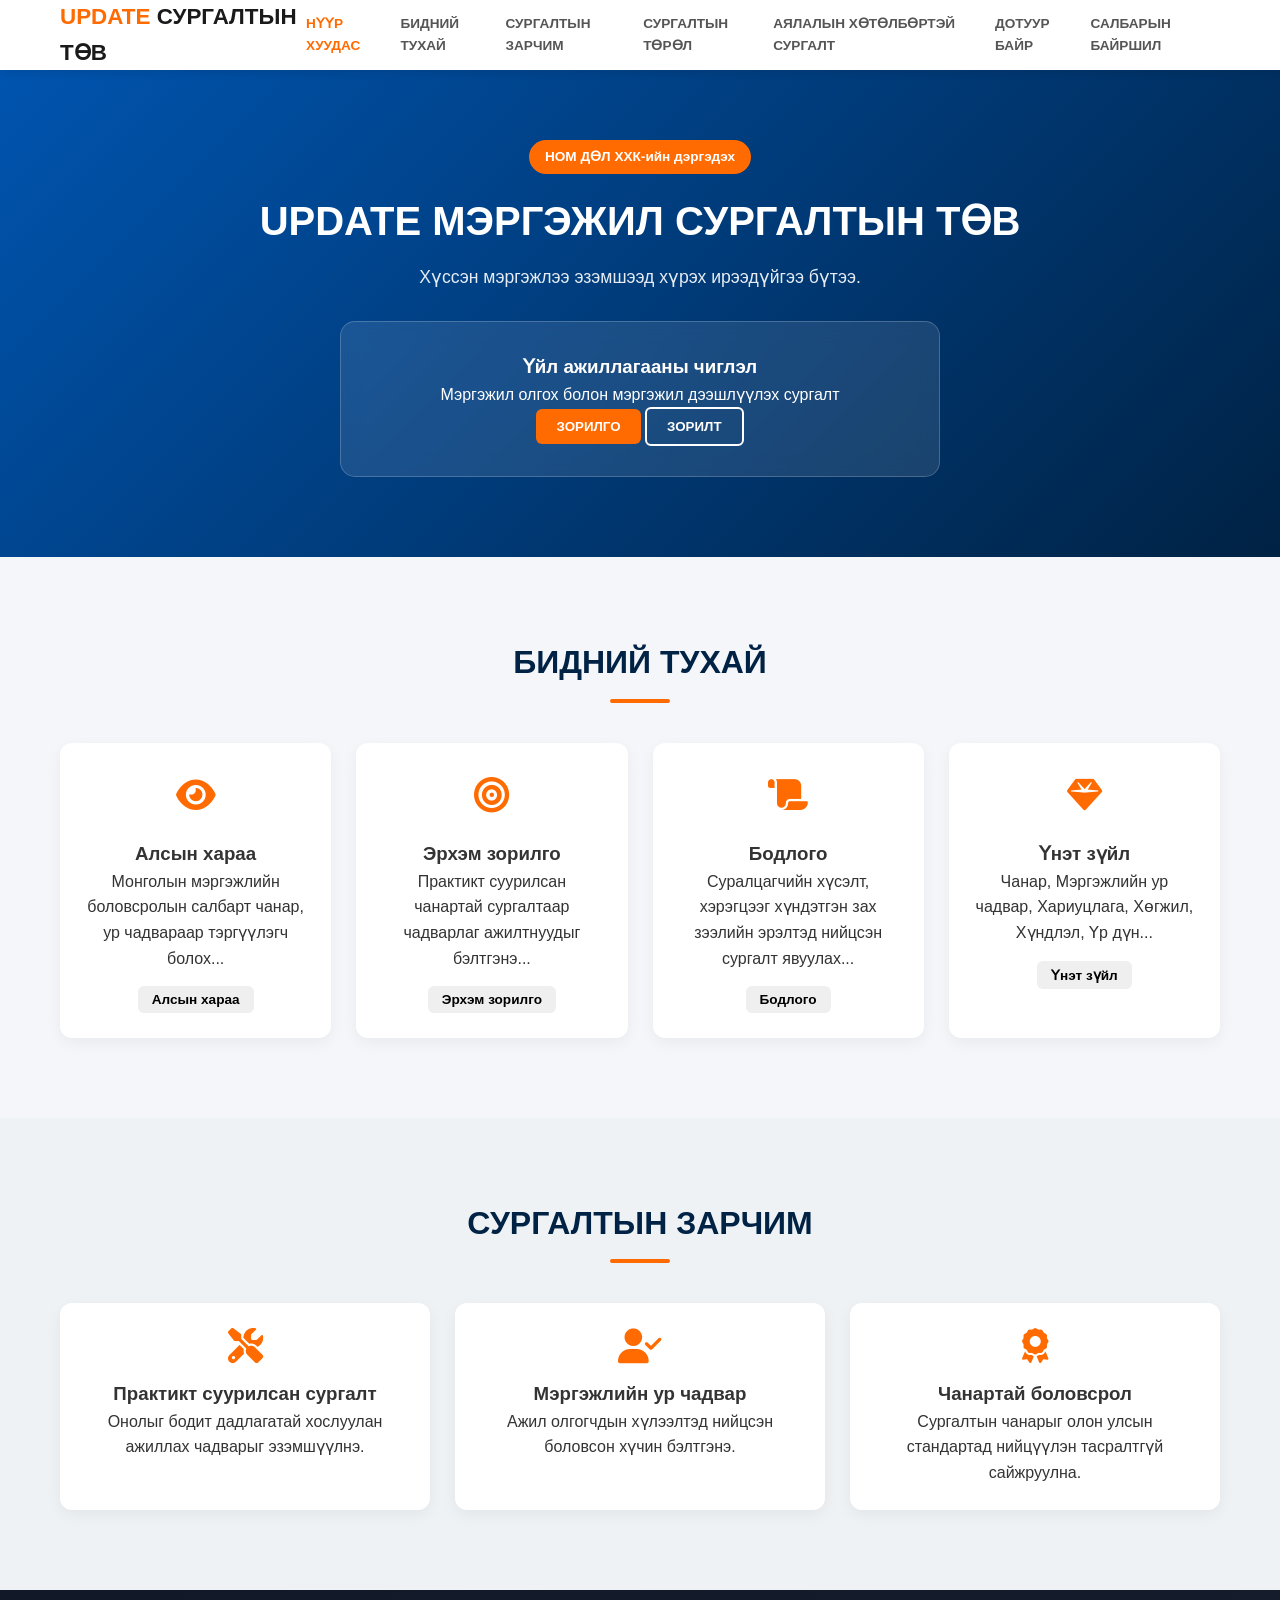
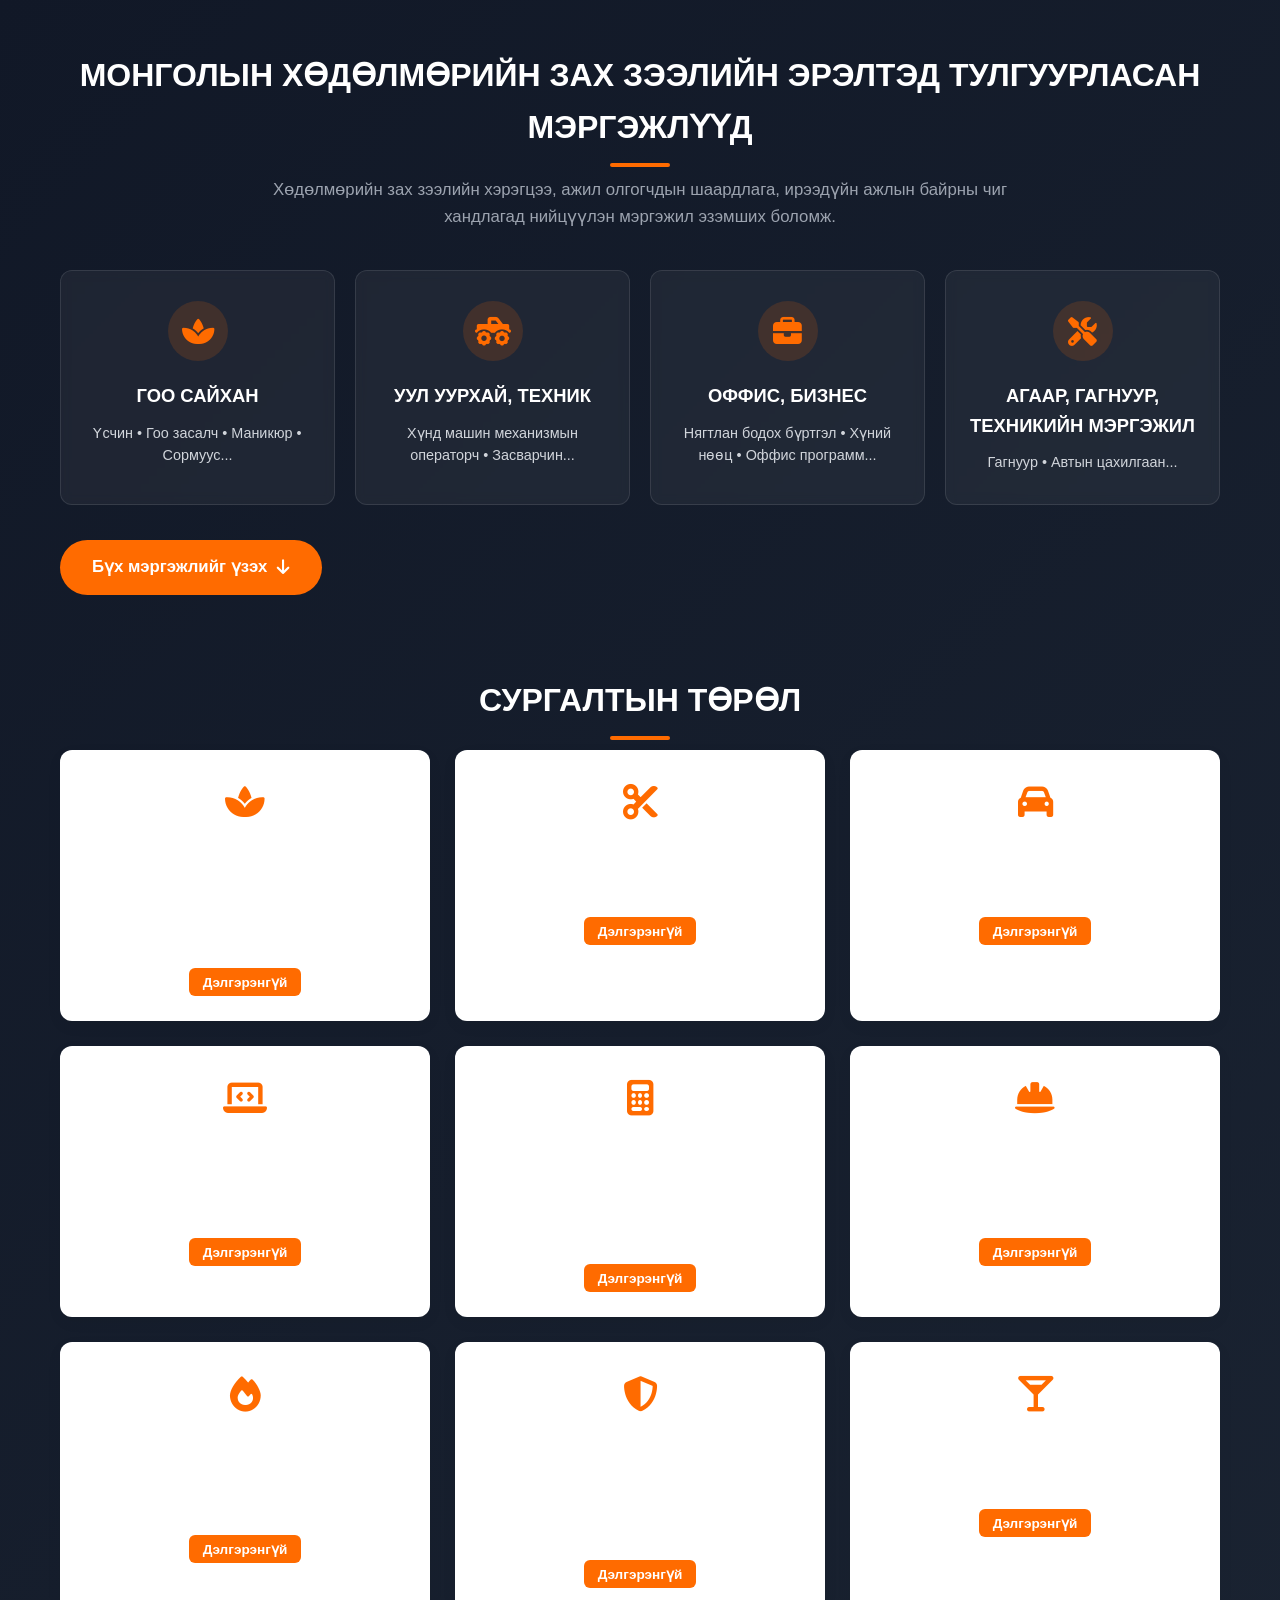
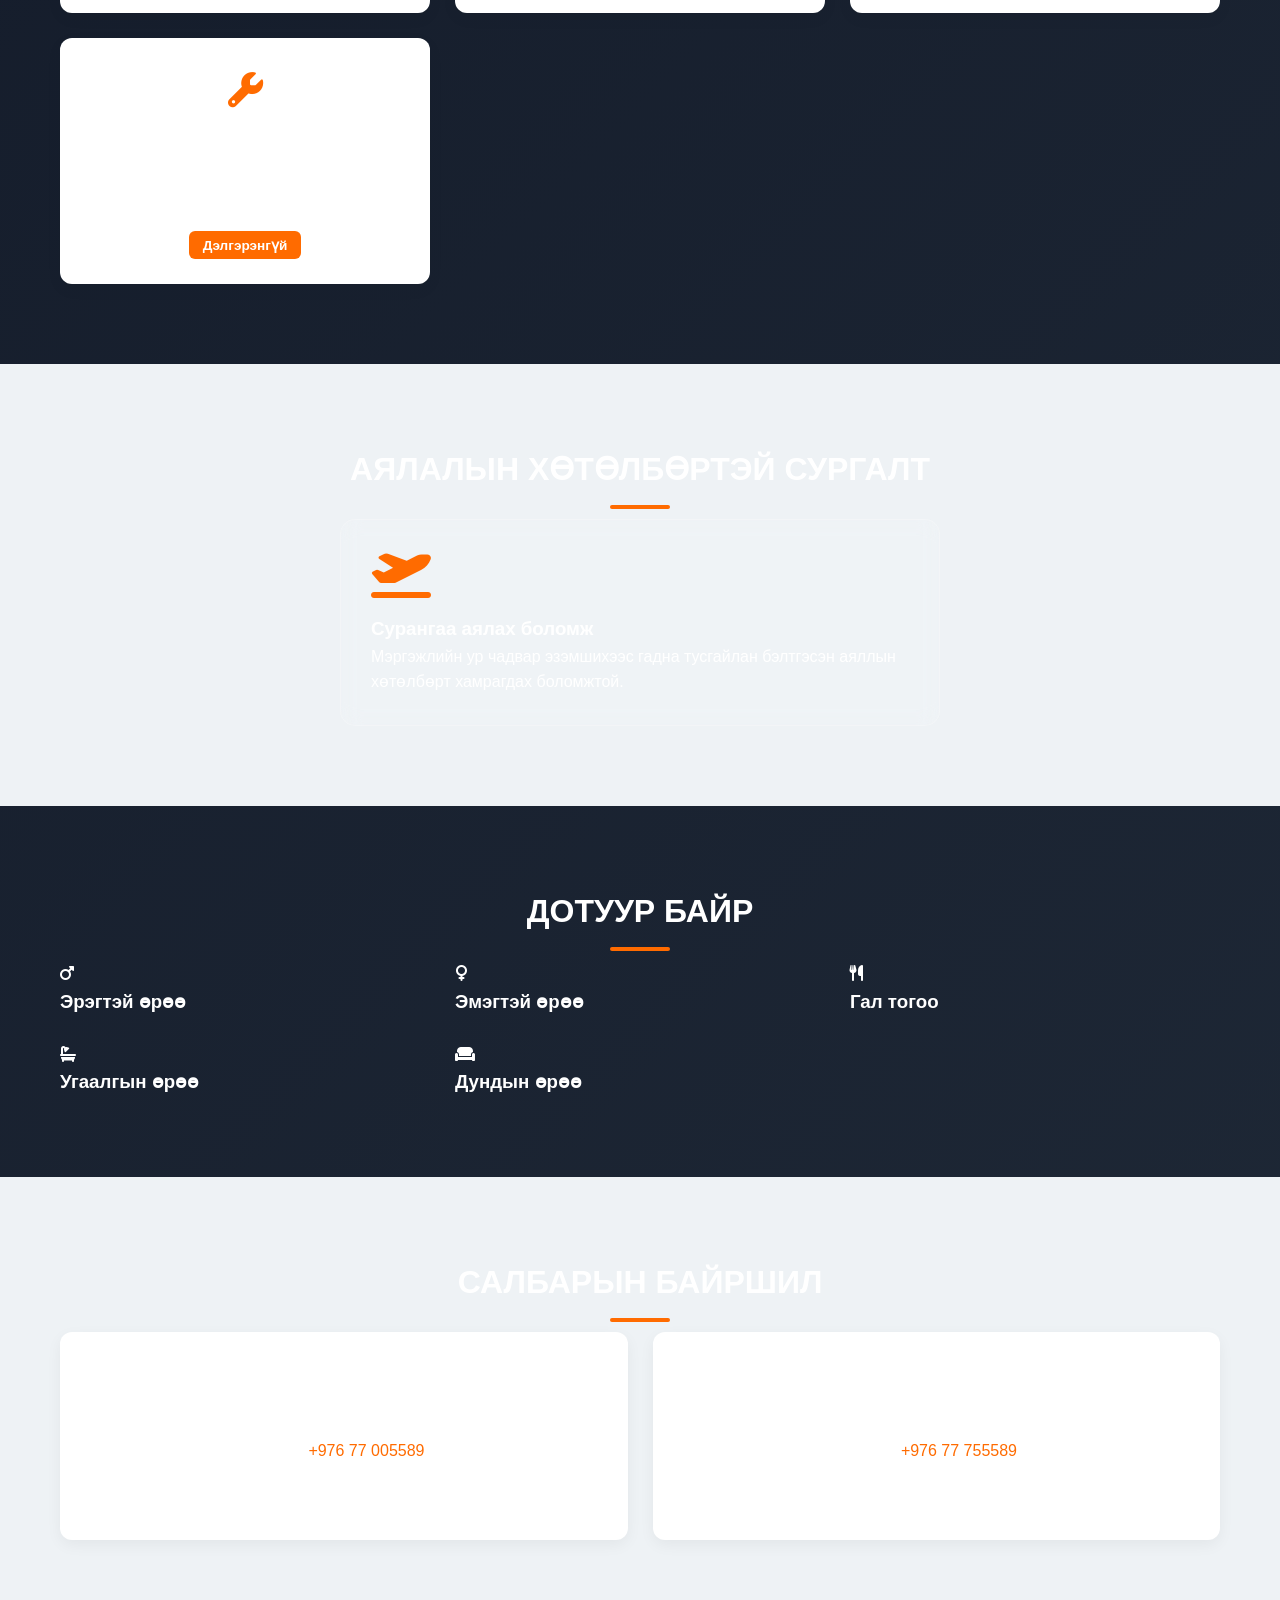
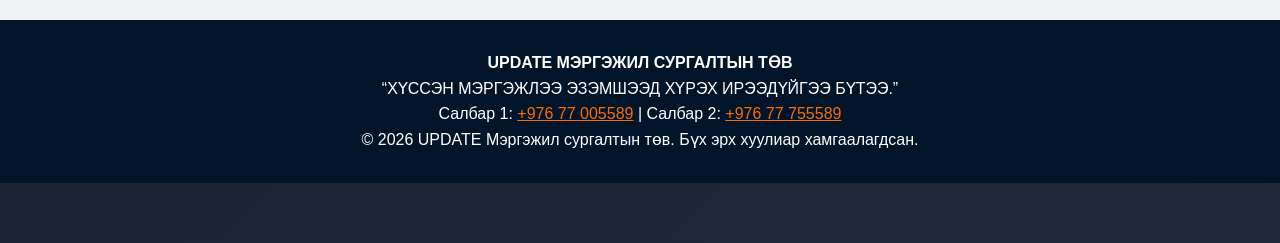
==== index.html @ 2d563879 "Add demand jobs section with navigation button" ====
<!DOCTYPE html>
<html lang="mn">
<head>
    <meta charset="UTF-8">
    <meta name="viewport" content="width=device-width, initial-scale=1.0">
    <title>UPDATE Мэргэжил сургалтын төв</title>
    <link rel="stylesheet" href="style.css">
    <link rel="stylesheet" href="https://cdnjs.cloudflare.com/ajax/libs/font-awesome/6.4.0/css/all.min.css">
</head>
<body>

    <header class="navbar">
        <div class="container nav-container">
            <a href="#" class="logo"><span class="logo-accent">UPDATE</span> СУРГАЛТЫН ТӨВ</a>
            <nav class="nav-menu">
                <a href="#home" class="nav-link active">НҮҮР ХУУДАС</a>
                <a href="#about" class="nav-link">БИДНИЙ ТУХАЙ</a>
                <a href="#principles" class="nav-link">СУРГАЛТЫН ЗАРЧИМ</a>
                <a href="#courses" class="nav-link">СУРГАЛТЫН ТӨРӨЛ</a>
                <a href="#travel" class="nav-link">АЯЛАЛЫН ХӨТӨЛБӨРТЭЙ СУРГАЛТ</a>
                <a href="#dormitory" class="nav-link">ДОТУУР БАЙР</a>
                <a href="#locations" class="nav-link">САЛБАРЫН БАЙРШИЛ</a>
            </nav>
        </div>
    </header>

    <section id="home" class="hero">
        <div class="container hero-content">
            <span class="badge">НОМ ДӨЛ ХХК-ийн дэргэдэх</span>
            <h1>UPDATE МЭРГЭЖИЛ СУРГАЛТЫН ТӨВ</h1>
            <p class="subtitle">Хүссэн мэргэжлээ эзэмшээд хүрэх ирээдүйгээ бүтээ.</p>
            <div class="glass-card">
                <h3>Үйл ажиллагааны чиглэл</h3>
                <p>Мэргэжил олгох болон мэргэжил дээшлүүлэх сургалт</p>
                <div class="hero-btns">
                    <button class="btn btn-primary" onclick="document.getElementById('modal-goal').showModal()">ЗОРИЛГО</button>
                    <button class="btn btn-outline" onclick="document.getElementById('modal-target').showModal()">ЗОРИЛТ</button>
                </div>
            </div>
        </div>
    </section>

    <section id="about" class="section">
        <div class="container">
            <h2 class="section-title">БИДНИЙ ТУХАЙ</h2>
            <div class="grid grid-4">
                <div class="card">
                    <div class="card-icon"><i class="fas fa-eye"></i></div>
                    <h3>Алсын хараа</h3>
                    <p>Монголын мэргэжлийн боловсролын салбарт чанар, ур чадвараар тэргүүлэгч болох...</p>
                    <button class="btn btn-sm" onclick="document.getElementById('modal-vision').showModal()">Алсын хараа</button>
                </div>
                <div class="card">
                    <div class="card-icon"><i class="fas fa-bullseye"></i></div>
                    <h3>Эрхэм зорилго</h3>
                    <p>Практикт суурилсан чанартай сургалтаар чадварлаг ажилтнуудыг бэлтгэнэ...</p>
                    <button class="btn btn-sm" onclick="document.getElementById('modal-mission').showModal()">Эрхэм зорилго</button>
                </div>
                <div class="card">
                    <div class="card-icon"><i class="fas fa-scroll"></i></div>
                    <h3>Бодлого</h3>
                    <p>Суралцагчийн хүсэлт, хэрэгцээг хүндэтгэн зах зээлийн эрэлтэд нийцсэн сургалт явуулах...</p>
                    <button class="btn btn-sm" onclick="document.getElementById('modal-policy').showModal()">Бодлого</button>
                </div>
                <div class="card">
                    <div class="card-icon"><i class="fas fa-gem"></i></div>
                    <h3>Үнэт зүйл</h3>
                    <p>Чанар, Мэргэжлийн ур чадвар, Хариуцлага, Хөгжил, Хүндлэл, Үр дүн...</p>
                    <button class="btn btn-sm" onclick="document.getElementById('modal-values').showModal()">Үнэт зүйл</button>
                </div>
            </div>
        </div>
    </section>

    <section id="principles" class="section bg-alt">
        <div class="container">
            <h2 class="section-title">СУРГАЛТЫН ЗАРЧИМ</h2>
            <div class="grid grid-3">
                <div class="feature-card"><i class="fas fa-tools feature-icon"></i><h3>Практикт суурилсан сургалт</h3><p>Онолыг бодит дадлагатай хослуулан ажиллах чадварыг эзэмшүүлнэ.</p></div>
                <div class="feature-card"><i class="fas fa-user-check feature-icon"></i><h3>Мэргэжлийн ур чадвар</h3><p>Ажил олгогчдын хүлээлтэд нийцсэн боловсон хүчин бэлтгэнэ.</p></div>
                <div class="feature-card"><i class="fas fa-award feature-icon"></i><h3>Чанартай боловсрол</h3><p>Сургалтын чанарыг олон улсын стандартад нийцүүлэн тасралтгүй сайжруулна.</p></div>
            </div>
        </div>
    </section>
<!-- ХӨДӨЛМӨРИЙН ЗАХ ЗЭЭЛИЙН ЭРЭЛТЭД ТУЛГУУРЛАСАН МЭРГЭЖЛҮҮД -->
    <section class="section demand-section">
        <div class="container">
            <h2 class="section-title">МОНГОЛЫН ХӨДӨЛМӨРИЙН ЗАХ ЗЭЭЛИЙН ЭРЭЛТЭД ТУЛГУУРЛАСАН МЭРГЭЖЛҮҮД</h2>
            <p class="section-subtitle">Хөдөлмөрийн зах зээлийн хэрэгцээ, ажил олгогчдын шаардлага, ирээдүйн ажлын байрны чиг хандлагад нийцүүлэн мэргэжил эзэмших боломж.</p>
            
            <div class="grid grid-4 demand-grid">
                <!-- Card 1 -->
                <div class="demand-card">
                    <div class="demand-icon"><i class="fas fa-spa"></i></div>
                    <h3>ГОО САЙХАН</h3>
                    <p>Үсчин • Гоо засалч • Маникюр • Сормуус...</p>
                </div>
                <!-- Card 2 -->
                <div class="demand-card">
                    <div class="demand-icon"><i class="fas fa-truck-monster"></i></div>
                    <h3>УУЛ УУРХАЙ, ТЕХНИК</h3>
                    <p>Хүнд машин механизмын операторч • Засварчин...</p>
                </div>
                <!-- Card 3 -->
                <div class="demand-card">
                    <div class="demand-icon"><i class="fas fa-briefcase"></i></div>
                    <h3>ОФФИС, БИЗНЕС</h3>
                    <p>Нягтлан бодох бүртгэл • Хүний нөөц • Оффис программ...</p>
                </div>
                <!-- Card 4 -->
                <div class="demand-card">
                    <div class="demand-icon"><i class="fas fa-tools"></i></div>
                    <h3>АГААР, ГАГНУУР, ТЕХНИКИЙН МЭРГЭЖИЛ</h3>
                    <p>Гагнуур • Автын цахилгаан...</p>
                </div>
            </div>

            <div class="text-center" style="margin-top: 35px;">
                <a href="#courses" class="btn btn-primary btn-large">Бүх мэргэжлийг үзэх <i class="fas fa-arrow-down"></i></a>
            </div>
        </div>
    <section id="courses" class="section">
        <div class="container">
            <h2 class="section-title">СУРГАЛТЫН ТӨРӨЛ</h2>
            <div class="grid grid-3">
                <div class="course-card">
                    <div class="card-icon"><i class="fas fa-spa"></i></div>
                    <h3>1. Гоо сайхан</h3>
                    <p>Үсчин, Гоо засалч, Бариа засалч, Шивээс, Вакс, Нүүр будалт, Маникюр, Педикюр, Гуаша, Сормуус.</p>
                    <button class="btn btn-sm btn-primary" onclick="document.getElementById('course-1').showModal()">Дэлгэрэнгүй</button>
                </div>
                <div class="course-card">
                    <div class="card-icon"><i class="fas fa-cut"></i></div>
                    <h3>2. Оёдол эсгүүр</h3>
                    <p>Монгол оёдол/эсгүүр, Европ оёдол/эсгүүр.</p>
                    <button class="btn btn-sm btn-primary" onclick="document.getElementById('course-2').showModal()">Дэлгэрэнгүй</button>
                </div>
                <div class="course-card">
                    <div class="card-icon"><i class="fas fa-car"></i></div>
                    <h3>3. Авто жолоо</h3>
                    <p>A ангилал, B ангилал, М ангилал.</p>
                    <button class="btn btn-sm btn-primary" onclick="document.getElementById('course-3').showModal()">Дэлгэрэнгүй</button>
                </div>
                <div class="course-card">
                    <div class="card-icon"><i class="fas fa-laptop-code"></i></div>
                    <h3>4. Компьютерийн сургалт</h3>
                    <p>Оффис хэрэглээ, Автокад, Фотошоп, Сошиал маркетинг сургалтууд.</p>
                    <button class="btn btn-sm btn-primary" onclick="document.getElementById('course-4').showModal()">Дэлгэрэнгүй</button>
                </div>
                <div class="course-card">
                    <div class="card-icon"><i class="fas fa-calculator"></i></div>
                    <h3>5. Нярав / НББ</h3>
                    <p>Хангамжийн нярав, Нягтлан бодох бүртгэл, Худалдагч касс, Хүний нөөц, Архив албан хэрэг хөтлөлт.</p>
                    <button class="btn btn-sm btn-primary" onclick="document.getElementById('course-5').showModal()">Дэлгэрэнгүй</button>
                </div>
                <div class="course-card">
                    <div class="card-icon"><i class="fas fa-hard-hat"></i></div>
                    <h3>6. Уул уурхайн эрчим хүч</h3>
                    <p>Хүнд машин механизмын операторч, засварчин, автын цахилгаан.</p>
                    <button class="btn btn-sm btn-primary" onclick="document.getElementById('course-6').showModal()">Дэлгэрэнгүй</button>
                </div>
                <div class="course-card">
                    <div class="card-icon"><i class="fas fa-fire"></i></div>
                    <h3>7. Гагнуурчин</h3>
                    <p>Цахилгаан гагнуур, Хийн гагнуур, Хагас автомат гагнуур, Аргон гагнуур.</p>
                    <button class="btn btn-sm btn-primary" onclick="document.getElementById('course-7').showModal()">Дэлгэрэнгүй</button>
                </div>
                <div class="course-card">
                    <div class="card-icon"><i class="fas fa-shield-alt"></i></div>
                    <h3>8. ХАБЭА</h3>
                    <p>Асуудал хариуцсан ажилтан, Нийт ажилчдын сургалт, Ажил олгогч эздийн сургалт.</p>
                    <button class="btn btn-sm btn-primary" onclick="document.getElementById('course-8').showModal()">Дэлгэрэнгүй</button>
                </div>
                <div class="course-card">
                    <div class="card-icon"><i class="fas fa-glass-martini-alt"></i></div>
                    <h3>9. Бармен</h3>
                    <p>Бартендер, Бариста сургалт.</p>
                    <button class="btn btn-sm btn-primary" onclick="document.getElementById('course-9').showModal()">Дэлгэрэнгүй</button>
                </div>
                <div class="course-card">
                    <div class="card-icon"><i class="fas fa-wrench"></i></div>
                    <h3>10. Засвар үйлчилгээ</h3>
                    <p>Компьютер засвар, Гар утас засвар, Авто засвар.</p>
                    <button class="btn btn-sm btn-primary" onclick="document.getElementById('course-10').showModal()">Дэлгэрэнгүй</button>
                </div>
            </div>
        </div>
    </section>

    <section id="travel" class="section bg-alt">
        <div class="container text-center">
            <h2 class="section-title">АЯЛАЛЫН ХӨТӨЛБӨРТЭЙ СУРГАЛТ</h2>
            <div class="glass-card">
                <i class="fas fa-plane-departure" style="font-size: 3rem; color: #ff6b00; margin-bottom: 1rem;"></i>
                <h3>Сурангаа аялах боломж</h3>
                <p>Мэргэжлийн ур чадвар эзэмшихээс гадна тусгайлан бэлтгэсэн аяллын хөтөлбөрт хамрагдах боломжтой.</p>
            </div>
        </div>
    </section>

    <section id="dormitory" class="section">
        <div class="container">
            <h2 class="section-title">ДОТУУР БАЙР</h2>
            <div class="grid grid-3">
                <div class="dorm-card"><div class="dorm-img-placeholder"><i class="fas fa-mars"></i></div><h3>Эрэгтэй өрөө</h3></div>
                <div class="dorm-card"><div class="dorm-img-placeholder"><i class="fas fa-venus"></i></div><h3>Эмэгтэй өрөө</h3></div>
                <div class="dorm-card"><div class="dorm-img-placeholder"><i class="fas fa-utensils"></i></div><h3>Гал тогоо</h3></div>
                <div class="dorm-card"><div class="dorm-img-placeholder"><i class="fas fa-bath"></i></div><h3>Угаалгын өрөө</h3></div>
                <div class="dorm-card"><div class="dorm-img-placeholder"><i class="fas fa-couch"></i></div><h3>Дундын өрөө</h3></div>
            </div>
        </div>
    </section>

    <section id="locations" class="section bg-alt">
        <div class="container">
            <h2 class="section-title">САЛБАРЫН БАЙРШИЛ</h2>
            <div class="grid grid-2">
                <div class="card">
                    <h3>САЛБАР 1</h3>
                    <p><strong>Байршил:</strong> Баянгол дүүрэг, 18 хороо, 3, 4-р хороолол, Элбэг их дэлгүүрийн зүүн талд, Хаан банкны байрны 4–6 давхар.</p>
                    <p><strong>Утас:</strong> <a href="tel:+97677005589" class="phone-link">+976 77 005589</a></p>
                    <p><strong>Ажлын цаг:</strong> Даваа – Баасан: 09:00 – 18:00 | Бямба: 10:00 – 16:00 | Ням: Амарна.</p>
                </div>
                <div class="card">
                    <h3>САЛБАР 2</h3>
                    <p><strong>Байршил:</strong> Сүхбаатар дүүрэг, 8 хороо, Сонор плаза оффис үйлчилгээний төв, 5 давхар, 503 тоот.</p>
                    <p><strong>Утас:</strong> <a href="tel:+97677755589" class="phone-link">+976 77 755589</a></p>
                    <p><strong>Ажлын цаг:</strong> Даваа – Баасан: 09:00 – 18:00 | Бямба: 10:00 – 16:00 | Ням: Амарна.</p>
                </div>
            </div>
        </div>
    </section>

    <footer>
        <div class="container" style="text-align: center;">
            <p><strong>UPDATE МЭРГЭЖИЛ СУРГАЛТЫН ТӨВ</strong></p>
            <p>“ХҮССЭН МЭРГЭЖЛЭЭ ЭЗЭМШЭЭД ХҮРЭХ ИРЭЭДҮЙГЭЭ БҮТЭЭ.”</p>
            <p>Салбар 1: <a href="tel:+97677005589" style="color:#ff6b00;">+976 77 005589</a> | Салбар 2: <a href="tel:+97677755589" style="color:#ff6b00;">+976 77 755589</a></p>
            <p>&copy; 2026 UPDATE Мэргэжил сургалтын төв. Бүх эрх хуулиар хамгаалагдсан.</p>
        </div>
    </footer>

    <!-- POPUP MODALS FOR GENERAL INFO -->
    <dialog id="modal-goal" class="custom-dialog">
        <h2>ЗОРИЛГО</h2>
        <p>Мэргэжил эзэмшихийг хүсэгч хэн бүхэнд практикт суурилсан чанартай сургалтаар чадамж эзэмшүүлж, ажил олгогчдын хүлээлтэд нийцсэн чадварлаг ажилтныг бэлтгэн гаргах.</p>
        <button class="btn btn-primary" onclick="this.closest('dialog').close()">Хаах</button>
    </dialog>

    <dialog id="modal-target" class="custom-dialog">
        <h2>ЗОРИЛТ</h2>
        <ul class="modal-list">
            <li>Сургалтын чанарыг тасралтгүй сайжруулах</li>
            <li>Онол, практикийг хослуулсан сургалтыг хөгжүүлэх</li>
            <li>Цаг үе, өөрчлөлтийг мэдэрч онол, практикийн шинэчлэлийг сургалтын агуулгад нэвтрүүлэх</li>
            <li>Мэргэжлийн ур чадвартай багш, хамт олныг бий болгох, тогтвортой ажиллуулах</li>
            <li>Байгууллагаараа хамтдаа хөгжих, багаар ажиллах, бүтээмжээ нэмэгдүүлэх</li>
            <li>Сургах арга зүйг сайжруулах, суралцагч бүрийн онцлогийг мэдэрч ажиллах</li>
            <li>Хөдөлмөрийн зах зээлийн эрэлтэд нийцсэн мэргэжлээр чадварлаг ажилтан бэлтгэх</li>
            <li>Төгсөгчдийг хувиараа хөдөлмөр эрхлэх, ажил олоход нь зөвлөгөө, чиглүүлэг өгөх</li>
            <li>Олон улсын стандарт, шаардлагад нийцсэн онол, ур чадварыг сургалтын хөтөлбөрт нэвтрүүлэх</li>
        </ul>
        <button class="btn btn-primary" onclick="this.closest('dialog').close()">Хаах</button>
    </dialog>

    <dialog id="modal-vision" class="custom-dialog">
        <h2>Алсын хараа</h2>
        <p>Монголын мэргэжлийн боловсролын салбарт чанар, ур чадвар, шинэчлэлээр тэргүүлж, олон улсад хүлээн зөвшөөрөгдөх сургалтын орчныг бүрдүүлэгч жишиг төв болох.</p>
        <button class="btn btn-primary" onclick="this.closest('dialog').close()">Хаах</button>
    </dialog>

    <dialog id="modal-mission" class="custom-dialog">
        <h2>Эрхэм зорилго</h2>
        <p>Практикт суурилсан чанартай сургалтаар мэргэжлийн өндөр ур чадварыг эзэмшүүлж, өрсөлдөх чадамжтай чадварлаг ажилтныг бэлтгэнэ.</p>
        <button class="btn btn-primary" onclick="this.closest('dialog').close()">Хаах</button>
    </dialog>

    <dialog id="modal-policy" class="custom-dialog">
        <h2>Бодлого</h2>
        <p>Суралцагчийн хүсэлт, хэрэгцээг хүндэтгэн үзэж, чанартай сургалтыг мэргэжлийн түвшинд явуулж, төгсөгчдийг ажиллах, бизнес эрхлэх бодит чадвартай болгох.</p>
        <button class="btn btn-primary" onclick="this.closest('dialog').close()">Хаах</button>
    </dialog>

    <dialog id="modal-values" class="custom-dialog">
        <h2>Үнэт зүйл</h2>
        <p>Чанар, Мэргэжлийн ур чадвар, Хариуцлага, Хөгжил, Хүндлэл, Үр дүн.</p>
        <button class="btn btn-primary" onclick="this.closest('dialog').close()">Хаах</button>
    </dialog>

    <!--  ГОО САЙХАН -->
    <dialog id="course-1" class="custom-dialog sub-dialog">
        <h2> Гоо сайхны цогц сургалт</h2>
        <div class="sub-course-grid">
            <div class="sub-card">
                <h3>Үсчин</h3>
                <details class="duration-dropdown">
                    <summary class="btn-time">Хугацаа</summary>
                    <div class="duration-badges">
                        <span class="duration-box">14 хоног</span>
                        <span class="duration-box">1 сар</span>
                        <span class="duration-box">3 сар</span>
                    </div>
                </details>
            </div>
            <div class="sub-card">
                <h3>Гоо засалч</h3>
                <details class="duration-dropdown">
                    <summary class="btn-time">Хугацаа</summary>
                    <div class="duration-badges">
                        <span class="duration-box">14 хоног</span>
                        <span class="duration-box">1 сар</span>
                        <span class="duration-box">3 сар</span>
                    </div>
                </details>
            </div>
            <div class="sub-card">
                <h3>Бариа засалч</h3>
                <details class="duration-dropdown">
                    <summary class="btn-time">Хугацаа</summary>
                    <div class="duration-badges">
                        <span class="duration-box">14 хоног</span>
                        <span class="duration-box">1 сар</span>
                        <span class="duration-box">3 сар</span>
                    </div>
                </details>
            </div>
            <div class="sub-card">
                <h3>Шивээс</h3>
                <details class="duration-dropdown">
                    <summary class="btn-time">Хугацаа</summary>
                    <div class="duration-badges">
                        <span class="duration-box">7 хоног</span>
                        <span class="duration-box">14 хоног</span>
                    </div>
                </details>
            </div>
            <div class="sub-card">
                <h3>Вакс</h3>
                <details class="duration-dropdown">
                    <summary class="btn-time">Хугацаа</summary>
                    <div class="duration-badges">
                        <span class="duration-box">7 хоног</span>
                        <span class="duration-box">14 хоног</span>
                    </div>
                </details>
            </div>
            <div class="sub-card">
                <h3>Нүүр будалт</h3>
                <details class="duration-dropdown">
                    <summary class="btn-time">Хугацаа</summary>
                    <div class="duration-badges">
                        <span class="duration-box">7 хоног</span>
                        <span class="duration-box">14 хоног</span>
                        <span class="duration-box">1 сар</span>
                    </div>
                </details>
            </div>
            <div class="sub-card">
                <h3>Маникюр</h3>
                <details class="duration-dropdown">
                    <summary class="btn-time">Хугацаа</summary>
                    <div class="duration-badges">
                        <span class="duration-box">7 хоног</span>
                        <span class="duration-box">14 хоног</span>
                        <span class="duration-box">1 сар</span>
                        <span class="duration-box">3 сар</span>
                    </div>
                </details>
            </div>
            <div class="sub-card">
                <h3>Педикюр</h3>
                <details class="duration-dropdown">
                    <summary class="btn-time">Хугацаа</summary>
                    <div class="duration-badges">
                        <span class="duration-box">7 хоног</span>
                        <span class="duration-box">14 хоног</span>
                        <span class="duration-box">1 сар</span>
                    </div>
                </details>
            </div>
            <div class="sub-card">
                <h3>Гуаша</h3>
                <details class="duration-dropdown">
                    <summary class="btn-time">Хугацаа</summary>
                    <div class="duration-badges">
                        <span class="duration-box">7 хоног</span>
                        <span class="duration-box">14 хоног</span>
                    </div>
                </details>
            </div>
            <div class="sub-card">
                <h3>Сормуус</h3>
                <details class="duration-dropdown">
                    <summary class="btn-time">Хугацаа</summary>
                    <div class="duration-badges">
                        <span class="duration-box">7 хоног</span>
                        <span class="duration-box">14 хоног</span>
                        <span class="duration-box">1 сар</span>
                        <span class="duration-box">3 сар</span>
                    </div>
                </details>
            </div>
        </div>
        <button class="btn btn-primary" style="margin-top: 15px;" onclick="this.closest('dialog').close()">Хаах</button>
    </dialog>

    <!--  ОЁДОЛ ЭСГҮҮР -->
    <dialog id="course-2" class="custom-dialog sub-dialog">
        <h2> Оёдол эсгүүрийн сургалт</h2>
        <div class="sub-course-grid">
            <div class="sub-card">
                <h3>Монгол оёдол/эсгүүр</h3>
                <details class="duration-dropdown">
                    <summary class="btn-time">Хугацаа</summary>
                    <div class="duration-badges">
                        <span class="duration-box">14 хоног</span>
                        <span class="duration-box">1 сар</span>
                        <span class="duration-box">3 сар</span>
                    </div>
                </details>
            </div>
            <div class="sub-card">
                <h3>Европ оёдол/эсгүүр</h3>
                <details class="duration-dropdown">
                    <summary class="btn-time">Хугацаа</summary>
                    <div class="duration-badges">
                        <span class="duration-box">14 хоног</span>
                        <span class="duration-box">1 сар</span>
                        <span class="duration-box">3 сар</span>
                    </div>
                </details>
            </div>
        </div>
        <button class="btn btn-primary" style="margin-top: 15px;" onclick="this.closest('dialog').close()">Хаах</button>
    </dialog>

    <!--  АВТО ЖОЛОО -->
    <dialog id="course-3" class="custom-dialog sub-dialog">
        <h2> Авто жолооны сургалт</h2>
        <div class="sub-course-grid">
            <div class="sub-card">
                <h3>A ангилал</h3>
                <details class="duration-dropdown">
                    <summary class="btn-time">Хугацаа</summary>
                    <div class="duration-badges">
                        <span class="duration-box">14 хоног</span>
                        <span class="duration-box">21 хоног</span>
                        <span class="duration-box">45 хоног</span>
                    </div>
                </details>
            </div>
            <div class="sub-card">
                <h3>B ангилал</h3>
                <details class="duration-dropdown">
                    <summary class="btn-time">Хугацаа</summary>
                    <div class="duration-badges">
                        <span class="duration-box">14 хоног</span>
                        <span class="duration-box">21 хоног</span>
                        <span class="duration-box">45 хоног</span>
                    </div>
                </details>
            </div>
            <div class="sub-card">
                <h3>М ангилал</h3>
                <p style="font-size: 0.85rem; color: #666; margin-top: 10px;">Стандарт хөтөлбөрөөр хичээллэнэ</p>
            </div>
        </div>
        <button class="btn btn-primary" style="margin-top: 15px;" onclick="this.closest('dialog').close()">Хаах</button>
    </dialog>

    <!--  КОМПЬЮТЕР -->
    <dialog id="course-4" class="custom-dialog sub-dialog">
        <h2> Компьютерийн сургалт</h2>
        <div class="sub-course-grid">
            <div class="sub-card">
                <h3>Оффис хэрэглээний программ</h3>
                <details class="duration-dropdown">
                    <summary class="btn-time">Хугацаа</summary>
                    <div class="duration-badges">
                        <span class="duration-box">7 хоног</span>
                        <span class="duration-box">14 хоног</span>
                        <span class="duration-box">21 хоног</span>
                    </div>
                </details>
            </div>
            <div class="sub-card">
                <h3>Автокад</h3>
                <details class="duration-dropdown">
                    <summary class="btn-time">Хугацаа</summary>
                    <div class="duration-badges">
                        <span class="duration-box">7 хоног</span>
                    </div>
                </details>
            </div>
            <div class="sub-card">
                <h3>Фотошоп</h3>
                <details class="duration-dropdown">
                    <summary class="btn-time">Хугацаа</summary>
                    <div class="duration-badges">
                        <span class="duration-box">7 хоног</span>
                        <span class="duration-box">14 хоног</span>
                    </div>
                </details>
            </div>
            <div class="sub-card">
                <h3>Сошиал маркетинг</h3>
                <details class="duration-dropdown">
                    <summary class="btn-time">Хугацаа</summary>
                    <div class="duration-badges">
                        <span class="duration-box">7 хоног</span>
                    </div>
                </details>
            </div>
        </div>
        <button class="btn btn-primary" style="margin-top: 15px;" onclick="this.closest('dialog').close()">Хаах</button>
    </dialog>

    <!--  НЯРАВ / НББ -->
    <dialog id="course-5" class="custom-dialog sub-dialog">
        <h2> Нярав/НББ сургалт</h2>
        <div class="sub-course-grid">
            <div class="sub-card">
                <h3>Хангамжийн нярав</h3>
                <details class="duration-dropdown">
                    <summary class="btn-time">Хугацаа</summary>
                    <div class="duration-badges">
                        <span class="duration-box">14 хоног</span>
                        <span class="duration-box">1 сар</span>
                        <span class="duration-box">3 сар</span>
                    </div>
                </details>
            </div>
            <div class="sub-card">
                <h3>Нягтлан бодох бүртгэл</h3>
                <details class="duration-dropdown">
                    <summary class="btn-time">Хугацаа</summary>
                    <div class="duration-badges">
                        <span class="duration-box">14 хоног</span>
                        <span class="duration-box">1 сар</span>
                        <span class="duration-box">3 сар</span>
                    </div>
                </details>
            </div>
            <div class="sub-card">
                <h3>Худалдагч касс</h3>
                <p style="font-size: 0.85rem; color: #666; margin-top: 10px;">Стандарт хөтөлбөрөөр хичээллэнэ</p>
            </div>
            <div class="sub-card">
                <h3>Хүний нөөц</h3>
                <details class="duration-dropdown">
                    <summary class="btn-time">Хугацаа</summary>
                    <div class="duration-badges">
                        <span class="duration-box">14 хоног</span>
                        <span class="duration-box">1 сар</span>
                        <span class="duration-box">3 сар</span>
                    </div>
                </details>
            </div>
            <div class="sub-card">
                <h3>Архив албан хэрэг хөтлөлт</h3>
                <details class="duration-dropdown">
                    <summary class="btn-time">Хугацаа</summary>
                    <div class="duration-badges">
                        <span class="duration-box">14 хоног</span>
                        <span class="duration-box">1 сар</span>
                        <span class="duration-box">3 сар</span>
                    </div>
                </details>
            </div>
        </div>
        <button class="btn btn-primary" style="margin-top: 15px;" onclick="this.closest('dialog').close()">Хаах</button>
    </dialog>

    <!--  УУЛ УУРХАЙ & ЭРЧИМ ХҮЧ -->
    <dialog id="course-6" class="custom-dialog sub-dialog">
        <h2> Уул уурхайн эрчим хүч</h2>
        <div class="sub-course-grid">
            <div class="sub-card">
                <h3>Хүнд машин механизмын операторч</h3>
                <details class="duration-dropdown">
                    <summary class="btn-time">Хугацаа</summary>
                    <div class="duration-badges">
                        <span class="duration-box">7 хоног</span>
                        <span class="duration-box">14 хоног</span>
                        <span class="duration-box">1 сар</span>
                        <span class="duration-box">3 сар</span>
                    </div>
                </details>
            </div>
            <div class="sub-card">
                <h3>Хүнд машин механизмын засварчин</h3>
                <details class="duration-dropdown">
                    <summary class="btn-time">Хугацаа</summary>
                    <div class="duration-badges">
                        <span class="duration-box">7 хоног</span>
                        <span class="duration-box">14 хоног</span>
                        <span class="duration-box">1 сар</span>
                        <span class="duration-box">3 сар</span>
                    </div>
                </details>
            </div>
            <div class="sub-card">
                <h3>Автын цахилгаан</h3>
                <details class="duration-dropdown">
                    <summary class="btn-time">Хугацаа</summary>
                    <div class="duration-badges">
                        <span class="duration-box">7 хоног</span>
                        <span class="duration-box">14 хоног</span>
                        <span class="duration-box">1 сар</span>
                        <span class="duration-box">3 сар</span>
                    </div>
                </details>
            </div>
        </div>
        <button class="btn btn-primary" style="margin-top: 15px;" onclick="this.closest('dialog').close()">Хаах</button>
    </dialog>

    <!--  ГАГНУУРЧИН -->
    <dialog id="course-7" class="custom-dialog sub-dialog">
        <h2> Гагнуурчин</h2>
        <div class="sub-course-grid">
            <div class="sub-card">
                <h3>Цахилгаан гагнуур</h3>
                <details class="duration-dropdown">
                    <summary class="btn-time">Хугацаа</summary>
                    <div class="duration-badges">
                        <span class="duration-box">7 хоног</span>
                        <span class="duration-box">14 хоног</span>
                        <span class="duration-box">1 сар</span>
                        <span class="duration-box">3 сар</span>
                    </div>
                </details>
            </div>
            <div class="sub-card">
                <h3>Хийн гагнуур</h3>
                <details class="duration-dropdown">
                    <summary class="btn-time">Хугацаа</summary>
                    <div class="duration-badges">
                        <span class="duration-box">7 хоног</span>
                        <span class="duration-box">14 хоног</span>
                        <span class="duration-box">1 сар</span>
                        <span class="duration-box">3 сар</span>
                    </div>
                </details>
            </div>
            <div class="sub-card">
                <h3>Хагас автомат гагнуур</h3>
                <details class="duration-dropdown">
                    <summary class="btn-time">Хугацаа</summary>
                    <div class="duration-badges">
                        <span class="duration-box">7 хоног</span>
                        <span class="duration-box">14 хоног</span>
                        <span class="duration-box">1 сар</span>
                        <span class="duration-box">3 сар</span>
                    </div>
                </details>
            </div>
            <div class="sub-card">
                <h3>Аргон гагнуур</h3>
                <details class="duration-dropdown">
                    <summary class="btn-time">Хугацаа</summary>
                    <div class="duration-badges">
                        <span class="duration-box">7 хоног</span>
                        <span class="duration-box">14 хоног</span>
                        <span class="duration-box">1 сар</span>
                        <span class="duration-box">3 сар</span>
                    </div>
                </details>
            </div>
        </div>
        <button class="btn btn-primary" style="margin-top: 15px;" onclick="this.closest('dialog').close()">Хаах</button>
    </dialog>

    <!--  ХАБЭА -->
    <dialog id="course-8" class="custom-dialog sub-dialog">
        <h2> ХАБЭА</h2>
        <div class="sub-course-grid">
            <div class="sub-card">
                <h3>Асуудал хариуцсан ажилтан</h3>
                <details class="duration-dropdown">
                    <summary class="btn-time">Хугацаа</summary>
                    <div class="duration-badges">
                        <span class="duration-box">14 хоног</span>
                        <span class="duration-box">1 сар</span>
                        <span class="duration-box">3 сар</span>
                    </div>
                </details>
            </div>
            <div class="sub-card">
                <h3>Нийт ажилчдын сургалт</h3>
                <p style="font-size: 0.85rem; color: #666; margin-top: 10px;">Захиалгат болон стандарт хөтөлбөр</p>
            </div>
            <div class="sub-card">
                <h3>Ажил олгогч эздийн сургалт</h3>
                <p style="font-size: 0.85rem; color: #666; margin-top: 10px;">Захиалгат болон стандарт хөтөлбөр</p>
            </div>
        </div>
        <button class="btn btn-primary" style="margin-top: 15px;" onclick="this.closest('dialog').close()">Хаах</button>
    </dialog>

    <!-- БАРМЕН -->
    <dialog id="course-9" class="custom-dialog sub-dialog">
        <h2> Бармен</h2>
        <div class="sub-course-grid">
            <div class="sub-card">
                <h3>Бартендер</h3>
                <details class="duration-dropdown">
                    <summary class="btn-time">Хугацаа</summary>
                    <div class="duration-badges">
                        <span class="duration-box">7 хоног</span>
                        <span class="duration-box">14 хоног</span>
                    </div>
                </details>
            </div>
            <div class="sub-card">
                <h3>Бариста</h3>
                <details class="duration-dropdown">
                    <summary class="btn-time">Хугацаа</summary>
                    <div class="duration-badges">
                        <span class="duration-box">7 хоног</span>
                        <span class="duration-box">14 хоног</span>
                    </div>
                </details>
            </div>
        </div>
        <button class="btn btn-primary" style="margin-top: 15px;" onclick="this.closest('dialog').close()">Хаах</button>
    </dialog>

    <!--  ЗАСВАР ҮЙЛЧИЛГЭЭ -->
    <dialog id="course-10" class="custom-dialog sub-dialog">
        <h2> Засвар үйлчилгээ</h2>
        <div class="sub-course-grid">
            <div class="sub-card">
                <h3>Компьютер засвар</h3>
                <details class="duration-dropdown">
                    <summary class="btn-time">Хугацаа</summary>
                    <div class="duration-badges">
                        <span class="duration-box">7 хоног</span>
                        <span class="duration-box">14 хоног</span>
                        <span class="duration-box">1 сар</span>
                        <span class="duration-box">3 сар</span>
                    </div>
                </details>
            </div>
            <div class="sub-card">
                <h3>Гар утас засвар</h3>
                <details class="duration-dropdown">
                    <summary class="btn-time">Хугацаа</summary>
                    <div class="duration-badges">
                        <span class="duration-box">7 хоног</span>
                        <span class="duration-box">14 хоног</span>
                        <span class="duration-box">1 сар</span>
                        <span class="duration-box">3 сар</span>
                    </div>
                </details>
            </div>
            <div class="sub-card">
                <h3>Авто засвар</h3>
                <details class="duration-dropdown">
                    <summary class="btn-time">Хугацаа</summary>
                    <div class="duration-badges">
                        <span class="duration-box">7 хоног</span>
                        <span class="duration-box">14 хоног</span>
                        <span class="duration-box">1 сар</span>
                        <span class="duration-box">3 сар</span>
                    </div>
                </details>
            </div>
        </div>
        <button class="btn btn-primary" style="margin-top: 15px;" onclick="this.closest('dialog').close()">Хаах</button>
    </dialog>

</body>
</html>
---- style.css ----
* {
    margin: 0;
    padding: 0;
    box-sizing: border-box;
    font-family: 'Segoe UI', Tahoma, Geneva, Verdana, sans-serif;
}

body {
    background-color: #f4f6f9;
    color: #333;
    line-height: 1.6;
}

.container {
    max-width: 1200px;
    margin: 0 auto;
    padding: 0 20px;
}

/* NAVBAR */
.navbar {
    background-color: #ffffff;
    box-shadow: 0 2px 10px rgba(0, 0, 0, 0.1);
    position: fixed;
    top: 0;
    left: 0;
    width: 100%;
    z-index: 1000;
}

.nav-container {
    display: flex;
    justify-content: space-between;
    align-items: center;
    height: 70px;
}

.logo {
    font-size: 1.4rem;
    font-weight: bold;
    color: #1a1a1a;
    text-decoration: none;
}

.logo-accent {
    color: #ff6b00;
}

.nav-menu {
    display: flex;
    gap: 15px;
}

.nav-link {
    text-decoration: none;
    color: #555;
    font-size: 0.85rem;
    font-weight: 600;
    transition: color 0.3s;
}

.nav-link:hover, .nav-link.active {
    color: #ff6b00;
}

/* HERO SECTION */
.hero {
    padding: 140px 0 80px;
    background: linear-gradient(135deg, #0056b3 0%, #002244 100%);
    color: #ffffff;
    text-align: center;
}

.badge {
    background-color: #ff6b00;
    padding: 6px 16px;
    border-radius: 20px;
    font-size: 0.85rem;
    font-weight: bold;
    display: inline-block;
    margin-bottom: 15px;
}

.hero h1 {
    font-size: 2.5rem;
    margin-bottom: 10px;
}

.subtitle {
    font-size: 1.1rem;
    opacity: 0.9;
    margin-bottom: 30px;
}

.glass-card {
    background: rgba(255, 255, 255, 0.1);
    backdrop-filter: blur(10px);
    border: 1px solid rgba(255, 255, 255, 0.2);
    padding: 30px;
    border-radius: 15px;
    max-width: 600px;
    margin: 0 auto;
}

/* SECTIONS & GRID */
.section {
    padding: 80px 0;
}

.bg-alt {
    background-color: #eef2f5;
}

.section-title {
    text-align: center;
    font-size: 2rem;
    margin-bottom: 40px;
    color: #002244;
    position: relative;
}

.section-title::after {
    content: '';
    display: block;
    width: 60px;
    height: 4px;
    background-color: #ff6b00;
    margin: 10px auto 0;
    border-radius: 2px;
}

.grid {
    display: grid;
    gap: 25px;
}

.grid-2 { grid-template-columns: repeat(auto-fit, minmax(300px, 1fr)); }
.grid-3 { grid-template-columns: repeat(auto-fit, minmax(280px, 1fr)); }
.grid-4 { grid-template-columns: repeat(auto-fit, minmax(220px, 1fr)); }

/* CARDS */
.card, .course-card, .feature-card {
    background: #ffffff;
    padding: 25px;
    border-radius: 12px;
    box-shadow: 0 5px 15px rgba(0, 0, 0, 0.05);
    transition: transform 0.3s, box-shadow 0.3s;
    text-align: center;
}

.card:hover, .course-card:hover {
    transform: translateY(-5px);
    box-shadow: 0 10px 20px rgba(0, 0, 0, 0.1);
}

.card-icon, .feature-icon {
    font-size: 2.2rem;
    color: #ff6b00;
    margin-bottom: 15px;
}

/* BUTTONS */
.btn {
    padding: 10px 20px;
    border: none;
    border-radius: 6px;
    font-weight: 600;
    cursor: pointer;
    transition: all 0.3s;
    text-decoration: none;
    display: inline-block;
}

.btn-primary {
    background-color: #ff6b00;
    color: #fff;
}

.btn-primary:hover {
    background-color: #e05e00;
}

.btn-outline {
    border: 2px solid #fff;
    color: #fff;
    background: transparent;
}

.btn-outline:hover {
    background: #fff;
    color: #002244;
}

.btn-sm {
    padding: 6px 14px;
    font-size: 0.85rem;
    margin-top: 15px;
}

/* SUB-COURSE MODAL CARDS */
.sub-dialog {
    max-width: 650px;
    width: 90%;
}

.sub-course-grid {
    display: grid;
    grid-template-columns: repeat(auto-fit, minmax(240px, 1fr));
    gap: 15px;
    margin: 20px 0;
}

.sub-card {
    border: 2px solid #0056b3;
    border-radius: 12px;
    padding: 15px;
    background-color: #f8f9fa;
    text-align: center;
}

.sub-card h3 {
    font-size: 1rem;
    color: #1a1a1a;
    margin-bottom: 10px;
}

.duration-dropdown {
    margin-top: 10px;
}

.btn-time {
    display: inline-block;
    padding: 6px 16px;
    background-color: #ff6b00;
    color: #ffffff;
    border-radius: 20px;
    font-size: 0.85rem;
    font-weight: bold;
    cursor: pointer;
    user-select: none;
    transition: background 0.2s;
    list-style: none;
}

.btn-time::-webkit-details-marker {
    display: none;
}

.btn-time:hover {
    background-color: #e05e00;
}

.duration-badges {
    display: flex;
    justify-content: center;
    gap: 8px;
    flex-wrap: wrap;
    margin-top: 12px;
    padding-top: 10px;
    border-top: 1px dashed #ccc;
}

.duration-box {
    border: 2px solid #ff6b00;
    color: #ff6b00;
    background-color: #ffffff;
    padding: 6px 12px;
    border-radius: 18px;
    font-weight: bold;
    font-size: 0.85rem;
    box-shadow: 0 2px 4px rgba(0,0,0,0.05);
}

/* DIALOGS / POPUPS */
.custom-dialog {
    border: none;
    border-radius: 12px;
    padding: 30px;
    margin: auto;
    box-shadow: 0 10px 30px rgba(0, 0, 0, 0.3);
}

.custom-dialog::backdrop {
    background: rgba(0, 0, 0, 0.5);
}

.modal-list {
    text-align: left;
    margin: 15px 0 20px 20px;
}

.modal-list li {
    margin-bottom: 8px;
}

/* FOOTER & PHONE LINKS */
footer {
    background-color: #001529;
    color: #fff;
    padding: 30px 0;
}

.phone-link {
    color: #ff6b00;
    text-decoration: none;
}

/* Demand Section Styles */
.demand-section {
    background: linear-gradient(135deg, #111827 0%, #1f2937 100%);
    color: #ffffff;
    padding: 60px 0;
}

.demand-section .section-title {
    color: #ffffff;
    margin-bottom: 10px;
}

.section-subtitle {
    text-align: center;
    max-width: 800px;
    margin: 0 auto 40px auto;
    font-size: 1.05rem;
    color: #9ca3af;
    line-height: 1.6;
}

.demand-grid {
    gap: 20px;
}

.demand-card {
    background: rgba(255, 255, 255, 0.05);
    border: 1px solid rgba(255, 255, 255, 0.1);
    border-radius: 12px;
    padding: 30px 20px;
    text-align: center;
    transition: all 0.3s ease;
    backdrop-filter: blur(5px);
}

.demand-card:hover {
    transform: translateY(-8px);
    background: rgba(255, 255, 255, 0.1);
    border-color: #ff6b00;
    box-shadow: 0 10px 25px rgba(255, 107, 0, 0.2);
}

.demand-icon {
    width: 60px;
    height: 60px;
    background: rgba(255, 107, 0, 0.15);
    color: #ff6b00;
    border-radius: 50%;
    display: flex;
    align-items: center;
    justify-content: center;
    font-size: 1.8rem;
    margin: 0 auto 20px auto;
}

.demand-card h3 {
    font-size: 1.15rem;
    margin-bottom: 12px;
    color: #ffffff;
    font-weight: 700;
}

.demand-card p {
    font-size: 0.9rem;
    color: #d1d5db;
    line-height: 1.5;
}

.btn-large {
    padding: 14px 32px;
    font-size: 1.05rem;
    font-weight: 600;
    border-radius: 30px;
    display: inline-flex;
    align-items: center;
    gap: 10px;
}
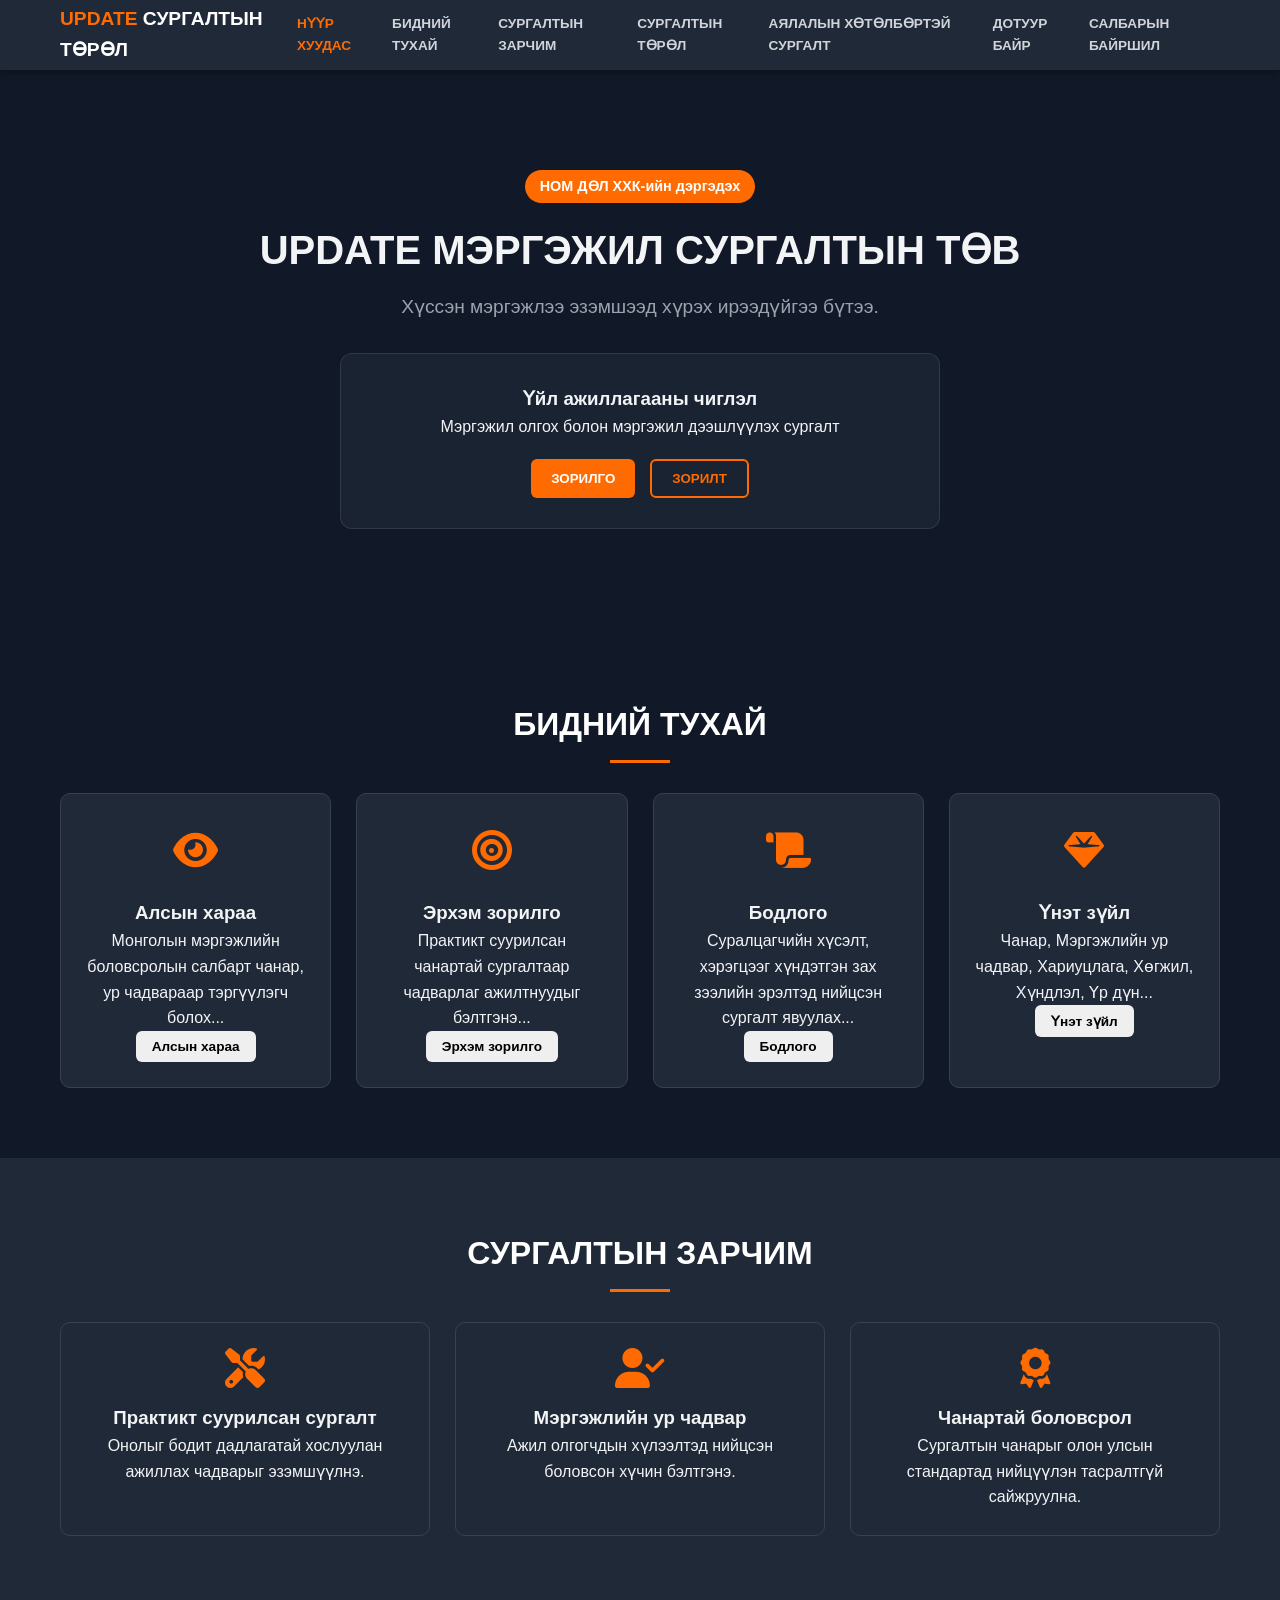
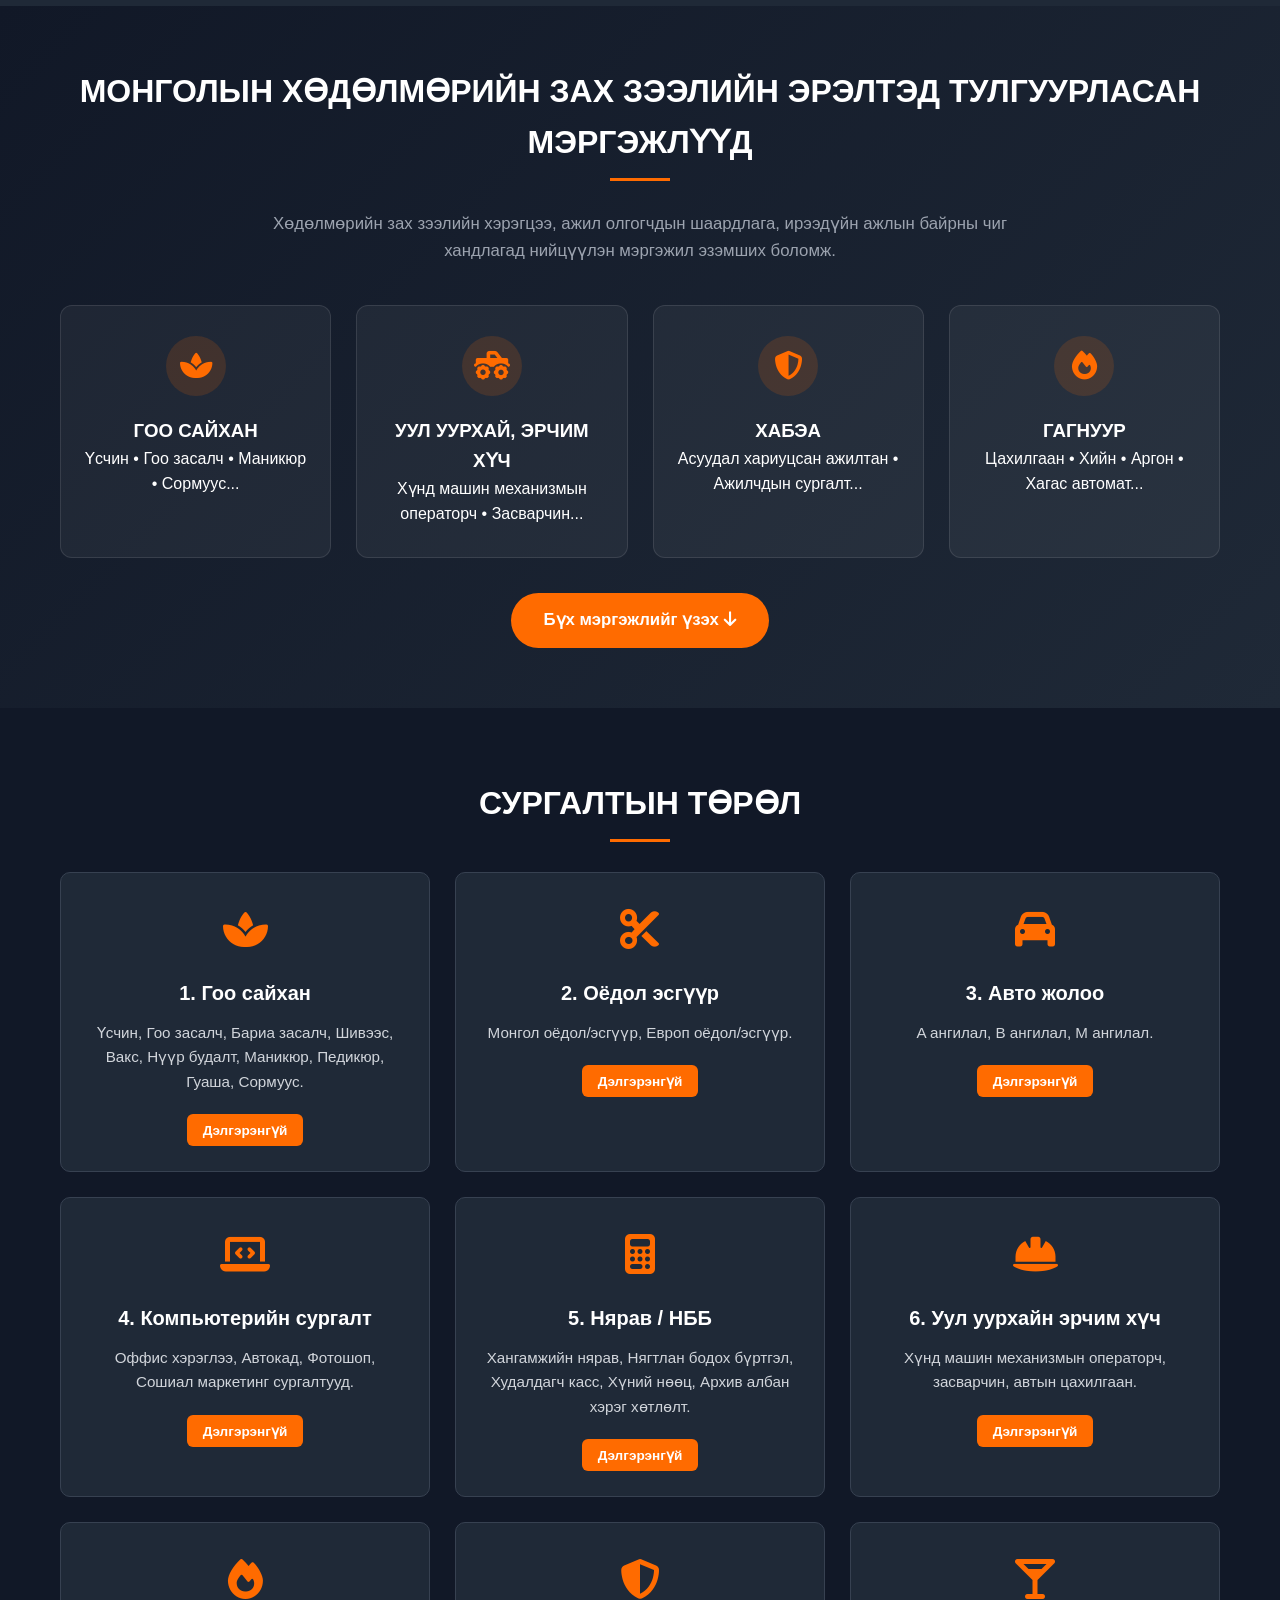
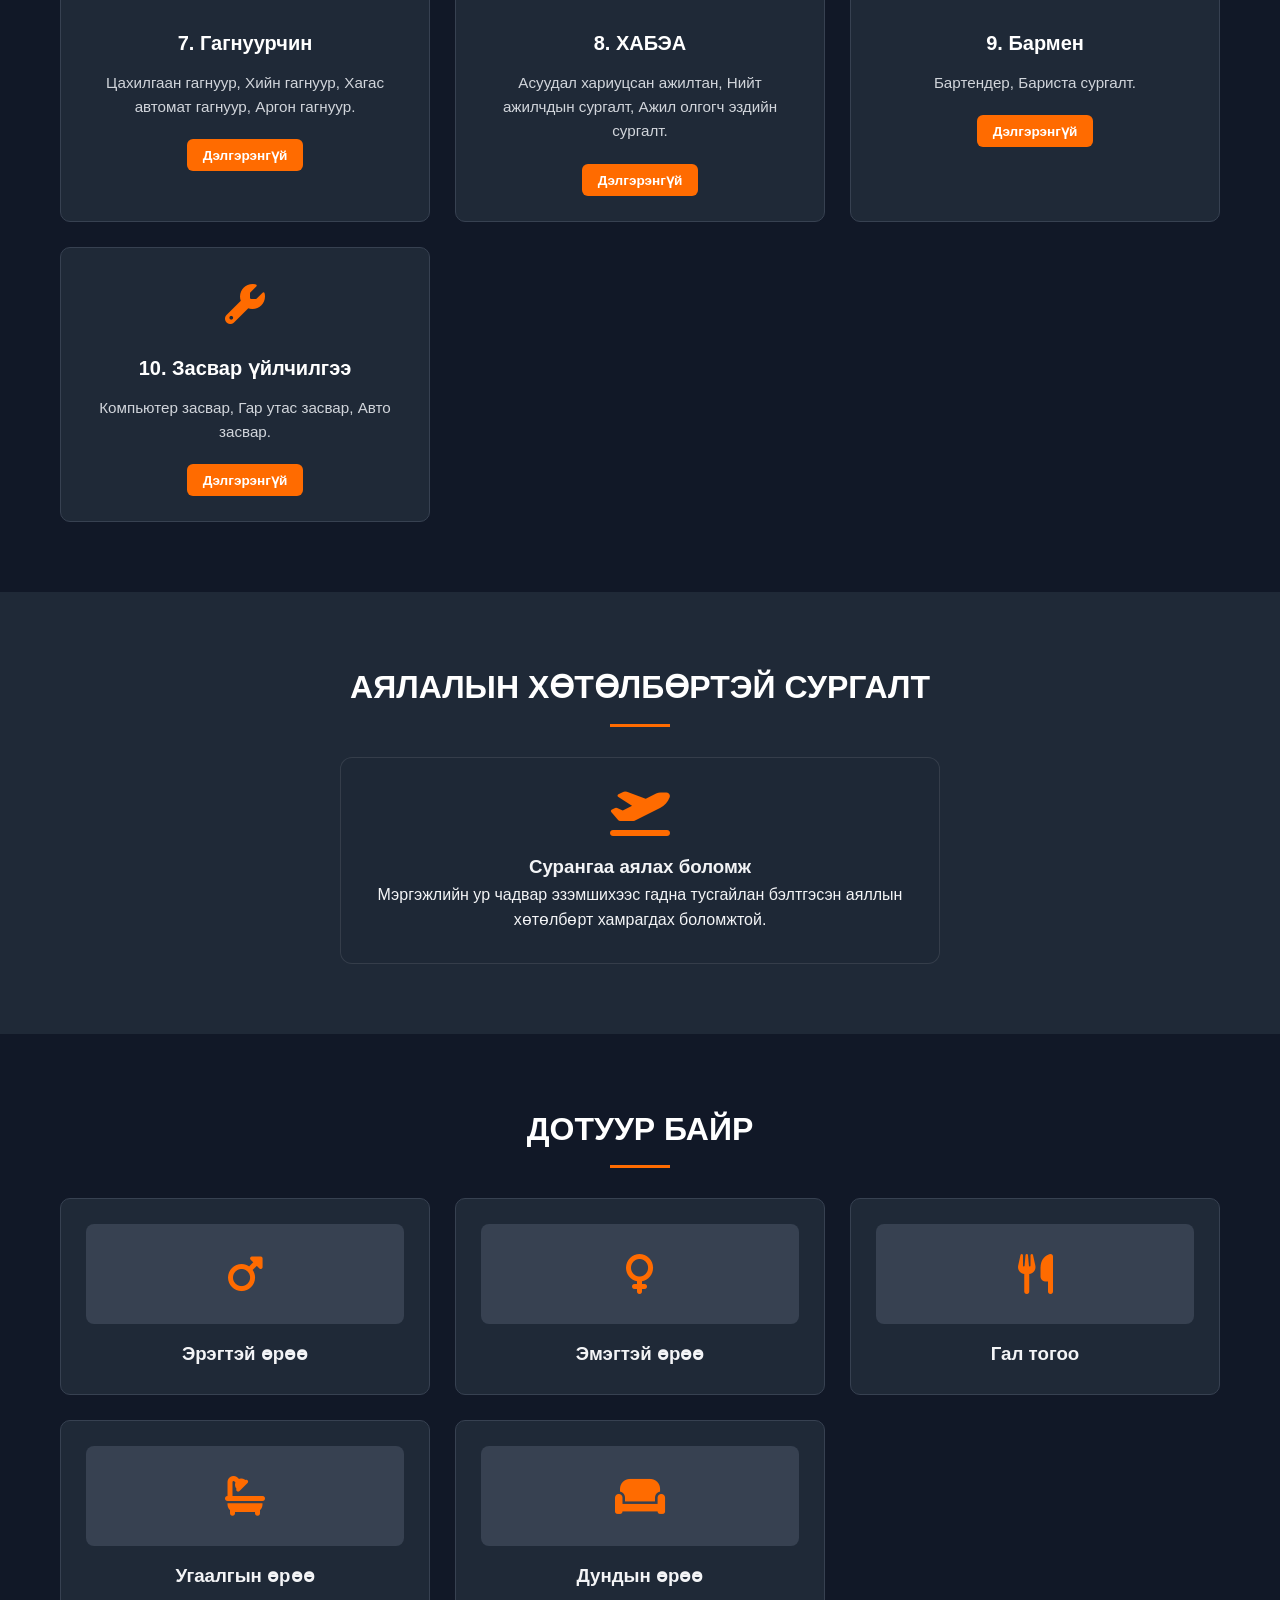
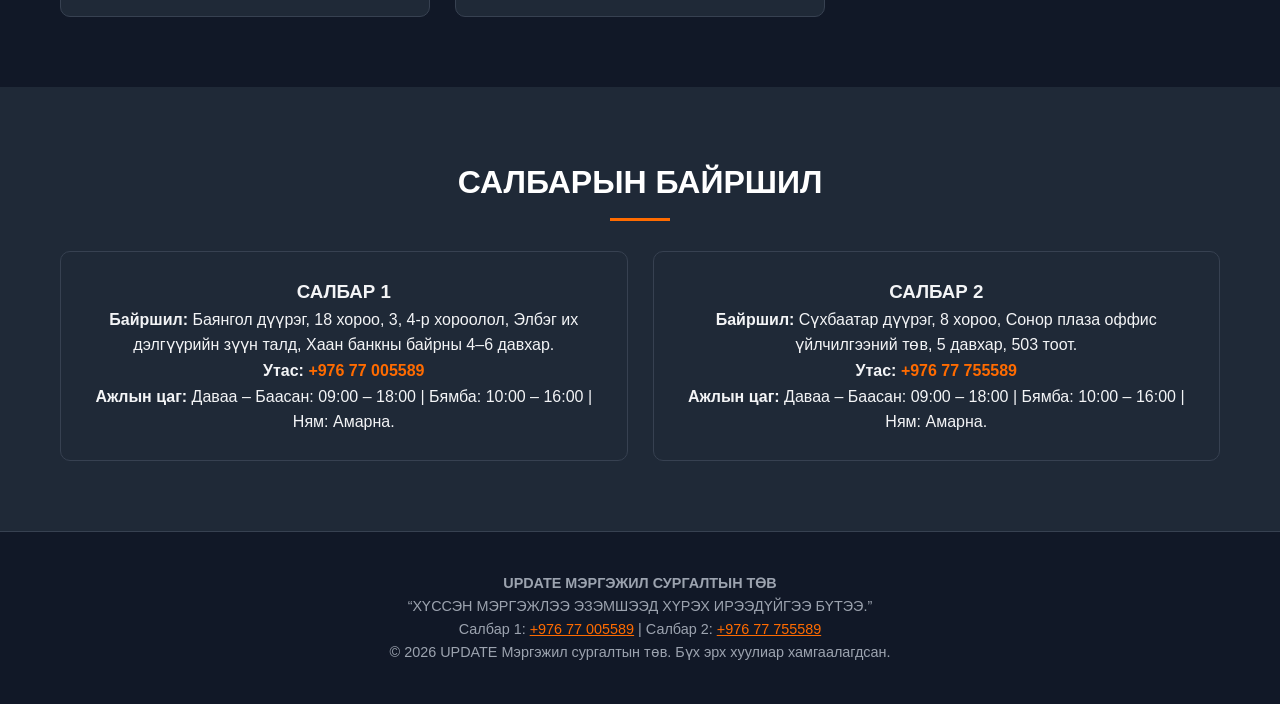
==== commit 578ccc08: "Fix courses card styles and update demand card titles" ====
--- a/index.html
+++ b/index.html
@@ -11,7 +11,7 @@
 
     <header class="navbar">
         <div class="container nav-container">
-            <a href="#" class="logo"><span class="logo-accent">UPDATE</span> СУРГАЛТЫН ТӨВ</a>
+            <a href="#" class="logo"><span class="logo-accent">UPDATE</span> СУРГАЛТЫН ТӨРӨЛ</a>
             <nav class="nav-menu">
                 <a href="#home" class="nav-link active">НҮҮР ХУУДАС</a>
                 <a href="#about" class="nav-link">БИДНИЙ ТУХАЙ</a>
@@ -82,7 +82,8 @@
             </div>
         </div>
     </section>
-<!-- ХӨДӨЛМӨРИЙН ЗАХ ЗЭЭЛИЙН ЭРЭЛТЭД ТУЛГУУРЛАСАН МЭРГЭЖЛҮҮД -->
+
+    <!-- ХӨДӨЛМӨРИЙН ЗАХ ЗЭЭЛИЙН ЭРЭЛТЭД ТУЛГУУРЛАСАН МЭРГЭЖЛҮҮД -->
     <section class="section demand-section">
         <div class="container">
             <h2 class="section-title">МОНГОЛЫН ХӨДӨЛМӨРИЙН ЗАХ ЗЭЭЛИЙН ЭРЭЛТЭД ТУЛГУУРЛАСАН МЭРГЭЖЛҮҮД</h2>
@@ -98,20 +99,20 @@
                 <!-- Card 2 -->
                 <div class="demand-card">
                     <div class="demand-icon"><i class="fas fa-truck-monster"></i></div>
-                    <h3>УУЛ УУРХАЙ, ТЕХНИК</h3>
+                    <h3>УУЛ УУРХАЙ, ЭРЧИМ ХҮЧ</h3>
                     <p>Хүнд машин механизмын операторч • Засварчин...</p>
                 </div>
                 <!-- Card 3 -->
                 <div class="demand-card">
-                    <div class="demand-icon"><i class="fas fa-briefcase"></i></div>
-                    <h3>ОФФИС, БИЗНЕС</h3>
-                    <p>Нягтлан бодох бүртгэл • Хүний нөөц • Оффис программ...</p>
+                    <div class="demand-icon"><i class="fas fa-shield-alt"></i></div>
+                    <h3>ХАБЭА</h3>
+                    <p>Асуудал хариуцсан ажилтан • Ажилчдын сургалт...</p>
                 </div>
                 <!-- Card 4 -->
                 <div class="demand-card">
-                    <div class="demand-icon"><i class="fas fa-tools"></i></div>
-                    <h3>АГААР, ГАГНУУР, ТЕХНИКИЙН МЭРГЭЖИЛ</h3>
-                    <p>Гагнуур • Автын цахилгаан...</p>
+                    <div class="demand-icon"><i class="fas fa-fire"></i></div>
+                    <h3>ГАГНУУР</h3>
+                    <p>Цахилгаан • Хийн • Аргон • Хагас автомат...</p>
                 </div>
             </div>
 
@@ -119,7 +120,9 @@
                 <a href="#courses" class="btn btn-primary btn-large">Бүх мэргэжлийг үзэх <i class="fas fa-arrow-down"></i></a>
             </div>
         </div>
-    <section id="courses" class="section">
+    </section>
+
+    <section id="courses" class="section bg-courses">
         <div class="container">
             <h2 class="section-title">СУРГАЛТЫН ТӨРӨЛ</h2>
             <div class="grid grid-3">
@@ -287,9 +290,9 @@
         <button class="btn btn-primary" onclick="this.closest('dialog').close()">Хаах</button>
     </dialog>
 
-    <!--  ГОО САЙХАН -->
+    <!-- 1. ГОО САЙХАН -->
     <dialog id="course-1" class="custom-dialog sub-dialog">
-        <h2> Гоо сайхны цогц сургалт</h2>
+        <h2>1. Гоо сайхны цогц сургалт</h2>
         <div class="sub-course-grid">
             <div class="sub-card">
                 <h3>Үсчин</h3>
@@ -404,9 +407,9 @@
         <button class="btn btn-primary" style="margin-top: 15px;" onclick="this.closest('dialog').close()">Хаах</button>
     </dialog>
 
-    <!--  ОЁДОЛ ЭСГҮҮР -->
+    <!-- 2. ОЁДОЛ ЭСГҮҮР -->
     <dialog id="course-2" class="custom-dialog sub-dialog">
-        <h2> Оёдол эсгүүрийн сургалт</h2>
+        <h2>2. Оёдол эсгүүрийн сургалт</h2>
         <div class="sub-course-grid">
             <div class="sub-card">
                 <h3>Монгол оёдол/эсгүүр</h3>
@@ -434,9 +437,9 @@
         <button class="btn btn-primary" style="margin-top: 15px;" onclick="this.closest('dialog').close()">Хаах</button>
     </dialog>
 
-    <!--  АВТО ЖОЛОО -->
+    <!-- 3. АВТО ЖОЛОО -->
     <dialog id="course-3" class="custom-dialog sub-dialog">
-        <h2> Авто жолооны сургалт</h2>
+        <h2>3. Авто жолооны сургалт</h2>
         <div class="sub-course-grid">
             <div class="sub-card">
                 <h3>A ангилал</h3>
@@ -468,9 +471,9 @@
         <button class="btn btn-primary" style="margin-top: 15px;" onclick="this.closest('dialog').close()">Хаах</button>
     </dialog>
 
-    <!--  КОМПЬЮТЕР -->
+    <!-- 4. КОМПЬЮТЕР -->
     <dialog id="course-4" class="custom-dialog sub-dialog">
-        <h2> Компьютерийн сургалт</h2>
+        <h2>4. Компьютерийн сургалт</h2>
         <div class="sub-course-grid">
             <div class="sub-card">
                 <h3>Оффис хэрэглээний программ</h3>
@@ -515,9 +518,9 @@
         <button class="btn btn-primary" style="margin-top: 15px;" onclick="this.closest('dialog').close()">Хаах</button>
     </dialog>
 
-    <!--  НЯРАВ / НББ -->
+    <!-- 5. НЯРАВ / НББ -->
     <dialog id="course-5" class="custom-dialog sub-dialog">
-        <h2> Нярав/НББ сургалт</h2>
+        <h2>5. Нярав/НББ сургалт</h2>
         <div class="sub-course-grid">
             <div class="sub-card">
                 <h3>Хангамжийн нярав</h3>
@@ -571,9 +574,9 @@
         <button class="btn btn-primary" style="margin-top: 15px;" onclick="this.closest('dialog').close()">Хаах</button>
     </dialog>
 
-    <!--  УУЛ УУРХАЙ & ЭРЧИМ ХҮЧ -->
+    <!-- 6. УУЛ УУРХАЙ & ЭРЧИМ ХҮЧ -->
     <dialog id="course-6" class="custom-dialog sub-dialog">
-        <h2> Уул уурхайн эрчим хүч</h2>
+        <h2>6. Уул уурхайн эрчим хүч</h2>
         <div class="sub-course-grid">
             <div class="sub-card">
                 <h3>Хүнд машин механизмын операторч</h3>
@@ -615,9 +618,9 @@
         <button class="btn btn-primary" style="margin-top: 15px;" onclick="this.closest('dialog').close()">Хаах</button>
     </dialog>
 
-    <!--  ГАГНУУРЧИН -->
+    <!-- 7. ГАГНУУРЧИН -->
     <dialog id="course-7" class="custom-dialog sub-dialog">
-        <h2> Гагнуурчин</h2>
+        <h2>7. Гагнуурчин</h2>
         <div class="sub-course-grid">
             <div class="sub-card">
                 <h3>Цахилгаан гагнуур</h3>
@@ -671,9 +674,9 @@
         <button class="btn btn-primary" style="margin-top: 15px;" onclick="this.closest('dialog').close()">Хаах</button>
     </dialog>
 
-    <!--  ХАБЭА -->
+    <!-- 8. ХАБЭА -->
     <dialog id="course-8" class="custom-dialog sub-dialog">
-        <h2> ХАБЭА</h2>
+        <h2>8. ХАБЭА</h2>
         <div class="sub-course-grid">
             <div class="sub-card">
                 <h3>Асуудал хариуцсан ажилтан</h3>
@@ -698,9 +701,9 @@
         <button class="btn btn-primary" style="margin-top: 15px;" onclick="this.closest('dialog').close()">Хаах</button>
     </dialog>
 
-    <!-- БАРМЕН -->
+    <!-- 9. БАРМЕН -->
     <dialog id="course-9" class="custom-dialog sub-dialog">
-        <h2> Бармен</h2>
+        <h2>9. Бармен</h2>
         <div class="sub-course-grid">
             <div class="sub-card">
                 <h3>Бартендер</h3>
@@ -726,9 +729,9 @@
         <button class="btn btn-primary" style="margin-top: 15px;" onclick="this.closest('dialog').close()">Хаах</button>
     </dialog>
 
-    <!--  ЗАСВАР ҮЙЛЧИЛГЭЭ -->
+    <!-- 10. ЗАСВАР ҮЙЛЧИЛГЭЭ -->
     <dialog id="course-10" class="custom-dialog sub-dialog">
-        <h2> Засвар үйлчилгээ</h2>
+        <h2>10. Засвар үйлчилгээ</h2>
         <div class="sub-course-grid">
             <div class="sub-card">
                 <h3>Компьютер засвар</h3>
--- a/style.css
+++ b/style.css
@@ -1,3 +1,4 @@
+/* Base Styles */
 * {
     margin: 0;
     padding: 0;
@@ -6,8 +7,8 @@
 }
 
 body {
-    background-color: #f4f6f9;
-    color: #333;
+    background-color: #111827;
+    color: #f3f4f6;
     line-height: 1.6;
 }
 
@@ -17,15 +18,17 @@
     padding: 0 20px;
 }
 
-/* NAVBAR */
+.text-center {
+    text-align: center;
+}
+
+/* Navbar */
 .navbar {
-    background-color: #ffffff;
-    box-shadow: 0 2px 10px rgba(0, 0, 0, 0.1);
-    position: fixed;
+    background-color: #1f2937;
+    position: sticky;
     top: 0;
-    left: 0;
-    width: 100%;
     z-index: 1000;
+    box-shadow: 0 4px 6px -1px rgba(0, 0, 0, 0.3);
 }
 
 .nav-container {
@@ -36,9 +39,9 @@
 }
 
 .logo {
-    font-size: 1.4rem;
-    font-weight: bold;
-    color: #1a1a1a;
+    color: #ffffff;
+    font-weight: 800;
+    font-size: 1.2rem;
     text-decoration: none;
 }
 
@@ -52,8 +55,8 @@
 }
 
 .nav-link {
+    color: #d1d5db;
     text-decoration: none;
-    color: #555;
     font-size: 0.85rem;
     font-weight: 600;
     transition: color 0.3s;
@@ -63,59 +66,20 @@
     color: #ff6b00;
 }
 
-/* HERO SECTION */
-.hero {
-    padding: 140px 0 80px;
-    background: linear-gradient(135deg, #0056b3 0%, #002244 100%);
-    color: #ffffff;
-    text-align: center;
-}
-
-.badge {
-    background-color: #ff6b00;
-    padding: 6px 16px;
-    border-radius: 20px;
-    font-size: 0.85rem;
-    font-weight: bold;
-    display: inline-block;
-    margin-bottom: 15px;
-}
-
-.hero h1 {
-    font-size: 2.5rem;
-    margin-bottom: 10px;
-}
-
-.subtitle {
-    font-size: 1.1rem;
-    opacity: 0.9;
+/* Sections */
+.section {
+    padding: 70px 0;
+}
+
+.bg-alt {
+    background-color: #1f2937;
+}
+
+.section-title {
+    text-align: center;
+    font-size: 2rem;
+    color: #ffffff;
     margin-bottom: 30px;
-}
-
-.glass-card {
-    background: rgba(255, 255, 255, 0.1);
-    backdrop-filter: blur(10px);
-    border: 1px solid rgba(255, 255, 255, 0.2);
-    padding: 30px;
-    border-radius: 15px;
-    max-width: 600px;
-    margin: 0 auto;
-}
-
-/* SECTIONS & GRID */
-.section {
-    padding: 80px 0;
-}
-
-.bg-alt {
-    background-color: #eef2f5;
-}
-
-.section-title {
-    text-align: center;
-    font-size: 2rem;
-    margin-bottom: 40px;
-    color: #002244;
     position: relative;
 }
 
@@ -123,12 +87,60 @@
     content: '';
     display: block;
     width: 60px;
-    height: 4px;
-    background-color: #ff6b00;
+    height: 3px;
+    background: #ff6b00;
     margin: 10px auto 0;
-    border-radius: 2px;
-}
-
+}
+
+/* Hero Section */
+.hero {
+    background: linear-gradient(rgba(17, 24, 39, 0.8), rgba(17, 24, 39, 0.8)), url('https://images.unsplash.com/photo-1521737711867-e3b97375f902?auto=format&fit=crop&w=1600&q=80');
+    background-size: cover;
+    background-position: center;
+    padding: 100px 0;
+    text-align: center;
+}
+
+.badge {
+    background: #ff6b00;
+    color: white;
+    padding: 5px 15px;
+    border-radius: 20px;
+    font-size: 0.9rem;
+    font-weight: bold;
+    display: inline-block;
+    margin-bottom: 15px;
+}
+
+.hero h1 {
+    font-size: 2.5rem;
+    margin-bottom: 10px;
+}
+
+.subtitle {
+    font-size: 1.2rem;
+    color: #9ca3af;
+    margin-bottom: 30px;
+}
+
+.glass-card {
+    background: rgba(31, 41, 55, 0.7);
+    backdrop-filter: blur(10px);
+    border: 1px solid rgba(255, 255, 255, 0.1);
+    padding: 30px;
+    border-radius: 12px;
+    max-width: 600px;
+    margin: 0 auto;
+}
+
+.hero-btns {
+    display: flex;
+    gap: 15px;
+    justify-content: center;
+    margin-top: 20px;
+}
+
+/* Grid System */
 .grid {
     display: grid;
     gap: 25px;
@@ -138,32 +150,97 @@
 .grid-3 { grid-template-columns: repeat(auto-fit, minmax(280px, 1fr)); }
 .grid-4 { grid-template-columns: repeat(auto-fit, minmax(220px, 1fr)); }
 
-/* CARDS */
-.card, .course-card, .feature-card {
-    background: #ffffff;
+/* Cards General */
+.card, .feature-card, .dorm-card {
+    background: #1f2937;
+    border: 1px solid #374151;
+    border-radius: 10px;
     padding: 25px;
+    text-align: center;
+}
+
+.card-icon, .feature-icon {
+    font-size: 2.5rem;
+    color: #ff6b00;
+    margin-bottom: 15px;
+}
+
+/* Demand Jobs Section */
+.demand-section {
+    background: linear-gradient(135deg, #111827 0%, #1f2937 100%);
+    color: #ffffff;
+    padding: 60px 0;
+}
+
+.section-subtitle {
+    text-align: center;
+    max-width: 800px;
+    margin: 0 auto 40px auto;
+    font-size: 1.05rem;
+    color: #9ca3af;
+    line-height: 1.6;
+}
+
+.demand-card {
+    background: rgba(255, 255, 255, 0.05);
+    border: 1px solid rgba(255, 255, 255, 0.1);
     border-radius: 12px;
-    box-shadow: 0 5px 15px rgba(0, 0, 0, 0.05);
-    transition: transform 0.3s, box-shadow 0.3s;
-    text-align: center;
-}
-
-.card:hover, .course-card:hover {
-    transform: translateY(-5px);
-    box-shadow: 0 10px 20px rgba(0, 0, 0, 0.1);
-}
-
-.card-icon, .feature-icon {
-    font-size: 2.2rem;
-    color: #ff6b00;
-    margin-bottom: 15px;
-}
-
-/* BUTTONS */
+    padding: 30px 20px;
+    text-align: center;
+    transition: all 0.3s ease;
+}
+
+.demand-card:hover {
+    transform: translateY(-8px);
+    background: rgba(255, 255, 255, 0.1);
+    border-color: #ff6b00;
+}
+
+.demand-icon {
+    width: 60px;
+    height: 60px;
+    background: rgba(255, 107, 0, 0.15);
+    color: #ff6b00;
+    border-radius: 50%;
+    display: flex;
+    align-items: center;
+    justify-content: center;
+    font-size: 1.8rem;
+    margin: 0 auto 20px auto;
+}
+
+/* Course Cards Fix - Dark Background with White Text */
+.course-card {
+    background: #1f2937;
+    border: 1px solid #374151;
+    border-radius: 10px;
+    padding: 25px;
+    text-align: center;
+    transition: transform 0.3s ease, border-color 0.3s ease;
+}
+
+.course-card:hover {
+    transform: translateY(-50px);
+    border-color: #ff6b00;
+}
+
+.course-card h3 {
+    color: #ffffff;
+    font-size: 1.25rem;
+    margin-bottom: 12px;
+}
+
+.course-card p {
+    color: #d1d5db;
+    font-size: 0.95rem;
+    margin-bottom: 20px;
+}
+
+/* Buttons */
 .btn {
     padding: 10px 20px;
+    border-radius: 6px;
     border: none;
-    border-radius: 6px;
     font-weight: 600;
     cursor: pointer;
     transition: all 0.3s;
@@ -172,205 +249,28 @@
 }
 
 .btn-primary {
-    background-color: #ff6b00;
-    color: #fff;
+    background: #ff6b00;
+    color: white;
 }
 
 .btn-primary:hover {
-    background-color: #e05e00;
+    background: #e05e00;
 }
 
 .btn-outline {
-    border: 2px solid #fff;
-    color: #fff;
     background: transparent;
+    border: 2px solid #ff6b00;
+    color: #ff6b00;
 }
 
 .btn-outline:hover {
-    background: #fff;
-    color: #002244;
+    background: #ff6b00;
+    color: white;
 }
 
 .btn-sm {
-    padding: 6px 14px;
+    padding: 8px 16px;
     font-size: 0.85rem;
-    margin-top: 15px;
-}
-
-/* SUB-COURSE MODAL CARDS */
-.sub-dialog {
-    max-width: 650px;
-    width: 90%;
-}
-
-.sub-course-grid {
-    display: grid;
-    grid-template-columns: repeat(auto-fit, minmax(240px, 1fr));
-    gap: 15px;
-    margin: 20px 0;
-}
-
-.sub-card {
-    border: 2px solid #0056b3;
-    border-radius: 12px;
-    padding: 15px;
-    background-color: #f8f9fa;
-    text-align: center;
-}
-
-.sub-card h3 {
-    font-size: 1rem;
-    color: #1a1a1a;
-    margin-bottom: 10px;
-}
-
-.duration-dropdown {
-    margin-top: 10px;
-}
-
-.btn-time {
-    display: inline-block;
-    padding: 6px 16px;
-    background-color: #ff6b00;
-    color: #ffffff;
-    border-radius: 20px;
-    font-size: 0.85rem;
-    font-weight: bold;
-    cursor: pointer;
-    user-select: none;
-    transition: background 0.2s;
-    list-style: none;
-}
-
-.btn-time::-webkit-details-marker {
-    display: none;
-}
-
-.btn-time:hover {
-    background-color: #e05e00;
-}
-
-.duration-badges {
-    display: flex;
-    justify-content: center;
-    gap: 8px;
-    flex-wrap: wrap;
-    margin-top: 12px;
-    padding-top: 10px;
-    border-top: 1px dashed #ccc;
-}
-
-.duration-box {
-    border: 2px solid #ff6b00;
-    color: #ff6b00;
-    background-color: #ffffff;
-    padding: 6px 12px;
-    border-radius: 18px;
-    font-weight: bold;
-    font-size: 0.85rem;
-    box-shadow: 0 2px 4px rgba(0,0,0,0.05);
-}
-
-/* DIALOGS / POPUPS */
-.custom-dialog {
-    border: none;
-    border-radius: 12px;
-    padding: 30px;
-    margin: auto;
-    box-shadow: 0 10px 30px rgba(0, 0, 0, 0.3);
-}
-
-.custom-dialog::backdrop {
-    background: rgba(0, 0, 0, 0.5);
-}
-
-.modal-list {
-    text-align: left;
-    margin: 15px 0 20px 20px;
-}
-
-.modal-list li {
-    margin-bottom: 8px;
-}
-
-/* FOOTER & PHONE LINKS */
-footer {
-    background-color: #001529;
-    color: #fff;
-    padding: 30px 0;
-}
-
-.phone-link {
-    color: #ff6b00;
-    text-decoration: none;
-}
-
-/* Demand Section Styles */
-.demand-section {
-    background: linear-gradient(135deg, #111827 0%, #1f2937 100%);
-    color: #ffffff;
-    padding: 60px 0;
-}
-
-.demand-section .section-title {
-    color: #ffffff;
-    margin-bottom: 10px;
-}
-
-.section-subtitle {
-    text-align: center;
-    max-width: 800px;
-    margin: 0 auto 40px auto;
-    font-size: 1.05rem;
-    color: #9ca3af;
-    line-height: 1.6;
-}
-
-.demand-grid {
-    gap: 20px;
-}
-
-.demand-card {
-    background: rgba(255, 255, 255, 0.05);
-    border: 1px solid rgba(255, 255, 255, 0.1);
-    border-radius: 12px;
-    padding: 30px 20px;
-    text-align: center;
-    transition: all 0.3s ease;
-    backdrop-filter: blur(5px);
-}
-
-.demand-card:hover {
-    transform: translateY(-8px);
-    background: rgba(255, 255, 255, 0.1);
-    border-color: #ff6b00;
-    box-shadow: 0 10px 25px rgba(255, 107, 0, 0.2);
-}
-
-.demand-icon {
-    width: 60px;
-    height: 60px;
-    background: rgba(255, 107, 0, 0.15);
-    color: #ff6b00;
-    border-radius: 50%;
-    display: flex;
-    align-items: center;
-    justify-content: center;
-    font-size: 1.8rem;
-    margin: 0 auto 20px auto;
-}
-
-.demand-card h3 {
-    font-size: 1.15rem;
-    margin-bottom: 12px;
-    color: #ffffff;
-    font-weight: 700;
-}
-
-.demand-card p {
-    font-size: 0.9rem;
-    color: #d1d5db;
-    line-height: 1.5;
 }
 
 .btn-large {
@@ -378,7 +278,102 @@
     font-size: 1.05rem;
     font-weight: 600;
     border-radius: 30px;
-    display: inline-flex;
+}
+
+/* Phone & Links */
+.phone-link {
+    color: #ff6b00;
+    text-decoration: none;
+    font-weight: bold;
+}
+
+/* Dormitory Icons */
+.dorm-img-placeholder {
+    height: 100px;
+    background: #374151;
+    border-radius: 8px;
+    display: flex;
     align-items: center;
-    gap: 10px;
+    justify-content: center;
+    font-size: 2.5rem;
+    color: #ff6b00;
+    margin-bottom: 15px;
+}
+
+/* Modals */
+.custom-dialog {
+    margin: auto;
+    padding: 30px;
+    border-radius: 12px;
+    border: 1px solid #374151;
+    background: #1f2937;
+    color: #ffffff;
+    max-width: 600px;
+    width: 90%;
+}
+
+.custom-dialog::backdrop {
+    background: rgba(0, 0, 0, 0.7);
+}
+
+.sub-dialog {
+    max-width: 800px;
+}
+
+.sub-course-grid {
+    display: grid;
+    grid-template-columns: repeat(auto-fit, minmax(220px, 1fr));
+    gap: 15px;
+    margin: 20px 0;
+}
+
+.sub-card {
+    background: #111827;
+    padding: 15px;
+    border-radius: 8px;
+    border: 1px solid #374151;
+}
+
+.sub-card h3 {
+    font-size: 1rem;
+    margin-bottom: 10px;
+    color: #ffffff;
+}
+
+.duration-dropdown summary {
+    list-style: none;
+}
+
+.btn-time {
+    background: #374151;
+    color: #ff6b00;
+    padding: 6px 12px;
+    border-radius: 4px;
+    font-size: 0.8rem;
+    cursor: pointer;
+    display: inline-block;
+    border: 1px solid #ff6b00;
+}
+
+.duration-badges {
+    display: flex;
+    flex-wrap: wrap;
+    gap: 5px;
+    margin-top: 10px;
+}
+
+.duration-box {
+    background: #ff6b00;
+    color: white;
+    padding: 3px 8px;
+    border-radius: 4px;
+    font-size: 0.75rem;
+}
+
+footer {
+    background: #111827;
+    padding: 40px 0;
+    border-top: 1px solid #374151;
+    color: #9ca3af;
+    font-size: 0.9rem;
 }
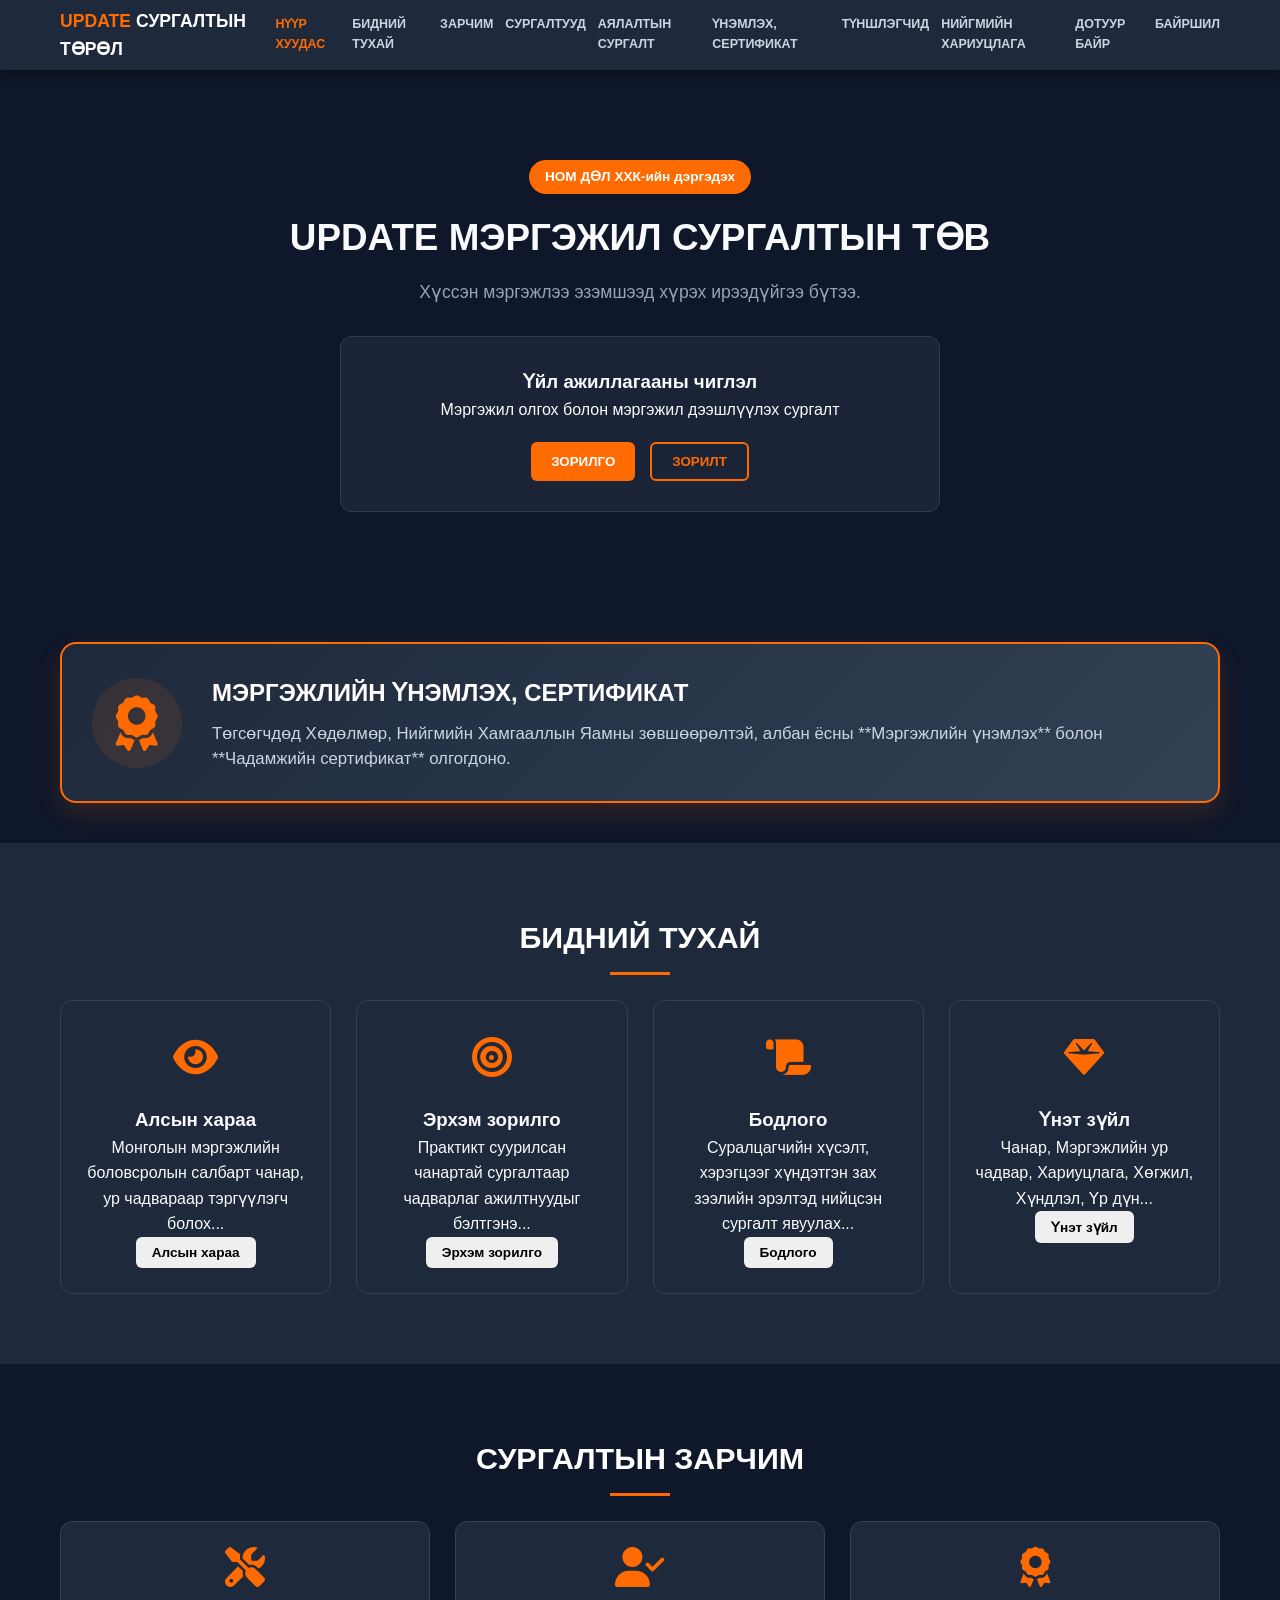
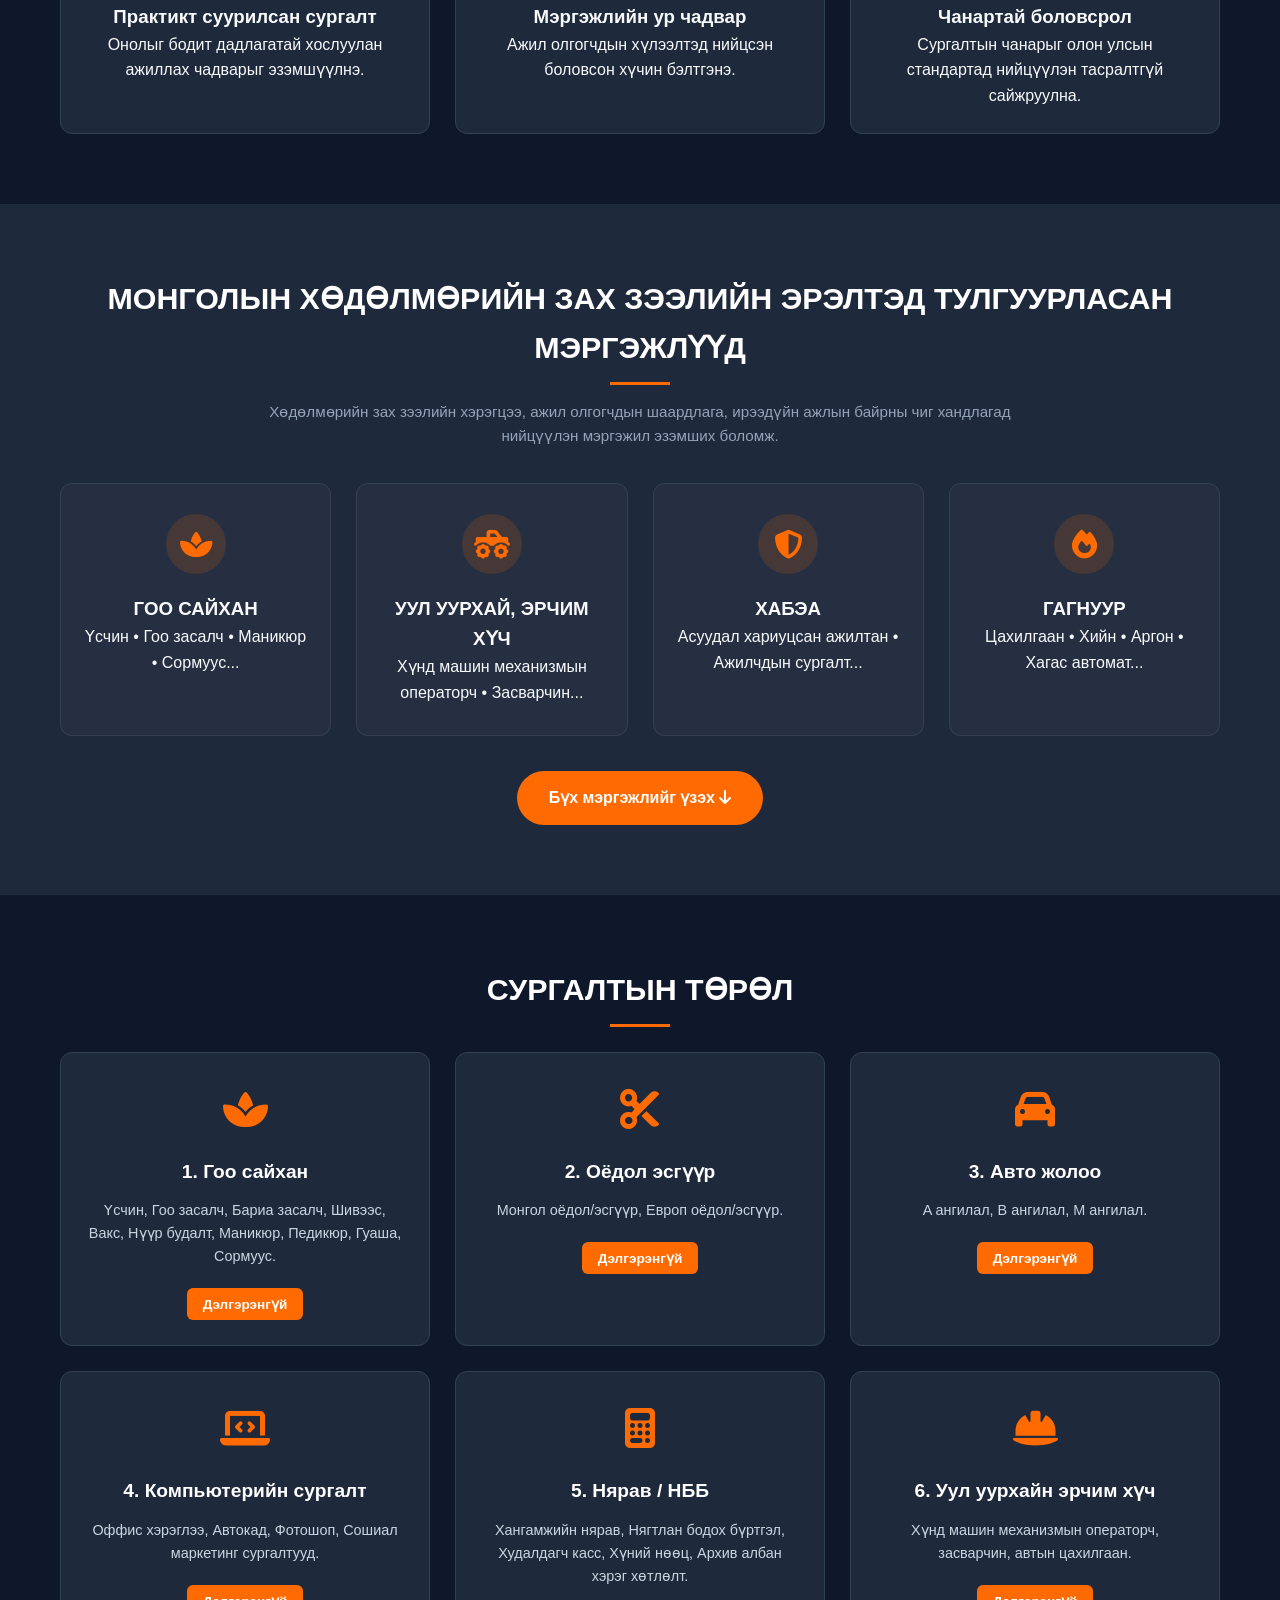
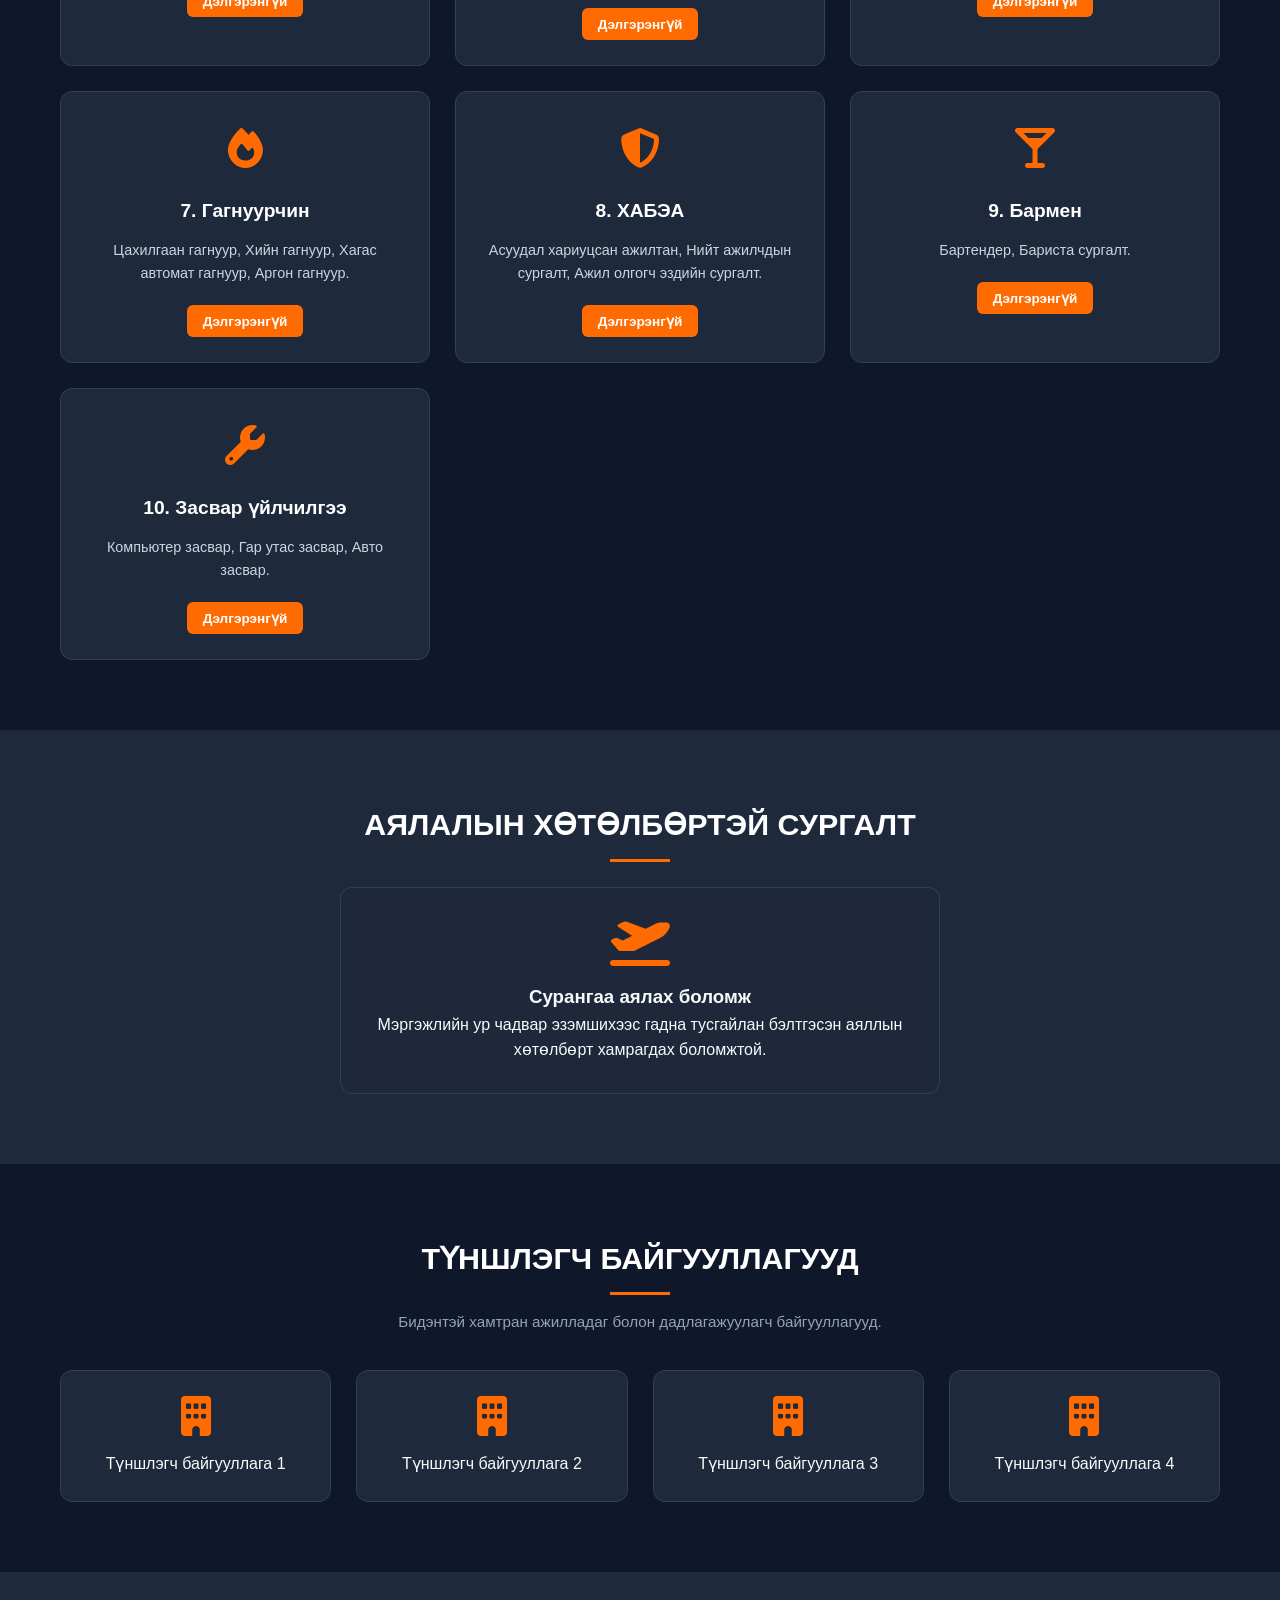
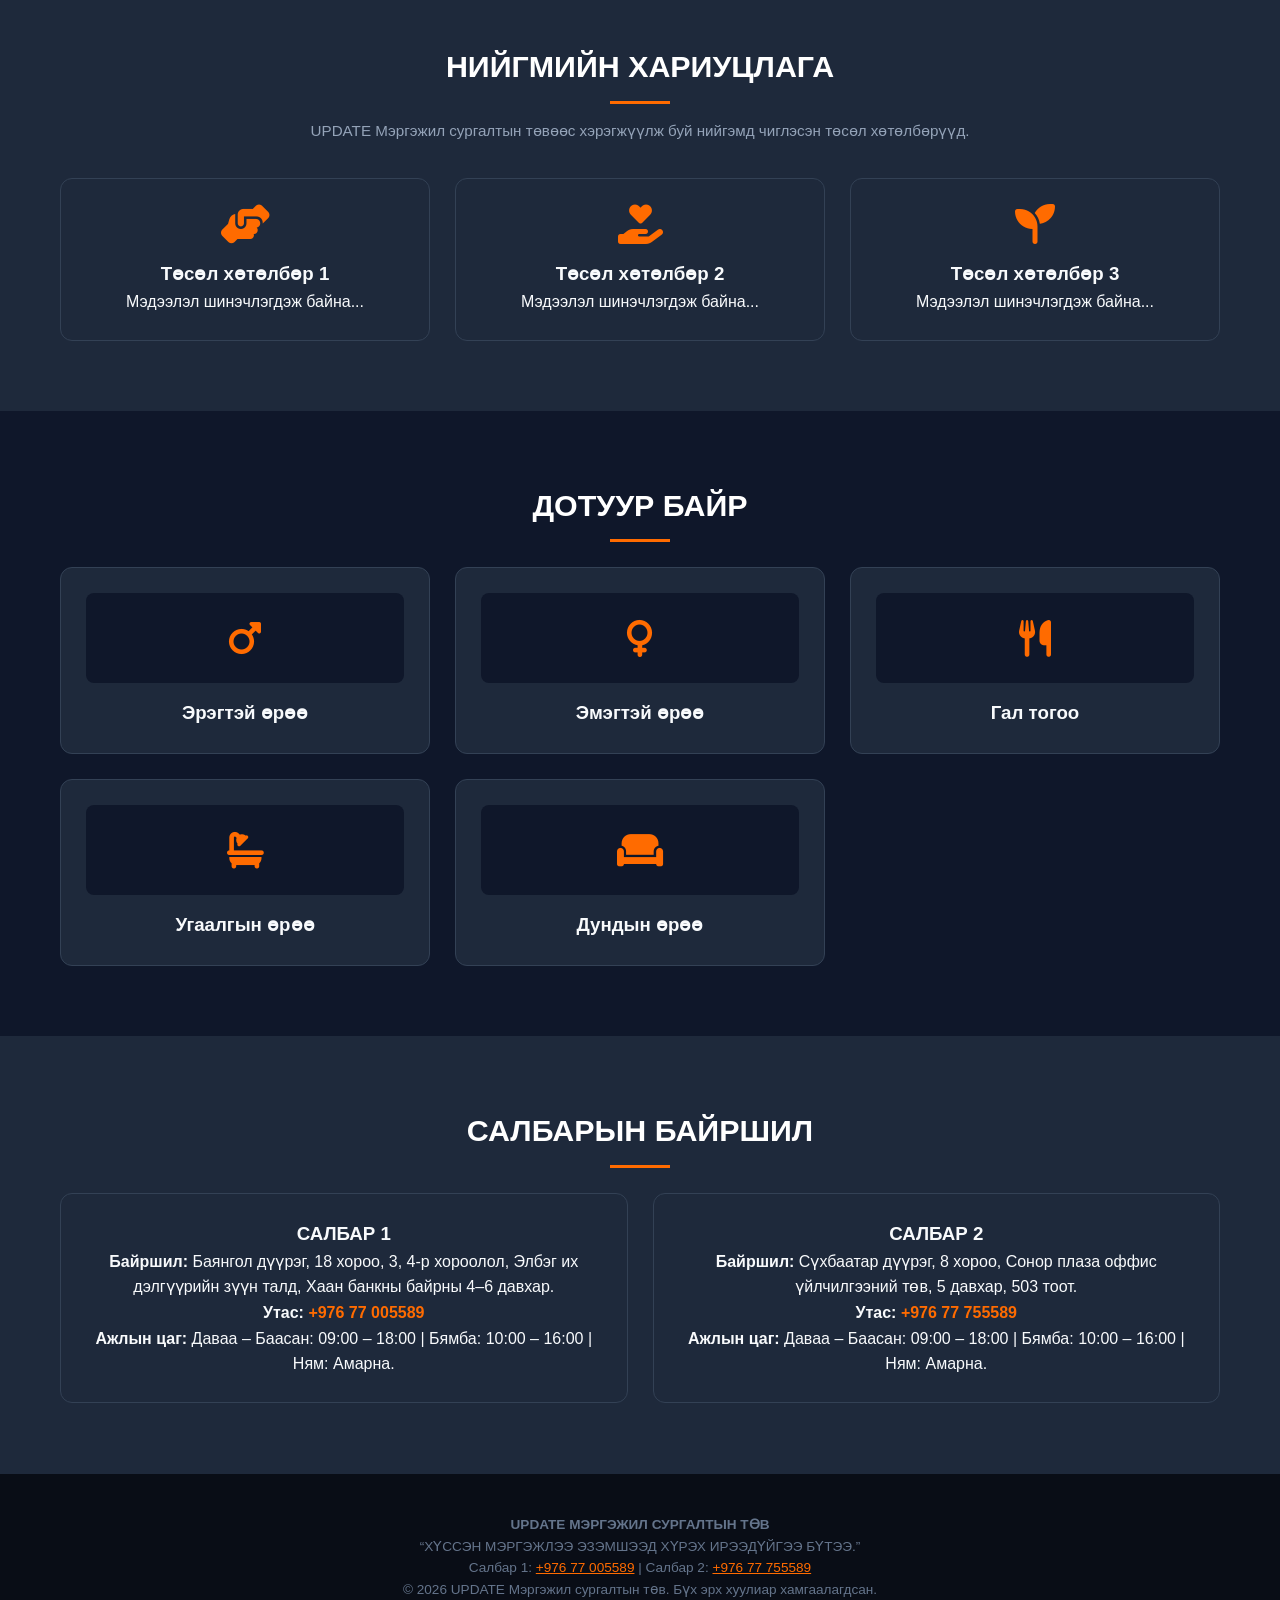
==== commit 01df552c: "Add Certificate banner, Partners and CSR sections, improve background color scheme" ====
--- a/index.html
+++ b/index.html
@@ -15,11 +15,14 @@
             <nav class="nav-menu">
                 <a href="#home" class="nav-link active">НҮҮР ХУУДАС</a>
                 <a href="#about" class="nav-link">БИДНИЙ ТУХАЙ</a>
-                <a href="#principles" class="nav-link">СУРГАЛТЫН ЗАРЧИМ</a>
-                <a href="#courses" class="nav-link">СУРГАЛТЫН ТӨРӨЛ</a>
-                <a href="#travel" class="nav-link">АЯЛАЛЫН ХӨТӨЛБӨРТЭЙ СУРГАЛТ</a>
+                <a href="#principles" class="nav-link">ЗАРЧИМ</a>
+                <a href="#courses" class="nav-link">СУРГАЛТУУД</a>
+                <a href="#travel" class="nav-link">АЯЛАЛТЫН СУРГАЛТ</a>
+                <a href="#certificate" class="nav-link">ҮНЭМЛЭХ, СЕРТИФИКАТ</a>
+                <a href="#partners" class="nav-link">ТҮНШЛЭГЧИД</a>
+                <a href="#csr" class="nav-link">НИЙГМИЙН ХАРИУЦЛАГА</a>
                 <a href="#dormitory" class="nav-link">ДОТУУР БАЙР</a>
-                <a href="#locations" class="nav-link">САЛБАРЫН БАЙРШИЛ</a>
+                <a href="#locations" class="nav-link">БАЙРШИЛ</a>
             </nav>
         </div>
     </header>
@@ -29,6 +32,7 @@
             <span class="badge">НОМ ДӨЛ ХХК-ийн дэргэдэх</span>
             <h1>UPDATE МЭРГЭЖИЛ СУРГАЛТЫН ТӨВ</h1>
             <p class="subtitle">Хүссэн мэргэжлээ эзэмшээд хүрэх ирээдүйгээ бүтээ.</p>
+            
             <div class="glass-card">
                 <h3>Үйл ажиллагааны чиглэл</h3>
                 <p>Мэргэжил олгох болон мэргэжил дээшлүүлэх сургалт</p>
@@ -40,7 +44,22 @@
         </div>
     </section>
 
-    <section id="about" class="section">
+    <!-- МЭРГЭЖЛИЙН ҮНЭМЛЭХ, СЕРТИФИКАТ ХЭСЭГ -->
+    <section id="certificate" class="section cert-banner-section">
+        <div class="container">
+            <div class="cert-card-banner">
+                <div class="cert-icon-wrapper">
+                    <i class="fas fa-award"></i>
+                </div>
+                <div class="cert-text-wrapper">
+                    <h2>МЭРГЭЖЛИЙН ҮНЭМЛЭХ, СЕРТИФИКАТ</h2>
+                    <p>Төгсөгчдөд Хөдөлмөр, Нийгмийн Хамгааллын Яамны зөвшөөрөлтэй, албан ёсны **Мэргэжлийн үнэмлэх** болон **Чадамжийн сертификат** олгогдоно.</p>
+                </div>
+            </div>
+        </div>
+    </section>
+
+    <section id="about" class="section bg-alt">
         <div class="container">
             <h2 class="section-title">БИДНИЙ ТУХАЙ</h2>
             <div class="grid grid-4">
@@ -72,7 +91,7 @@
         </div>
     </section>
 
-    <section id="principles" class="section bg-alt">
+    <section id="principles" class="section">
         <div class="container">
             <h2 class="section-title">СУРГАЛТЫН ЗАРЧИМ</h2>
             <div class="grid grid-3">
@@ -84,31 +103,27 @@
     </section>
 
     <!-- ХӨДӨЛМӨРИЙН ЗАХ ЗЭЭЛИЙН ЭРЭЛТЭД ТУЛГУУРЛАСАН МЭРГЭЖЛҮҮД -->
-    <section class="section demand-section">
+    <section class="section demand-section bg-alt">
         <div class="container">
             <h2 class="section-title">МОНГОЛЫН ХӨДӨЛМӨРИЙН ЗАХ ЗЭЭЛИЙН ЭРЭЛТЭД ТУЛГУУРЛАСАН МЭРГЭЖЛҮҮД</h2>
             <p class="section-subtitle">Хөдөлмөрийн зах зээлийн хэрэгцээ, ажил олгогчдын шаардлага, ирээдүйн ажлын байрны чиг хандлагад нийцүүлэн мэргэжил эзэмших боломж.</p>
             
             <div class="grid grid-4 demand-grid">
-                <!-- Card 1 -->
                 <div class="demand-card">
                     <div class="demand-icon"><i class="fas fa-spa"></i></div>
                     <h3>ГОО САЙХАН</h3>
                     <p>Үсчин • Гоо засалч • Маникюр • Сормуус...</p>
                 </div>
-                <!-- Card 2 -->
                 <div class="demand-card">
                     <div class="demand-icon"><i class="fas fa-truck-monster"></i></div>
                     <h3>УУЛ УУРХАЙ, ЭРЧИМ ХҮЧ</h3>
                     <p>Хүнд машин механизмын операторч • Засварчин...</p>
                 </div>
-                <!-- Card 3 -->
                 <div class="demand-card">
                     <div class="demand-icon"><i class="fas fa-shield-alt"></i></div>
                     <h3>ХАБЭА</h3>
                     <p>Асуудал хариуцсан ажилтан • Ажилчдын сургалт...</p>
                 </div>
-                <!-- Card 4 -->
                 <div class="demand-card">
                     <div class="demand-icon"><i class="fas fa-fire"></i></div>
                     <h3>ГАГНУУР</h3>
@@ -122,7 +137,7 @@
         </div>
     </section>
 
-    <section id="courses" class="section bg-courses">
+    <section id="courses" class="section">
         <div class="container">
             <h2 class="section-title">СУРГАЛТЫН ТӨРӨЛ</h2>
             <div class="grid grid-3">
@@ -201,6 +216,57 @@
         </div>
     </section>
 
+    <!-- ШИНЭ: ТҮНШЛЭГЧ БАЙГУУЛЛАГУУД -->
+    <section id="partners" class="section">
+        <div class="container">
+            <h2 class="section-title">ТҮНШЛЭГЧ БАЙГУУЛЛАГУУД</h2>
+            <p class="section-subtitle">Бидэнтэй хамтран ажилладаг болон дадлагажуулагч байгууллагууд.</p>
+            <div class="grid grid-4">
+                <div class="placeholder-card">
+                    <i class="fas fa-building placeholder-icon"></i>
+                    <p>Түншлэгч байгууллага 1</p>
+                </div>
+                <div class="placeholder-card">
+                    <i class="fas fa-building placeholder-icon"></i>
+                    <p>Түншлэгч байгууллага 2</p>
+                </div>
+                <div class="placeholder-card">
+                    <i class="fas fa-building placeholder-icon"></i>
+                    <p>Түншлэгч байгууллага 3</p>
+                </div>
+                <div class="placeholder-card">
+                    <i class="fas fa-building placeholder-icon"></i>
+                    <p>Түншлэгч байгууллага 4</p>
+                </div>
+            </div>
+        </div>
+    </section>
+
+    <!-- ШИНЭ: НИЙГМИЙН ХАРИУЦЛАГА -->
+    <section id="csr" class="section bg-alt">
+        <div class="container">
+            <h2 class="section-title">НИЙГМИЙН ХАРИУЦЛАГА</h2>
+            <p class="section-subtitle">UPDATE Мэргэжил сургалтын төвөөс хэрэгжүүлж буй нийгэмд чиглэсэн төсөл хөтөлбөрүүд.</p>
+            <div class="grid grid-3">
+                <div class="placeholder-card">
+                    <i class="fas fa-hands-helping placeholder-icon"></i>
+                    <h3>Төсөл хөтөлбөр 1</h3>
+                    <p>Мэдээлэл шинэчлэгдэж байна...</p>
+                </div>
+                <div class="placeholder-card">
+                    <i class="fas fa-hand-holding-heart placeholder-icon"></i>
+                    <h3>Төсөл хөтөлбөр 2</h3>
+                    <p>Мэдээлэл шинэчлэгдэж байна...</p>
+                </div>
+                <div class="placeholder-card">
+                    <i class="fas fa-seedling placeholder-icon"></i>
+                    <h3>Төсөл хөтөлбөр 3</h3>
+                    <p>Мэдээлэл шинэчлэгдэж байна...</p>
+                </div>
+            </div>
+        </div>
+    </section>
+
     <section id="dormitory" class="section">
         <div class="container">
             <h2 class="section-title">ДОТУУР БАЙР</h2>
@@ -243,7 +309,7 @@
         </div>
     </footer>
 
-    <!-- POPUP MODALS FOR GENERAL INFO -->
+    <!-- POPUP MODALS -->
     <dialog id="modal-goal" class="custom-dialog">
         <h2>ЗОРИЛГО</h2>
         <p>Мэргэжил эзэмшихийг хүсэгч хэн бүхэнд практикт суурилсан чанартай сургалтаар чадамж эзэмшүүлж, ажил олгогчдын хүлээлтэд нийцсэн чадварлаг ажилтныг бэлтгэн гаргах.</p>
@@ -290,485 +356,112 @@
         <button class="btn btn-primary" onclick="this.closest('dialog').close()">Хаах</button>
     </dialog>
 
-    <!-- 1. ГОО САЙХАН -->
+    <!-- COURSE MODALS -->
     <dialog id="course-1" class="custom-dialog sub-dialog">
         <h2>1. Гоо сайхны цогц сургалт</h2>
         <div class="sub-course-grid">
-            <div class="sub-card">
-                <h3>Үсчин</h3>
-                <details class="duration-dropdown">
-                    <summary class="btn-time">Хугацаа</summary>
-                    <div class="duration-badges">
-                        <span class="duration-box">14 хоног</span>
-                        <span class="duration-box">1 сар</span>
-                        <span class="duration-box">3 сар</span>
-                    </div>
-                </details>
-            </div>
-            <div class="sub-card">
-                <h3>Гоо засалч</h3>
-                <details class="duration-dropdown">
-                    <summary class="btn-time">Хугацаа</summary>
-                    <div class="duration-badges">
-                        <span class="duration-box">14 хоног</span>
-                        <span class="duration-box">1 сар</span>
-                        <span class="duration-box">3 сар</span>
-                    </div>
-                </details>
-            </div>
-            <div class="sub-card">
-                <h3>Бариа засалч</h3>
-                <details class="duration-dropdown">
-                    <summary class="btn-time">Хугацаа</summary>
-                    <div class="duration-badges">
-                        <span class="duration-box">14 хоног</span>
-                        <span class="duration-box">1 сар</span>
-                        <span class="duration-box">3 сар</span>
-                    </div>
-                </details>
-            </div>
-            <div class="sub-card">
-                <h3>Шивээс</h3>
-                <details class="duration-dropdown">
-                    <summary class="btn-time">Хугацаа</summary>
-                    <div class="duration-badges">
-                        <span class="duration-box">7 хоног</span>
-                        <span class="duration-box">14 хоног</span>
-                    </div>
-                </details>
-            </div>
-            <div class="sub-card">
-                <h3>Вакс</h3>
-                <details class="duration-dropdown">
-                    <summary class="btn-time">Хугацаа</summary>
-                    <div class="duration-badges">
-                        <span class="duration-box">7 хоног</span>
-                        <span class="duration-box">14 хоног</span>
-                    </div>
-                </details>
-            </div>
-            <div class="sub-card">
-                <h3>Нүүр будалт</h3>
-                <details class="duration-dropdown">
-                    <summary class="btn-time">Хугацаа</summary>
-                    <div class="duration-badges">
-                        <span class="duration-box">7 хоног</span>
-                        <span class="duration-box">14 хоног</span>
-                        <span class="duration-box">1 сар</span>
-                    </div>
-                </details>
-            </div>
-            <div class="sub-card">
-                <h3>Маникюр</h3>
-                <details class="duration-dropdown">
-                    <summary class="btn-time">Хугацаа</summary>
-                    <div class="duration-badges">
-                        <span class="duration-box">7 хоног</span>
-                        <span class="duration-box">14 хоног</span>
-                        <span class="duration-box">1 сар</span>
-                        <span class="duration-box">3 сар</span>
-                    </div>
-                </details>
-            </div>
-            <div class="sub-card">
-                <h3>Педикюр</h3>
-                <details class="duration-dropdown">
-                    <summary class="btn-time">Хугацаа</summary>
-                    <div class="duration-badges">
-                        <span class="duration-box">7 хоног</span>
-                        <span class="duration-box">14 хоног</span>
-                        <span class="duration-box">1 сар</span>
-                    </div>
-                </details>
-            </div>
-            <div class="sub-card">
-                <h3>Гуаша</h3>
-                <details class="duration-dropdown">
-                    <summary class="btn-time">Хугацаа</summary>
-                    <div class="duration-badges">
-                        <span class="duration-box">7 хоног</span>
-                        <span class="duration-box">14 хоног</span>
-                    </div>
-                </details>
-            </div>
-            <div class="sub-card">
-                <h3>Сормуус</h3>
-                <details class="duration-dropdown">
-                    <summary class="btn-time">Хугацаа</summary>
-                    <div class="duration-badges">
-                        <span class="duration-box">7 хоног</span>
-                        <span class="duration-box">14 хоног</span>
-                        <span class="duration-box">1 сар</span>
-                        <span class="duration-box">3 сар</span>
-                    </div>
-                </details>
-            </div>
-        </div>
-        <button class="btn btn-primary" style="margin-top: 15px;" onclick="this.closest('dialog').close()">Хаах</button>
-    </dialog>
-
-    <!-- 2. ОЁДОЛ ЭСГҮҮР -->
+            <div class="sub-card"><h3>Үсчин</h3><details class="duration-dropdown"><summary class="btn-time">Хугацаа</summary><div class="duration-badges"><span class="duration-box">14 хоног</span><span class="duration-box">1 сар</span><span class="duration-box">3 сар</span></div></details></div>
+            <div class="sub-card"><h3>Гоо засалч</h3><details class="duration-dropdown"><summary class="btn-time">Хугацаа</summary><div class="duration-badges"><span class="duration-box">14 хоног</span><span class="duration-box">1 сар</span><span class="duration-box">3 сар</span></div></details></div>
+            <div class="sub-card"><h3>Бариа засалч</h3><details class="duration-dropdown"><summary class="btn-time">Хугацаа</summary><div class="duration-badges"><span class="duration-box">14 хоног</span><span class="duration-box">1 сар</span><span class="duration-box">3 сар</span></div></details></div>
+            <div class="sub-card"><h3>Шивээс</h3><details class="duration-dropdown"><summary class="btn-time">Хугацаа</summary><div class="duration-badges"><span class="duration-box">7 хоног</span><span class="duration-box">14 хоног</span></div></details></div>
+            <div class="sub-card"><h3>Вакс</h3><details class="duration-dropdown"><summary class="btn-time">Хугацаа</summary><div class="duration-badges"><span class="duration-box">7 хоног</span><span class="duration-box">14 хоног</span></div></details></div>
+            <div class="sub-card"><h3>Нүүр будалт</h3><details class="duration-dropdown"><summary class="btn-time">Хугацаа</summary><div class="duration-badges"><span class="duration-box">7 хоног</span><span class="duration-box">14 хоног</span><span class="duration-box">1 сар</span></div></details></div>
+            <div class="sub-card"><h3>Маникюр</h3><details class="duration-dropdown"><summary class="btn-time">Хугацаа</summary><div class="duration-badges"><span class="duration-box">7 хоног</span><span class="duration-box">14 хоног</span><span class="duration-box">1 сар</span><span class="duration-box">3 сар</span></div></details></div>
+            <div class="sub-card"><h3>Педикюр</h3><details class="duration-dropdown"><summary class="btn-time">Хугацаа</summary><div class="duration-badges"><span class="duration-box">7 хоног</span><span class="duration-box">14 хоног</span><span class="duration-box">1 сар</span></div></details></div>
+            <div class="sub-card"><h3>Гуаша</h3><details class="duration-dropdown"><summary class="btn-time">Хугацаа</summary><div class="duration-badges"><span class="duration-box">7 хоног</span><span class="duration-box">14 хоног</span></div></details></div>
+            <div class="sub-card"><h3>Сормуус</h3><details class="duration-dropdown"><summary class="btn-time">Хугацаа</summary><div class="duration-badges"><span class="duration-box">7 хоног</span><span class="duration-box">14 хоног</span><span class="duration-box">1 сар</span><span class="duration-box">3 сар</span></div></details></div>
+        </div>
+        <button class="btn btn-primary" style="margin-top: 15px;" onclick="this.closest('dialog').close()">Хаах</button>
+    </dialog>
+
     <dialog id="course-2" class="custom-dialog sub-dialog">
         <h2>2. Оёдол эсгүүрийн сургалт</h2>
         <div class="sub-course-grid">
-            <div class="sub-card">
-                <h3>Монгол оёдол/эсгүүр</h3>
-                <details class="duration-dropdown">
-                    <summary class="btn-time">Хугацаа</summary>
-                    <div class="duration-badges">
-                        <span class="duration-box">14 хоног</span>
-                        <span class="duration-box">1 сар</span>
-                        <span class="duration-box">3 сар</span>
-                    </div>
-                </details>
-            </div>
-            <div class="sub-card">
-                <h3>Европ оёдол/эсгүүр</h3>
-                <details class="duration-dropdown">
-                    <summary class="btn-time">Хугацаа</summary>
-                    <div class="duration-badges">
-                        <span class="duration-box">14 хоног</span>
-                        <span class="duration-box">1 сар</span>
-                        <span class="duration-box">3 сар</span>
-                    </div>
-                </details>
-            </div>
-        </div>
-        <button class="btn btn-primary" style="margin-top: 15px;" onclick="this.closest('dialog').close()">Хаах</button>
-    </dialog>
-
-    <!-- 3. АВТО ЖОЛОО -->
+            <div class="sub-card"><h3>Монгол оёдол/эсгүүр</h3><details class="duration-dropdown"><summary class="btn-time">Хугацаа</summary><div class="duration-badges"><span class="duration-box">14 хоног</span><span class="duration-box">1 сар</span><span class="duration-box">3 сар</span></div></details></div>
+            <div class="sub-card"><h3>Европ оёдол/эсгүүр</h3><details class="duration-dropdown"><summary class="btn-time">Хугацаа</summary><div class="duration-badges"><span class="duration-box">14 хоног</span><span class="duration-box">1 сар</span><span class="duration-box">3 сар</span></div></details></div>
+        </div>
+        <button class="btn btn-primary" style="margin-top: 15px;" onclick="this.closest('dialog').close()">Хаах</button>
+    </dialog>
+
     <dialog id="course-3" class="custom-dialog sub-dialog">
         <h2>3. Авто жолооны сургалт</h2>
         <div class="sub-course-grid">
-            <div class="sub-card">
-                <h3>A ангилал</h3>
-                <details class="duration-dropdown">
-                    <summary class="btn-time">Хугацаа</summary>
-                    <div class="duration-badges">
-                        <span class="duration-box">14 хоног</span>
-                        <span class="duration-box">21 хоног</span>
-                        <span class="duration-box">45 хоног</span>
-                    </div>
-                </details>
-            </div>
-            <div class="sub-card">
-                <h3>B ангилал</h3>
-                <details class="duration-dropdown">
-                    <summary class="btn-time">Хугацаа</summary>
-                    <div class="duration-badges">
-                        <span class="duration-box">14 хоног</span>
-                        <span class="duration-box">21 хоног</span>
-                        <span class="duration-box">45 хоног</span>
-                    </div>
-                </details>
-            </div>
-            <div class="sub-card">
-                <h3>М ангилал</h3>
-                <p style="font-size: 0.85rem; color: #666; margin-top: 10px;">Стандарт хөтөлбөрөөр хичээллэнэ</p>
-            </div>
-        </div>
-        <button class="btn btn-primary" style="margin-top: 15px;" onclick="this.closest('dialog').close()">Хаах</button>
-    </dialog>
-
-    <!-- 4. КОМПЬЮТЕР -->
+            <div class="sub-card"><h3>A ангилал</h3><details class="duration-dropdown"><summary class="btn-time">Хугацаа</summary><div class="duration-badges"><span class="duration-box">14 хоног</span><span class="duration-box">21 хоног</span><span class="duration-box">45 хоног</span></div></details></div>
+            <div class="sub-card"><h3>B ангилал</h3><details class="duration-dropdown"><summary class="btn-time">Хугацаа</summary><div class="duration-badges"><span class="duration-box">14 хоног</span><span class="duration-box">21 хоног</span><span class="duration-box">45 хоног</span></div></details></div>
+            <div class="sub-card"><h3>М ангилал</h3><p style="font-size: 0.85rem; color: #aaa; margin-top: 10px;">Стандарт хөтөлбөрөөр хичээллэнэ</p></div>
+        </div>
+        <button class="btn btn-primary" style="margin-top: 15px;" onclick="this.closest('dialog').close()">Хаах</button>
+    </dialog>
+
     <dialog id="course-4" class="custom-dialog sub-dialog">
         <h2>4. Компьютерийн сургалт</h2>
         <div class="sub-course-grid">
-            <div class="sub-card">
-                <h3>Оффис хэрэглээний программ</h3>
-                <details class="duration-dropdown">
-                    <summary class="btn-time">Хугацаа</summary>
-                    <div class="duration-badges">
-                        <span class="duration-box">7 хоног</span>
-                        <span class="duration-box">14 хоног</span>
-                        <span class="duration-box">21 хоног</span>
-                    </div>
-                </details>
-            </div>
-            <div class="sub-card">
-                <h3>Автокад</h3>
-                <details class="duration-dropdown">
-                    <summary class="btn-time">Хугацаа</summary>
-                    <div class="duration-badges">
-                        <span class="duration-box">7 хоног</span>
-                    </div>
-                </details>
-            </div>
-            <div class="sub-card">
-                <h3>Фотошоп</h3>
-                <details class="duration-dropdown">
-                    <summary class="btn-time">Хугацаа</summary>
-                    <div class="duration-badges">
-                        <span class="duration-box">7 хоног</span>
-                        <span class="duration-box">14 хоног</span>
-                    </div>
-                </details>
-            </div>
-            <div class="sub-card">
-                <h3>Сошиал маркетинг</h3>
-                <details class="duration-dropdown">
-                    <summary class="btn-time">Хугацаа</summary>
-                    <div class="duration-badges">
-                        <span class="duration-box">7 хоног</span>
-                    </div>
-                </details>
-            </div>
-        </div>
-        <button class="btn btn-primary" style="margin-top: 15px;" onclick="this.closest('dialog').close()">Хаах</button>
-    </dialog>
-
-    <!-- 5. НЯРАВ / НББ -->
+            <div class="sub-card"><h3>Оффис хэрэглээний программ</h3><details class="duration-dropdown"><summary class="btn-time">Хугацаа</summary><div class="duration-badges"><span class="duration-box">7 хоног</span><span class="duration-box">14 хоног</span><span class="duration-box">21 хоног</span></div></details></div>
+            <div class="sub-card"><h3>Автокад</h3><details class="duration-dropdown"><summary class="btn-time">Хугацаа</summary><div class="duration-badges"><span class="duration-box">7 хоног</span></div></details></div>
+            <div class="sub-card"><h3>Фотошоп</h3><details class="duration-dropdown"><summary class="btn-time">Хугацаа</summary><div class="duration-badges"><span class="duration-box">7 хоног</span><span class="duration-box">14 хоног</span></div></details></div>
+            <div class="sub-card"><h3>Сошиал маркетинг</h3><details class="duration-dropdown"><summary class="btn-time">Хугацаа</summary><div class="duration-badges"><span class="duration-box">7 хоног</span></div></details></div>
+        </div>
+        <button class="btn btn-primary" style="margin-top: 15px;" onclick="this.closest('dialog').close()">Хаах</button>
+    </dialog>
+
     <dialog id="course-5" class="custom-dialog sub-dialog">
         <h2>5. Нярав/НББ сургалт</h2>
         <div class="sub-course-grid">
-            <div class="sub-card">
-                <h3>Хангамжийн нярав</h3>
-                <details class="duration-dropdown">
-                    <summary class="btn-time">Хугацаа</summary>
-                    <div class="duration-badges">
-                        <span class="duration-box">14 хоног</span>
-                        <span class="duration-box">1 сар</span>
-                        <span class="duration-box">3 сар</span>
-                    </div>
-                </details>
-            </div>
-            <div class="sub-card">
-                <h3>Нягтлан бодох бүртгэл</h3>
-                <details class="duration-dropdown">
-                    <summary class="btn-time">Хугацаа</summary>
-                    <div class="duration-badges">
-                        <span class="duration-box">14 хоног</span>
-                        <span class="duration-box">1 сар</span>
-                        <span class="duration-box">3 сар</span>
-                    </div>
-                </details>
-            </div>
-            <div class="sub-card">
-                <h3>Худалдагч касс</h3>
-                <p style="font-size: 0.85rem; color: #666; margin-top: 10px;">Стандарт хөтөлбөрөөр хичээллэнэ</p>
-            </div>
-            <div class="sub-card">
-                <h3>Хүний нөөц</h3>
-                <details class="duration-dropdown">
-                    <summary class="btn-time">Хугацаа</summary>
-                    <div class="duration-badges">
-                        <span class="duration-box">14 хоног</span>
-                        <span class="duration-box">1 сар</span>
-                        <span class="duration-box">3 сар</span>
-                    </div>
-                </details>
-            </div>
-            <div class="sub-card">
-                <h3>Архив албан хэрэг хөтлөлт</h3>
-                <details class="duration-dropdown">
-                    <summary class="btn-time">Хугацаа</summary>
-                    <div class="duration-badges">
-                        <span class="duration-box">14 хоног</span>
-                        <span class="duration-box">1 сар</span>
-                        <span class="duration-box">3 сар</span>
-                    </div>
-                </details>
-            </div>
-        </div>
-        <button class="btn btn-primary" style="margin-top: 15px;" onclick="this.closest('dialog').close()">Хаах</button>
-    </dialog>
-
-    <!-- 6. УУЛ УУРХАЙ & ЭРЧИМ ХҮЧ -->
+            <div class="sub-card"><h3>Хангамжийн нярав</h3><details class="duration-dropdown"><summary class="btn-time">Хугацаа</summary><div class="duration-badges"><span class="duration-box">14 хоног</span><span class="duration-box">1 сар</span><span class="duration-box">3 сар</span></div></details></div>
+            <div class="sub-card"><h3>Нягтлан бодох бүртгэл</h3><details class="duration-dropdown"><summary class="btn-time">Хугацаа</summary><div class="duration-badges"><span class="duration-box">14 хоног</span><span class="duration-box">1 сар</span><span class="duration-box">3 сар</span></div></details></div>
+            <div class="sub-card"><h3>Худалдагч касс</h3><p style="font-size: 0.85rem; color: #aaa; margin-top: 10px;">Стандарт хөтөлбөрөөр хичээллэнэ</p></div>
+            <div class="sub-card"><h3>Хүний нөөц</h3><details class="duration-dropdown"><summary class="btn-time">Хугацаа</summary><div class="duration-badges"><span class="duration-box">14 хоног</span><span class="duration-box">1 сар</span><span class="duration-box">3 сар</span></div></details></div>
+            <div class="sub-card"><h3>Архив албан хэрэг хөтлөлт</h3><details class="duration-dropdown"><summary class="btn-time">Хугацаа</summary><div class="duration-badges"><span class="duration-box">14 хоног</span><span class="duration-box">1 сар</span><span class="duration-box">3 сар</span></div></details></div>
+        </div>
+        <button class="btn btn-primary" style="margin-top: 15px;" onclick="this.closest('dialog').close()">Хаах</button>
+    </dialog>
+
     <dialog id="course-6" class="custom-dialog sub-dialog">
         <h2>6. Уул уурхайн эрчим хүч</h2>
         <div class="sub-course-grid">
-            <div class="sub-card">
-                <h3>Хүнд машин механизмын операторч</h3>
-                <details class="duration-dropdown">
-                    <summary class="btn-time">Хугацаа</summary>
-                    <div class="duration-badges">
-                        <span class="duration-box">7 хоног</span>
-                        <span class="duration-box">14 хоног</span>
-                        <span class="duration-box">1 сар</span>
-                        <span class="duration-box">3 сар</span>
-                    </div>
-                </details>
-            </div>
-            <div class="sub-card">
-                <h3>Хүнд машин механизмын засварчин</h3>
-                <details class="duration-dropdown">
-                    <summary class="btn-time">Хугацаа</summary>
-                    <div class="duration-badges">
-                        <span class="duration-box">7 хоног</span>
-                        <span class="duration-box">14 хоног</span>
-                        <span class="duration-box">1 сар</span>
-                        <span class="duration-box">3 сар</span>
-                    </div>
-                </details>
-            </div>
-            <div class="sub-card">
-                <h3>Автын цахилгаан</h3>
-                <details class="duration-dropdown">
-                    <summary class="btn-time">Хугацаа</summary>
-                    <div class="duration-badges">
-                        <span class="duration-box">7 хоног</span>
-                        <span class="duration-box">14 хоног</span>
-                        <span class="duration-box">1 сар</span>
-                        <span class="duration-box">3 сар</span>
-                    </div>
-                </details>
-            </div>
-        </div>
-        <button class="btn btn-primary" style="margin-top: 15px;" onclick="this.closest('dialog').close()">Хаах</button>
-    </dialog>
-
-    <!-- 7. ГАГНУУРЧИН -->
+            <div class="sub-card"><h3>Хүнд машин механизмын операторч</h3><details class="duration-dropdown"><summary class="btn-time">Хугацаа</summary><div class="duration-badges"><span class="duration-box">7 хоног</span><span class="duration-box">14 хоног</span><span class="duration-box">1 сар</span><span class="duration-box">3 сар</span></div></details></div>
+            <div class="sub-card"><h3>Хүнд машин механизмын засварчин</h3><details class="duration-dropdown"><summary class="btn-time">Хугацаа</summary><div class="duration-badges"><span class="duration-box">7 хоног</span><span class="duration-box">14 хоног</span><span class="duration-box">1 сар</span><span class="duration-box">3 сар</span></div></details></div>
+            <div class="sub-card"><h3>Автын цахилгаан</h3><details class="duration-dropdown"><summary class="btn-time">Хугацаа</summary><div class="duration-badges"><span class="duration-box">7 хоног</span><span class="duration-box">14 хоног</span><span class="duration-box">1 сар</span><span class="duration-box">3 сар</span></div></details></div>
+        </div>
+        <button class="btn btn-primary" style="margin-top: 15px;" onclick="this.closest('dialog').close()">Хаах</button>
+    </dialog>
+
     <dialog id="course-7" class="custom-dialog sub-dialog">
         <h2>7. Гагнуурчин</h2>
         <div class="sub-course-grid">
-            <div class="sub-card">
-                <h3>Цахилгаан гагнуур</h3>
-                <details class="duration-dropdown">
-                    <summary class="btn-time">Хугацаа</summary>
-                    <div class="duration-badges">
-                        <span class="duration-box">7 хоног</span>
-                        <span class="duration-box">14 хоног</span>
-                        <span class="duration-box">1 сар</span>
-                        <span class="duration-box">3 сар</span>
-                    </div>
-                </details>
-            </div>
-            <div class="sub-card">
-                <h3>Хийн гагнуур</h3>
-                <details class="duration-dropdown">
-                    <summary class="btn-time">Хугацаа</summary>
-                    <div class="duration-badges">
-                        <span class="duration-box">7 хоног</span>
-                        <span class="duration-box">14 хоног</span>
-                        <span class="duration-box">1 сар</span>
-                        <span class="duration-box">3 сар</span>
-                    </div>
-                </details>
-            </div>
-            <div class="sub-card">
-                <h3>Хагас автомат гагнуур</h3>
-                <details class="duration-dropdown">
-                    <summary class="btn-time">Хугацаа</summary>
-                    <div class="duration-badges">
-                        <span class="duration-box">7 хоног</span>
-                        <span class="duration-box">14 хоног</span>
-                        <span class="duration-box">1 сар</span>
-                        <span class="duration-box">3 сар</span>
-                    </div>
-                </details>
-            </div>
-            <div class="sub-card">
-                <h3>Аргон гагнуур</h3>
-                <details class="duration-dropdown">
-                    <summary class="btn-time">Хугацаа</summary>
-                    <div class="duration-badges">
-                        <span class="duration-box">7 хоног</span>
-                        <span class="duration-box">14 хоног</span>
-                        <span class="duration-box">1 сар</span>
-                        <span class="duration-box">3 сар</span>
-                    </div>
-                </details>
-            </div>
-        </div>
-        <button class="btn btn-primary" style="margin-top: 15px;" onclick="this.closest('dialog').close()">Хаах</button>
-    </dialog>
-
-    <!-- 8. ХАБЭА -->
+            <div class="sub-card"><h3>Цахилгаан гагнуур</h3><details class="duration-dropdown"><summary class="btn-time">Хугацаа</summary><div class="duration-badges"><span class="duration-box">7 хоног</span><span class="duration-box">14 хоног</span><span class="duration-box">1 сар</span><span class="duration-box">3 сар</span></div></details></div>
+            <div class="sub-card"><h3>Хийн гагнуур</h3><details class="duration-dropdown"><summary class="btn-time">Хугацаа</summary><div class="duration-badges"><span class="duration-box">7 хоног</span><span class="duration-box">14 хоног</span><span class="duration-box">1 сар</span><span class="duration-box">3 сар</span></div></details></div>
+            <div class="sub-card"><h3>Хагас автомат гагнуур</h3><details class="duration-dropdown"><summary class="btn-time">Хугацаа</summary><div class="duration-badges"><span class="duration-box">7 хоног</span><span class="duration-box">14 хоног</span><span class="duration-box">1 сар</span><span class="duration-box">3 сар</span></div></details></div>
+            <div class="sub-card"><h3>Аргон гагнуур</h3><details class="duration-dropdown"><summary class="btn-time">Хугацаа</summary><div class="duration-badges"><span class="duration-box">7 хоног</span><span class="duration-box">14 хоног</span><span class="duration-box">1 сар</span><span class="duration-box">3 сар</span></div></details></div>
+        </div>
+        <button class="btn btn-primary" style="margin-top: 15px;" onclick="this.closest('dialog').close()">Хаах</button>
+    </dialog>
+
     <dialog id="course-8" class="custom-dialog sub-dialog">
         <h2>8. ХАБЭА</h2>
         <div class="sub-course-grid">
-            <div class="sub-card">
-                <h3>Асуудал хариуцсан ажилтан</h3>
-                <details class="duration-dropdown">
-                    <summary class="btn-time">Хугацаа</summary>
-                    <div class="duration-badges">
-                        <span class="duration-box">14 хоног</span>
-                        <span class="duration-box">1 сар</span>
-                        <span class="duration-box">3 сар</span>
-                    </div>
-                </details>
-            </div>
-            <div class="sub-card">
-                <h3>Нийт ажилчдын сургалт</h3>
-                <p style="font-size: 0.85rem; color: #666; margin-top: 10px;">Захиалгат болон стандарт хөтөлбөр</p>
-            </div>
-            <div class="sub-card">
-                <h3>Ажил олгогч эздийн сургалт</h3>
-                <p style="font-size: 0.85rem; color: #666; margin-top: 10px;">Захиалгат болон стандарт хөтөлбөр</p>
-            </div>
-        </div>
-        <button class="btn btn-primary" style="margin-top: 15px;" onclick="this.closest('dialog').close()">Хаах</button>
-    </dialog>
-
-    <!-- 9. БАРМЕН -->
+            <div class="sub-card"><h3>Асуудал хариуцсан ажилтан</h3><details class="duration-dropdown"><summary class="btn-time">Хугацаа</summary><div class="duration-badges"><span class="duration-box">14 хоног</span><span class="duration-box">1 сар</span><span class="duration-box">3 сар</span></div></details></div>
+            <div class="sub-card"><h3>Нийт ажилчдын сургалт</h3><p style="font-size: 0.85rem; color: #aaa; margin-top: 10px;">Захиалгат болон стандарт хөтөлбөр</p></div>
+            <div class="sub-card"><h3>Ажил олгогч эздийн сургалт</h3><p style="font-size: 0.85rem; color: #aaa; margin-top: 10px;">Захиалгат болон стандарт хөтөлбөр</p></div>
+        </div>
+        <button class="btn btn-primary" style="margin-top: 15px;" onclick="this.closest('dialog').close()">Хаах</button>
+    </dialog>
+
     <dialog id="course-9" class="custom-dialog sub-dialog">
         <h2>9. Бармен</h2>
         <div class="sub-course-grid">
-            <div class="sub-card">
-                <h3>Бартендер</h3>
-                <details class="duration-dropdown">
-                    <summary class="btn-time">Хугацаа</summary>
-                    <div class="duration-badges">
-                        <span class="duration-box">7 хоног</span>
-                        <span class="duration-box">14 хоног</span>
-                    </div>
-                </details>
-            </div>
-            <div class="sub-card">
-                <h3>Бариста</h3>
-                <details class="duration-dropdown">
-                    <summary class="btn-time">Хугацаа</summary>
-                    <div class="duration-badges">
-                        <span class="duration-box">7 хоног</span>
-                        <span class="duration-box">14 хоног</span>
-                    </div>
-                </details>
-            </div>
-        </div>
-        <button class="btn btn-primary" style="margin-top: 15px;" onclick="this.closest('dialog').close()">Хаах</button>
-    </dialog>
-
-    <!-- 10. ЗАСВАР ҮЙЛЧИЛГЭЭ -->
+            <div class="sub-card"><h3>Бартендер</h3><details class="duration-dropdown"><summary class="btn-time">Хугацаа</summary><div class="duration-badges"><span class="duration-box">7 хоног</span><span class="duration-box">14 хоног</span></div></details></div>
+            <div class="sub-card"><h3>Бариста</h3><details class="duration-dropdown"><summary class="btn-time">Хугацаа</summary><div class="duration-badges"><span class="duration-box">7 хоног</span><span class="duration-box">14 хоног</span></div></details></div>
+        </div>
+        <button class="btn btn-primary" style="margin-top: 15px;" onclick="this.closest('dialog').close()">Хаах</button>
+    </dialog>
+
     <dialog id="course-10" class="custom-dialog sub-dialog">
         <h2>10. Засвар үйлчилгээ</h2>
         <div class="sub-course-grid">
-            <div class="sub-card">
-                <h3>Компьютер засвар</h3>
-                <details class="duration-dropdown">
-                    <summary class="btn-time">Хугацаа</summary>
-                    <div class="duration-badges">
-                        <span class="duration-box">7 хоног</span>
-                        <span class="duration-box">14 хоног</span>
-                        <span class="duration-box">1 сар</span>
-                        <span class="duration-box">3 сар</span>
-                    </div>
-                </details>
-            </div>
-            <div class="sub-card">
-                <h3>Гар утас засвар</h3>
-                <details class="duration-dropdown">
-                    <summary class="btn-time">Хугацаа</summary>
-                    <div class="duration-badges">
-                        <span class="duration-box">7 хоног</span>
-                        <span class="duration-box">14 хоног</span>
-                        <span class="duration-box">1 сар</span>
-                        <span class="duration-box">3 сар</span>
-                    </div>
-                </details>
-            </div>
-            <div class="sub-card">
-                <h3>Авто засвар</h3>
-                <details class="duration-dropdown">
-                    <summary class="btn-time">Хугацаа</summary>
-                    <div class="duration-badges">
-                        <span class="duration-box">7 хоног</span>
-                        <span class="duration-box">14 хоног</span>
-                        <span class="duration-box">1 сар</span>
-                        <span class="duration-box">3 сар</span>
-                    </div>
-                </details>
-            </div>
+            <div class="sub-card"><h3>Компьютер засвар</h3><details class="duration-dropdown"><summary class="btn-time">Хугацаа</summary><div class="duration-badges"><span class="duration-box">7 хоног</span><span class="duration-box">14 хоног</span><span class="duration-box">1 сар</span><span class="duration-box">3 сар</span></div></details></div>
+            <div class="sub-card"><h3>Гар утас засвар</h3><details class="duration-dropdown"><summary class="btn-time">Хугацаа</summary><div class="duration-badges"><span class="duration-box">7 хоног</span><span class="duration-box">14 хоног</span><span class="duration-box">1 сар</span><span class="duration-box">3 сар</span></div></details></div>
+            <div class="sub-card"><h3>Авто засвар</h3><details class="duration-dropdown"><summary class="btn-time">Хугацаа</summary><div class="duration-badges"><span class="duration-box">7 хоног</span><span class="duration-box">14 хоног</span><span class="duration-box">1 сар</span><span class="duration-box">3 сар</span></div></details></div>
         </div>
         <button class="btn btn-primary" style="margin-top: 15px;" onclick="this.closest('dialog').close()">Хаах</button>
     </dialog>
--- a/style.css
+++ b/style.css
@@ -6,9 +6,10 @@
     font-family: 'Segoe UI', Tahoma, Geneva, Verdana, sans-serif;
 }
 
+/* Background өнгөнүүдийг жигдчлэн цэвэрхэн болгосон */
 body {
-    background-color: #111827;
-    color: #f3f4f6;
+    background-color: #0f172a;
+    color: #f8fafc;
     line-height: 1.6;
 }
 
@@ -24,11 +25,11 @@
 
 /* Navbar */
 .navbar {
-    background-color: #1f2937;
+    background-color: #1e293b;
     position: sticky;
     top: 0;
     z-index: 1000;
-    box-shadow: 0 4px 6px -1px rgba(0, 0, 0, 0.3);
+    box-shadow: 0 4px 12px rgba(0, 0, 0, 0.4);
 }
 
 .nav-container {
@@ -41,7 +42,7 @@
 .logo {
     color: #ffffff;
     font-weight: 800;
-    font-size: 1.2rem;
+    font-size: 1.1rem;
     text-decoration: none;
 }
 
@@ -51,13 +52,13 @@
 
 .nav-menu {
     display: flex;
-    gap: 15px;
+    gap: 12px;
 }
 
 .nav-link {
-    color: #d1d5db;
+    color: #cbd5e1;
     text-decoration: none;
-    font-size: 0.85rem;
+    font-size: 0.78rem;
     font-weight: 600;
     transition: color 0.3s;
 }
@@ -66,21 +67,22 @@
     color: #ff6b00;
 }
 
-/* Sections */
+/* Sections - Жигдссэн Сүүдэр болон Орчин үеийн өнгө */
 .section {
     padding: 70px 0;
 }
 
 .bg-alt {
-    background-color: #1f2937;
+    background-color: #1e293b;
 }
 
 .section-title {
     text-align: center;
-    font-size: 2rem;
-    color: #ffffff;
-    margin-bottom: 30px;
+    font-size: 1.9rem;
+    color: #ffffff;
+    margin-bottom: 25px;
     position: relative;
+    font-weight: 700;
 }
 
 .section-title::after {
@@ -94,37 +96,37 @@
 
 /* Hero Section */
 .hero {
-    background: linear-gradient(rgba(17, 24, 39, 0.8), rgba(17, 24, 39, 0.8)), url('https://images.unsplash.com/photo-1521737711867-e3b97375f902?auto=format&fit=crop&w=1600&q=80');
+    background: linear-gradient(rgba(15, 23, 42, 0.85), rgba(15, 23, 42, 0.85)), url('https://images.unsplash.com/photo-1521737711867-e3b97375f902?auto=format&fit=crop&w=1600&q=80');
     background-size: cover;
     background-position: center;
-    padding: 100px 0;
+    padding: 90px 0;
     text-align: center;
 }
 
 .badge {
     background: #ff6b00;
     color: white;
-    padding: 5px 15px;
+    padding: 6px 16px;
     border-radius: 20px;
-    font-size: 0.9rem;
+    font-size: 0.85rem;
     font-weight: bold;
     display: inline-block;
     margin-bottom: 15px;
 }
 
 .hero h1 {
-    font-size: 2.5rem;
+    font-size: 2.3rem;
     margin-bottom: 10px;
 }
 
 .subtitle {
-    font-size: 1.2rem;
-    color: #9ca3af;
+    font-size: 1.1rem;
+    color: #94a3b8;
     margin-bottom: 30px;
 }
 
 .glass-card {
-    background: rgba(31, 41, 55, 0.7);
+    background: rgba(30, 41, 59, 0.8);
     backdrop-filter: blur(10px);
     border: 1px solid rgba(255, 255, 255, 0.1);
     padding: 30px;
@@ -140,6 +142,47 @@
     margin-top: 20px;
 }
 
+/* Certificate Banner Section */
+.cert-banner-section {
+    padding: 40px 0;
+}
+
+.cert-card-banner {
+    background: linear-gradient(135deg, #1e293b 0%, #334155 100%);
+    border: 2px solid #ff6b00;
+    border-radius: 16px;
+    padding: 30px;
+    display: flex;
+    align-items: center;
+    gap: 30px;
+    box-shadow: 0 10px 25px rgba(255, 107, 0, 0.15);
+}
+
+.cert-icon-wrapper {
+    font-size: 3.5rem;
+    color: #ff6b00;
+    background: rgba(255, 107, 0, 0.1);
+    padding: 20px;
+    border-radius: 50%;
+    display: flex;
+    align-items: center;
+    justify-content: center;
+    min-width: 90px;
+    height: 90px;
+}
+
+.cert-text-wrapper h2 {
+    color: #ffffff;
+    font-size: 1.5rem;
+    margin-bottom: 8px;
+}
+
+.cert-text-wrapper p {
+    color: #cbd5e1;
+    font-size: 1.05rem;
+    line-height: 1.5;
+}
+
 /* Grid System */
 .grid {
     display: grid;
@@ -151,39 +194,39 @@
 .grid-4 { grid-template-columns: repeat(auto-fit, minmax(220px, 1fr)); }
 
 /* Cards General */
-.card, .feature-card, .dorm-card {
-    background: #1f2937;
-    border: 1px solid #374151;
-    border-radius: 10px;
+.card, .feature-card, .dorm-card, .placeholder-card {
+    background: #1e293b;
+    border: 1px solid #334155;
+    border-radius: 12px;
     padding: 25px;
     text-align: center;
-}
-
-.card-icon, .feature-icon {
+    transition: transform 0.3s ease, border-color 0.3s ease;
+}
+
+.card:hover, .feature-card:hover, .placeholder-card:hover {
+    border-color: #ff6b00;
+    transform: translateY(-5px);
+}
+
+.card-icon, .feature-icon, .placeholder-icon {
     font-size: 2.5rem;
     color: #ff6b00;
     margin-bottom: 15px;
 }
 
 /* Demand Jobs Section */
-.demand-section {
-    background: linear-gradient(135deg, #111827 0%, #1f2937 100%);
-    color: #ffffff;
-    padding: 60px 0;
-}
-
 .section-subtitle {
     text-align: center;
     max-width: 800px;
-    margin: 0 auto 40px auto;
-    font-size: 1.05rem;
-    color: #9ca3af;
+    margin: -10px auto 35px auto;
+    font-size: 0.95rem;
+    color: #94a3b8;
     line-height: 1.6;
 }
 
 .demand-card {
-    background: rgba(255, 255, 255, 0.05);
-    border: 1px solid rgba(255, 255, 255, 0.1);
+    background: rgba(255, 255, 255, 0.03);
+    border: 1px solid rgba(255, 255, 255, 0.08);
     border-radius: 12px;
     padding: 30px 20px;
     text-align: center;
@@ -192,7 +235,7 @@
 
 .demand-card:hover {
     transform: translateY(-8px);
-    background: rgba(255, 255, 255, 0.1);
+    background: rgba(255, 255, 255, 0.08);
     border-color: #ff6b00;
 }
 
@@ -209,30 +252,30 @@
     margin: 0 auto 20px auto;
 }
 
-/* Course Cards Fix - Dark Background with White Text */
+/* Course Cards */
 .course-card {
-    background: #1f2937;
-    border: 1px solid #374151;
-    border-radius: 10px;
+    background: #1e293b;
+    border: 1px solid #334155;
+    border-radius: 12px;
     padding: 25px;
     text-align: center;
     transition: transform 0.3s ease, border-color 0.3s ease;
 }
 
 .course-card:hover {
-    transform: translateY(-50px);
+    transform: translateY(-5px);
     border-color: #ff6b00;
 }
 
 .course-card h3 {
     color: #ffffff;
-    font-size: 1.25rem;
+    font-size: 1.2rem;
     margin-bottom: 12px;
 }
 
 .course-card p {
-    color: #d1d5db;
-    font-size: 0.95rem;
+    color: #cbd5e1;
+    font-size: 0.9rem;
     margin-bottom: 20px;
 }
 
@@ -275,27 +318,25 @@
 
 .btn-large {
     padding: 14px 32px;
-    font-size: 1.05rem;
+    font-size: 1rem;
     font-weight: 600;
     border-radius: 30px;
 }
 
-/* Phone & Links */
 .phone-link {
     color: #ff6b00;
     text-decoration: none;
     font-weight: bold;
 }
 
-/* Dormitory Icons */
 .dorm-img-placeholder {
-    height: 100px;
-    background: #374151;
+    height: 90px;
+    background: #0f172a;
     border-radius: 8px;
     display: flex;
     align-items: center;
     justify-content: center;
-    font-size: 2.5rem;
+    font-size: 2.3rem;
     color: #ff6b00;
     margin-bottom: 15px;
 }
@@ -305,15 +346,15 @@
     margin: auto;
     padding: 30px;
     border-radius: 12px;
-    border: 1px solid #374151;
-    background: #1f2937;
+    border: 1px solid #334155;
+    background: #1e293b;
     color: #ffffff;
     max-width: 600px;
     width: 90%;
 }
 
 .custom-dialog::backdrop {
-    background: rgba(0, 0, 0, 0.7);
+    background: rgba(0, 0, 0, 0.75);
 }
 
 .sub-dialog {
@@ -328,26 +369,22 @@
 }
 
 .sub-card {
-    background: #111827;
+    background: #0f172a;
     padding: 15px;
     border-radius: 8px;
-    border: 1px solid #374151;
+    border: 1px solid #334155;
 }
 
 .sub-card h3 {
-    font-size: 1rem;
+    font-size: 0.95rem;
     margin-bottom: 10px;
     color: #ffffff;
 }
 
-.duration-dropdown summary {
-    list-style: none;
-}
-
 .btn-time {
-    background: #374151;
-    color: #ff6b00;
-    padding: 6px 12px;
+    background: #1e293b;
+    color: #ff6b00;
+    padding: 5px 10px;
     border-radius: 4px;
     font-size: 0.8rem;
     cursor: pointer;
@@ -371,9 +408,9 @@
 }
 
 footer {
-    background: #111827;
+    background: #090d16;
     padding: 40px 0;
-    border-top: 1px solid #374151;
-    color: #9ca3af;
-    font-size: 0.9rem;
+    border-top: 1px solid #1e293b;
+    color: #64748b;
+    font-size: 0.85rem;
 }
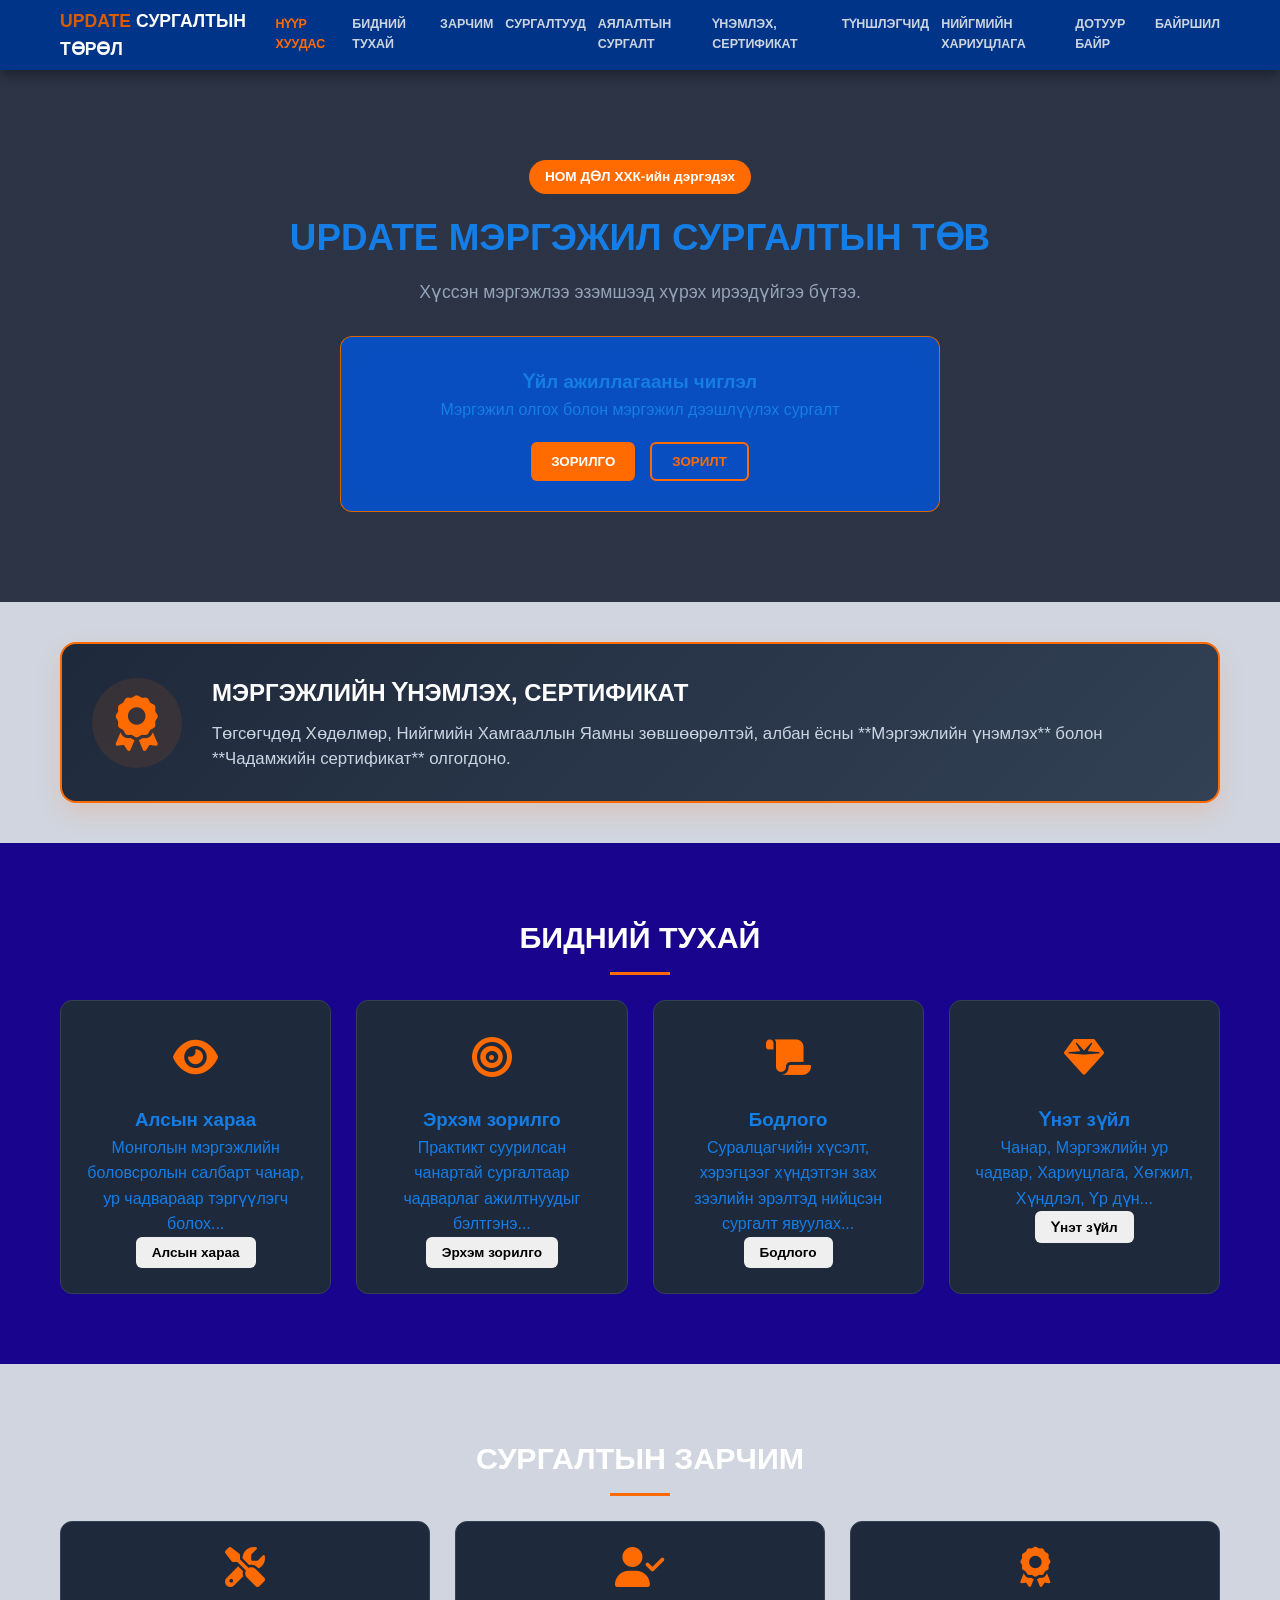
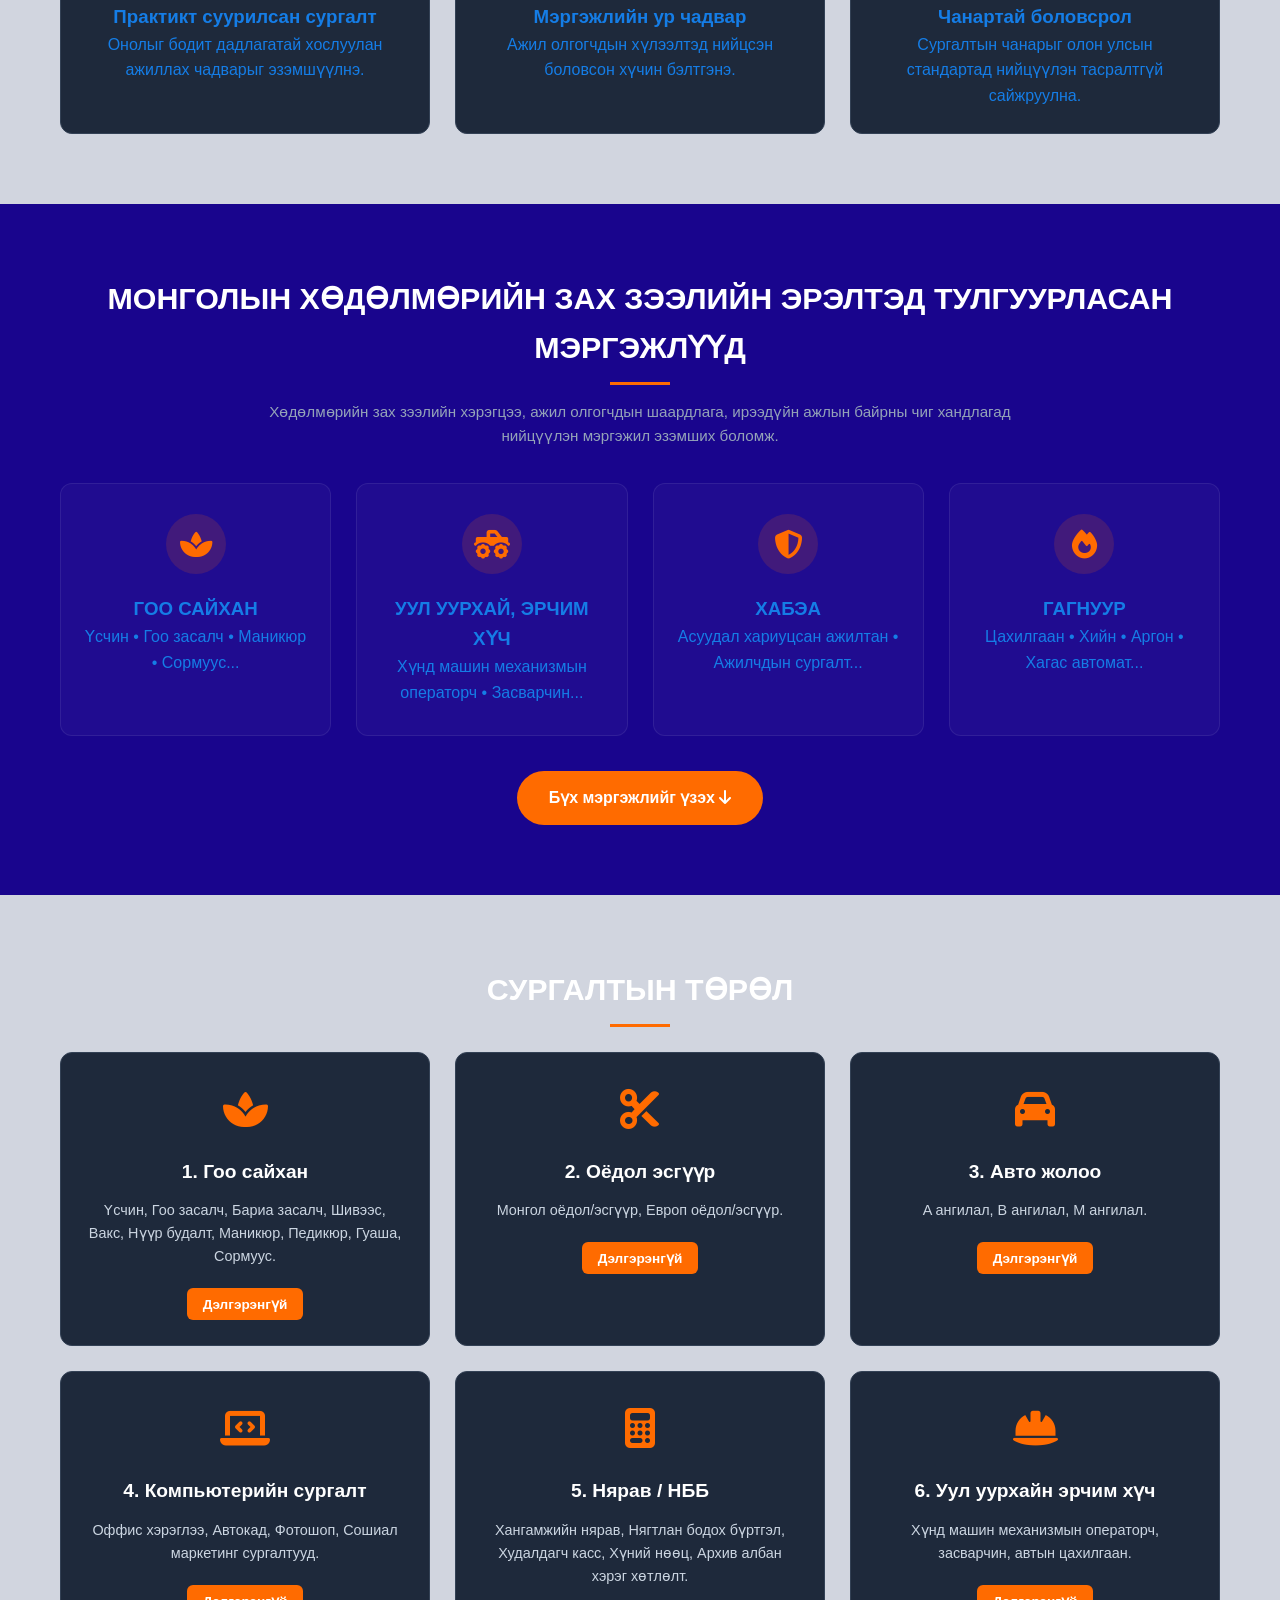
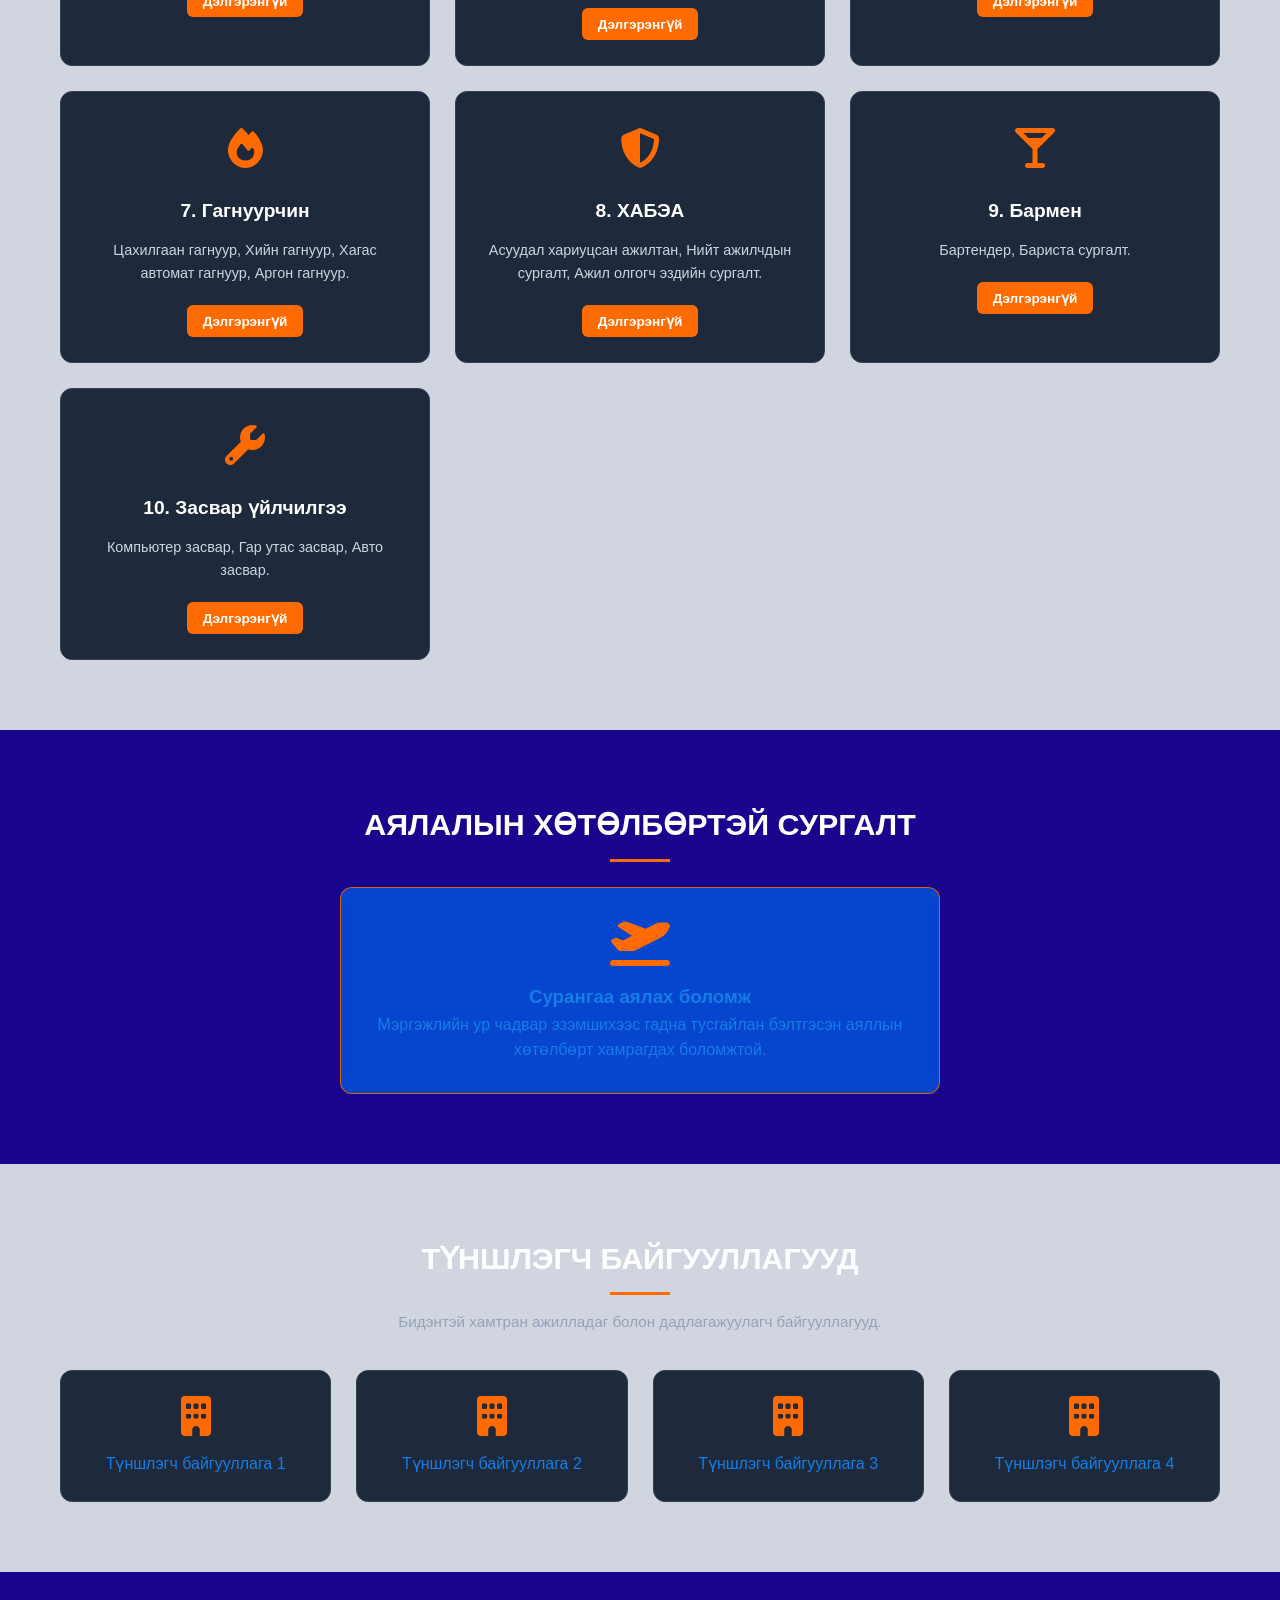
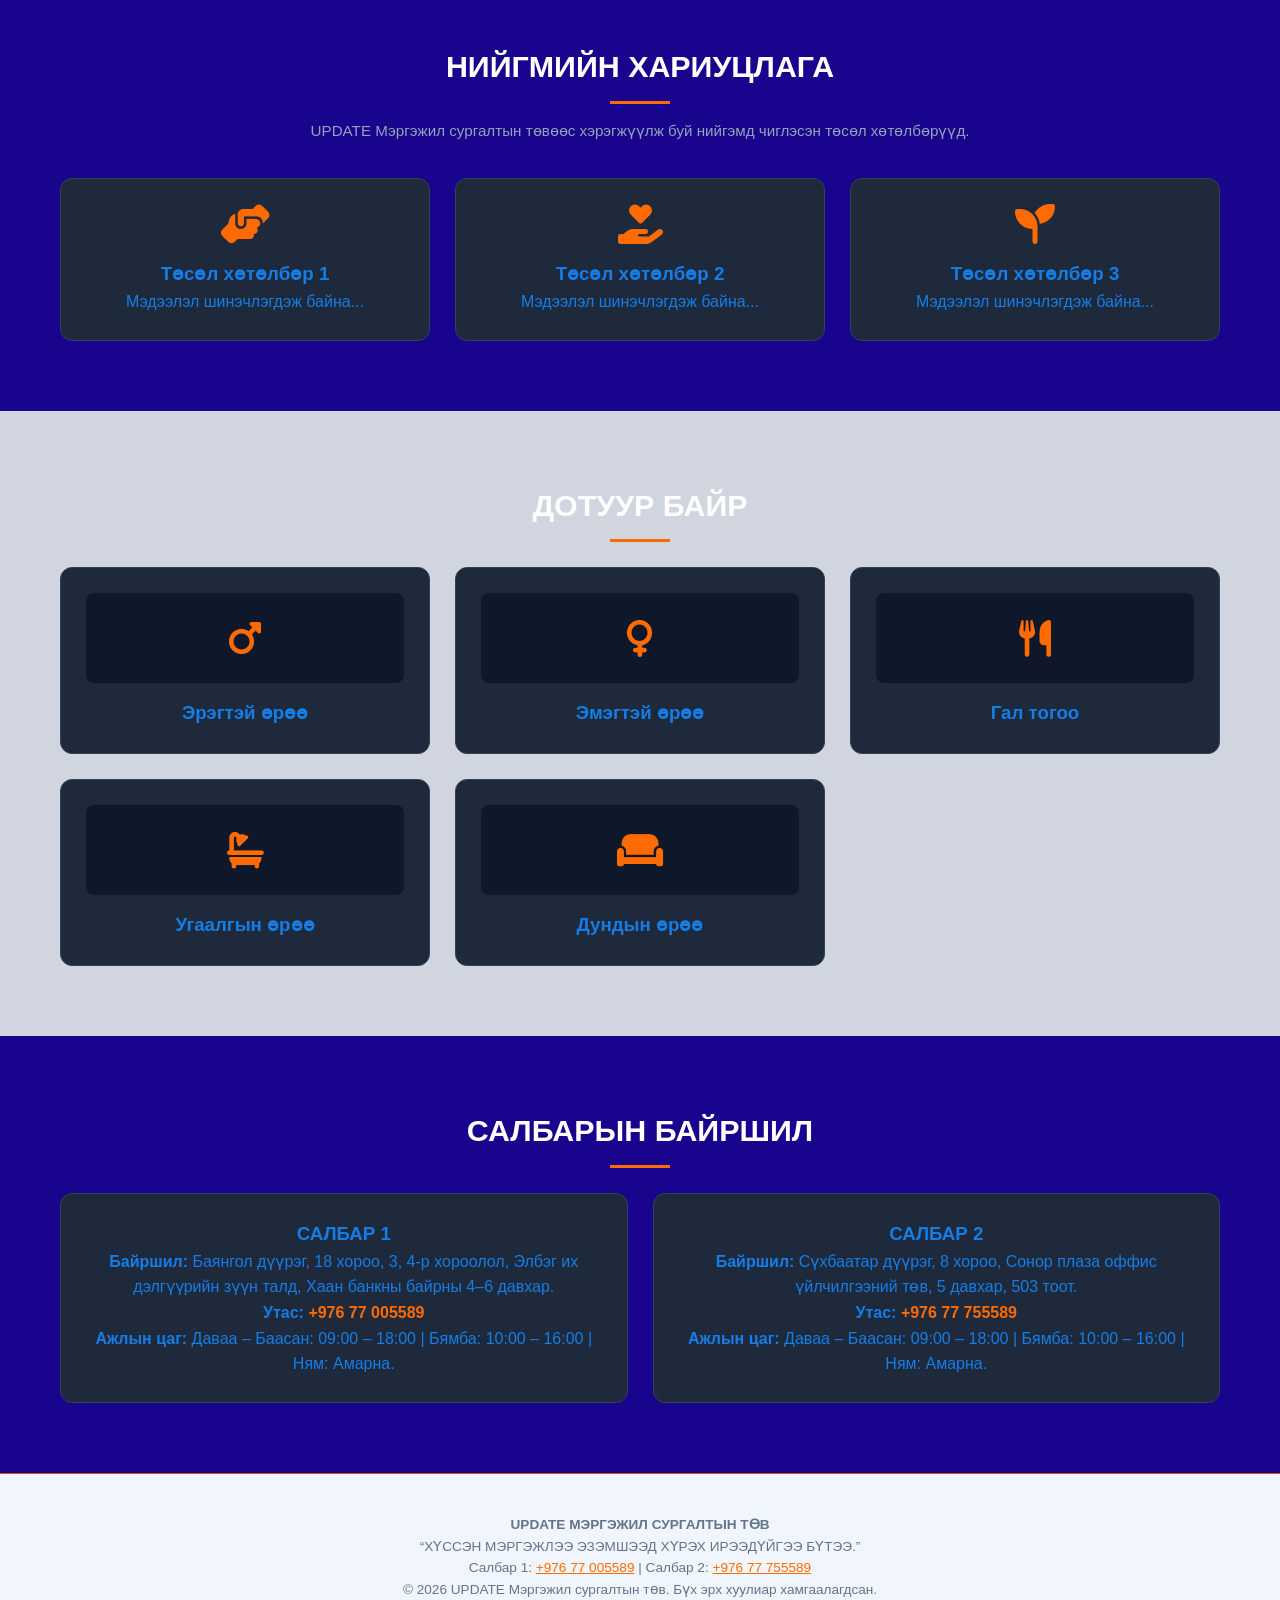
==== commit afdff1dc: "Update text content and wording" ====
--- a/index.html
+++ b/index.html
@@ -358,48 +358,48 @@
 
     <!-- COURSE MODALS -->
     <dialog id="course-1" class="custom-dialog sub-dialog">
-        <h2>1. Гоо сайхны цогц сургалт</h2>
-        <div class="sub-course-grid">
-            <div class="sub-card"><h3>Үсчин</h3><details class="duration-dropdown"><summary class="btn-time">Хугацаа</summary><div class="duration-badges"><span class="duration-box">14 хоног</span><span class="duration-box">1 сар</span><span class="duration-box">3 сар</span></div></details></div>
-            <div class="sub-card"><h3>Гоо засалч</h3><details class="duration-dropdown"><summary class="btn-time">Хугацаа</summary><div class="duration-badges"><span class="duration-box">14 хоног</span><span class="duration-box">1 сар</span><span class="duration-box">3 сар</span></div></details></div>
-            <div class="sub-card"><h3>Бариа засалч</h3><details class="duration-dropdown"><summary class="btn-time">Хугацаа</summary><div class="duration-badges"><span class="duration-box">14 хоног</span><span class="duration-box">1 сар</span><span class="duration-box">3 сар</span></div></details></div>
-            <div class="sub-card"><h3>Шивээс</h3><details class="duration-dropdown"><summary class="btn-time">Хугацаа</summary><div class="duration-badges"><span class="duration-box">7 хоног</span><span class="duration-box">14 хоног</span></div></details></div>
-            <div class="sub-card"><h3>Вакс</h3><details class="duration-dropdown"><summary class="btn-time">Хугацаа</summary><div class="duration-badges"><span class="duration-box">7 хоног</span><span class="duration-box">14 хоног</span></div></details></div>
-            <div class="sub-card"><h3>Нүүр будалт</h3><details class="duration-dropdown"><summary class="btn-time">Хугацаа</summary><div class="duration-badges"><span class="duration-box">7 хоног</span><span class="duration-box">14 хоног</span><span class="duration-box">1 сар</span></div></details></div>
-            <div class="sub-card"><h3>Маникюр</h3><details class="duration-dropdown"><summary class="btn-time">Хугацаа</summary><div class="duration-badges"><span class="duration-box">7 хоног</span><span class="duration-box">14 хоног</span><span class="duration-box">1 сар</span><span class="duration-box">3 сар</span></div></details></div>
-            <div class="sub-card"><h3>Педикюр</h3><details class="duration-dropdown"><summary class="btn-time">Хугацаа</summary><div class="duration-badges"><span class="duration-box">7 хоног</span><span class="duration-box">14 хоног</span><span class="duration-box">1 сар</span></div></details></div>
-            <div class="sub-card"><h3>Гуаша</h3><details class="duration-dropdown"><summary class="btn-time">Хугацаа</summary><div class="duration-badges"><span class="duration-box">7 хоног</span><span class="duration-box">14 хоног</span></div></details></div>
-            <div class="sub-card"><h3>Сормуус</h3><details class="duration-dropdown"><summary class="btn-time">Хугацаа</summary><div class="duration-badges"><span class="duration-box">7 хоног</span><span class="duration-box">14 хоног</span><span class="duration-box">1 сар</span><span class="duration-box">3 сар</span></div></details></div>
+        <h2>Гоо сайхны цогц сургалт</h2>
+        <div class="sub-course-grid">
+            <div class="sub-card"><h3>Үсчин</h3><details class="duration-dropdown"><summary class="btn-time">Хугацаа</summary><div class="duration-badges"><span class="duration-box">30 цаг</span><span class="duration-box">63 цаг</span><span class="duration-box">189 цаг</span></div></details></div>
+            <div class="sub-card"><h3>Гоо засалч</h3><details class="duration-dropdown"><summary class="btn-time">Хугацаа</summary><div class="duration-badges"><span class="duration-box">30 цаг</span><span class="duration-box">63 цаг</span><span class="duration-box">189 цаг</span></div></details></div>
+            <div class="sub-card"><h3>Бариа засалч</h3><details class="duration-dropdown"><summary class="btn-time">Хугацаа</summary><div class="duration-badges"><span class="duration-box">30 цаг</span><span class="duration-box">63 цаг</span><span class="duration-box">189 цаг</span></div></details></div>
+            <div class="sub-card"><h3>Шивээс</h3><details class="duration-dropdown"><summary class="btn-time">Хугацаа</summary><div class="duration-badges"><span class="duration-box">15 цаг</span><span class="duration-box">30 цаг</span></div></details></div>
+            <div class="sub-card"><h3>Вакс</h3><details class="duration-dropdown"><summary class="btn-time">Хугацаа</summary><div class="duration-badges"><span class="duration-box">15 цаг</span><span class="duration-box">30 цаг</span></div></details></div>
+            <div class="sub-card"><h3>Нүүр будалт</h3><details class="duration-dropdown"><summary class="btn-time">Хугацаа</summary><div class="duration-badges"><span class="duration-box">15 цаг</span><span class="duration-box">30 цаг</span><span class="duration-box">63 цаг</span></div></details></div>
+            <div class="sub-card"><h3>Маникюр</h3><details class="duration-dropdown"><summary class="btn-time">Хугацаа</summary><div class="duration-badges"><span class="duration-box">15 цаг/span><span class="duration-box">30 цаг</span><span class="duration-box">63 цаг</span><span class="duration-box">189 цаг</span></div></details></div>
+            <div class="sub-card"><h3>Педикюр</h3><details class="duration-dropdown"><summary class="btn-time">Хугацаа</summary><div class="duration-badges"><span class="duration-box">15 цаг</span><span class="duration-box">30 цаг</span><span class="duration-box">63 цаг</span></div></details></div>
+            <div class="sub-card"><h3>Гуаша</h3><details class="duration-dropdown"><summary class="btn-time">Хугацаа</summary><div class="duration-badges"><span class="duration-box">15 цаг</span><span class="duration-box">30 цаг</span></div></details></div>
+            <div class="sub-card"><h3>Сормуус</h3><details class="duration-dropdown"><summary class="btn-time">Хугацаа</summary><div class="duration-badges"><span class="duration-box">15 цаг</span><span class="duration-box">30 цаг</span><span class="duration-box">63 цаг</span><span class="duration-box">3 сар</span></div></details></div>
         </div>
         <button class="btn btn-primary" style="margin-top: 15px;" onclick="this.closest('dialog').close()">Хаах</button>
     </dialog>
 
     <dialog id="course-2" class="custom-dialog sub-dialog">
-        <h2>2. Оёдол эсгүүрийн сургалт</h2>
-        <div class="sub-course-grid">
-            <div class="sub-card"><h3>Монгол оёдол/эсгүүр</h3><details class="duration-dropdown"><summary class="btn-time">Хугацаа</summary><div class="duration-badges"><span class="duration-box">14 хоног</span><span class="duration-box">1 сар</span><span class="duration-box">3 сар</span></div></details></div>
-            <div class="sub-card"><h3>Европ оёдол/эсгүүр</h3><details class="duration-dropdown"><summary class="btn-time">Хугацаа</summary><div class="duration-badges"><span class="duration-box">14 хоног</span><span class="duration-box">1 сар</span><span class="duration-box">3 сар</span></div></details></div>
+        <h2>Оёдол эсгүүрийн сургалт</h2>
+        <div class="sub-course-grid">
+            <div class="sub-card"><h3>Монгол оёдол/эсгүүр</h3><details class="duration-dropdown"><summary class="btn-time">Хугацаа</summary><div class="duration-badges"><span class="duration-box">30 цаг</span><span class="duration-box">63 цаг</span><span class="duration-box">189 цаг</span></div></details></div>
+            <div class="sub-card"><h3>Европ оёдол/эсгүүр</h3><details class="duration-dropdown"><summary class="btn-time">Хугацаа</summary><div class="duration-badges"><span class="duration-box">30 цаг</span><span class="duration-box">63 цаг</span><span class="duration-box">189 цаг</span></div></details></div>
         </div>
         <button class="btn btn-primary" style="margin-top: 15px;" onclick="this.closest('dialog').close()">Хаах</button>
     </dialog>
 
     <dialog id="course-3" class="custom-dialog sub-dialog">
-        <h2>3. Авто жолооны сургалт</h2>
-        <div class="sub-course-grid">
-            <div class="sub-card"><h3>A ангилал</h3><details class="duration-dropdown"><summary class="btn-time">Хугацаа</summary><div class="duration-badges"><span class="duration-box">14 хоног</span><span class="duration-box">21 хоног</span><span class="duration-box">45 хоног</span></div></details></div>
-            <div class="sub-card"><h3>B ангилал</h3><details class="duration-dropdown"><summary class="btn-time">Хугацаа</summary><div class="duration-badges"><span class="duration-box">14 хоног</span><span class="duration-box">21 хоног</span><span class="duration-box">45 хоног</span></div></details></div>
+        <h2>Авто жолооны сургалт</h2>
+        <div class="sub-course-grid">
+            <div class="sub-card"><h3>A ангилал</h3><details class="duration-dropdown"><summary class="btn-time">Хугацаа</summary><div class="duration-badges"><span class="duration-box">30 цаг</span><span class="duration-box">30 цаг</span><span class="duration-box">135 цаг</span></div></details></div>
+            <div class="sub-card"><h3>B ангилал</h3><details class="duration-dropdown"><summary class="btn-time">Хугацаа</summary><div class="duration-badges"><span class="duration-box">30 цаг</span><span class="duration-box">30 цаг</span><span class="duration-box">135 цаг</span></div></details></div>
             <div class="sub-card"><h3>М ангилал</h3><p style="font-size: 0.85rem; color: #aaa; margin-top: 10px;">Стандарт хөтөлбөрөөр хичээллэнэ</p></div>
         </div>
         <button class="btn btn-primary" style="margin-top: 15px;" onclick="this.closest('dialog').close()">Хаах</button>
     </dialog>
 
     <dialog id="course-4" class="custom-dialog sub-dialog">
-        <h2>4. Компьютерийн сургалт</h2>
-        <div class="sub-course-grid">
-            <div class="sub-card"><h3>Оффис хэрэглээний программ</h3><details class="duration-dropdown"><summary class="btn-time">Хугацаа</summary><div class="duration-badges"><span class="duration-box">7 хоног</span><span class="duration-box">14 хоног</span><span class="duration-box">21 хоног</span></div></details></div>
-            <div class="sub-card"><h3>Автокад</h3><details class="duration-dropdown"><summary class="btn-time">Хугацаа</summary><div class="duration-badges"><span class="duration-box">7 хоног</span></div></details></div>
-            <div class="sub-card"><h3>Фотошоп</h3><details class="duration-dropdown"><summary class="btn-time">Хугацаа</summary><div class="duration-badges"><span class="duration-box">7 хоног</span><span class="duration-box">14 хоног</span></div></details></div>
-            <div class="sub-card"><h3>Сошиал маркетинг</h3><details class="duration-dropdown"><summary class="btn-time">Хугацаа</summary><div class="duration-badges"><span class="duration-box">7 хоног</span></div></details></div>
+        <h2>Компьютерийн сургалт</h2>
+        <div class="sub-course-grid">
+            <div class="sub-card"><h3>Оффис хэрэглээний программ</h3><details class="duration-dropdown"><summary class="btn-time">Хугацаа</summary><div class="duration-badges"><span class="duration-box">15 цаг</span><span class="duration-box">30 цаг</span><span class="duration-box">63 цаг</span></div></details></div>
+            <div class="sub-card"><h3>Автокад</h3><details class="duration-dropdown"><summary class="btn-time">Хугацаа</summary><div class="duration-badges"><span class="duration-box">15 цаг</span></div></details></div>
+            <div class="sub-card"><h3>Фотошоп</h3><details class="duration-dropdown"><summary class="btn-time">Хугацаа</summary><div class="duration-badges"><span class="duration-box">15 цаг</span><span class="duration-box">30 цаг</span></div></details></div>
+            <div class="sub-card"><h3>Сошиал маркетинг</h3><details class="duration-dropdown"><summary class="btn-time">Хугацаа</summary><div class="duration-badges"><span class="duration-box">15 цаг</span></div></details></div>
         </div>
         <button class="btn btn-primary" style="margin-top: 15px;" onclick="this.closest('dialog').close()">Хаах</button>
     </dialog>
@@ -407,11 +407,11 @@
     <dialog id="course-5" class="custom-dialog sub-dialog">
         <h2>5. Нярав/НББ сургалт</h2>
         <div class="sub-course-grid">
-            <div class="sub-card"><h3>Хангамжийн нярав</h3><details class="duration-dropdown"><summary class="btn-time">Хугацаа</summary><div class="duration-badges"><span class="duration-box">14 хоног</span><span class="duration-box">1 сар</span><span class="duration-box">3 сар</span></div></details></div>
-            <div class="sub-card"><h3>Нягтлан бодох бүртгэл</h3><details class="duration-dropdown"><summary class="btn-time">Хугацаа</summary><div class="duration-badges"><span class="duration-box">14 хоног</span><span class="duration-box">1 сар</span><span class="duration-box">3 сар</span></div></details></div>
+            <div class="sub-card"><h3>Хангамжийн нярав</h3><details class="duration-dropdown"><summary class="btn-time">Хугацаа</summary><div class="duration-badges"><span class="duration-box">30 цаг</span><span class="duration-box">63 цаг</span><span class="duration-box">189 цаг</span></div></details></div>
+            <div class="sub-card"><h3>Нягтлан бодох бүртгэл</h3><details class="duration-dropdown"><summary class="btn-time">Хугацаа</summary><div class="duration-badges"><span class="duration-box">30 цаг</span><span class="duration-box">63 цаг</span><span class="duration-box">189 цаг</span></div></details></div>
             <div class="sub-card"><h3>Худалдагч касс</h3><p style="font-size: 0.85rem; color: #aaa; margin-top: 10px;">Стандарт хөтөлбөрөөр хичээллэнэ</p></div>
-            <div class="sub-card"><h3>Хүний нөөц</h3><details class="duration-dropdown"><summary class="btn-time">Хугацаа</summary><div class="duration-badges"><span class="duration-box">14 хоног</span><span class="duration-box">1 сар</span><span class="duration-box">3 сар</span></div></details></div>
-            <div class="sub-card"><h3>Архив албан хэрэг хөтлөлт</h3><details class="duration-dropdown"><summary class="btn-time">Хугацаа</summary><div class="duration-badges"><span class="duration-box">14 хоног</span><span class="duration-box">1 сар</span><span class="duration-box">3 сар</span></div></details></div>
+            <div class="sub-card"><h3>Хүний нөөц</h3><details class="duration-dropdown"><summary class="btn-time">Хугацаа</summary><div class="duration-badges"><span class="duration-box">30 цаг</span><span class="duration-box">63 цаг</span><span class="duration-box">189 цаг</span></div></details></div>
+            <div class="sub-card"><h3>Архив албан хэрэг хөтлөлт</h3><details class="duration-dropdown"><summary class="btn-time">Хугацаа</summary><div class="duration-badges"><span class="duration-box">30 цаг</span><span class="duration-box">63 цаг</span><span class="duration-box">189 цаг</span></div></details></div>
         </div>
         <button class="btn btn-primary" style="margin-top: 15px;" onclick="this.closest('dialog').close()">Хаах</button>
     </dialog>
@@ -419,9 +419,9 @@
     <dialog id="course-6" class="custom-dialog sub-dialog">
         <h2>6. Уул уурхайн эрчим хүч</h2>
         <div class="sub-course-grid">
-            <div class="sub-card"><h3>Хүнд машин механизмын операторч</h3><details class="duration-dropdown"><summary class="btn-time">Хугацаа</summary><div class="duration-badges"><span class="duration-box">7 хоног</span><span class="duration-box">14 хоног</span><span class="duration-box">1 сар</span><span class="duration-box">3 сар</span></div></details></div>
-            <div class="sub-card"><h3>Хүнд машин механизмын засварчин</h3><details class="duration-dropdown"><summary class="btn-time">Хугацаа</summary><div class="duration-badges"><span class="duration-box">7 хоног</span><span class="duration-box">14 хоног</span><span class="duration-box">1 сар</span><span class="duration-box">3 сар</span></div></details></div>
-            <div class="sub-card"><h3>Автын цахилгаан</h3><details class="duration-dropdown"><summary class="btn-time">Хугацаа</summary><div class="duration-badges"><span class="duration-box">7 хоног</span><span class="duration-box">14 хоног</span><span class="duration-box">1 сар</span><span class="duration-box">3 сар</span></div></details></div>
+            <div class="sub-card"><h3>Хүнд машин механизмын операторч</h3><details class="duration-dropdown"><summary class="btn-time">Хугацаа</summary><div class="duration-badges"><span class="duration-box">15 цаг</span><span class="duration-box">30 цаг</span><span class="duration-box">63 цаг</span><span class="duration-box">189 цаг</span></div></details></div>
+            <div class="sub-card"><h3>Хүнд машин механизмын засварчин</h3><details class="duration-dropdown"><summary class="btn-time">Хугацаа</summary><div class="duration-badges"><span class="duration-box">15 цаг</span><span class="duration-box">30 цаг</span><span class="duration-box">63 цаг</span><span class="duration-box">189 цаг</span></div></details></div>
+            <div class="sub-card"><h3>Автын цахилгаан</h3><details class="duration-dropdown"><summary class="btn-time">Хугацаа</summary><div class="duration-badges"><span class="duration-box">15 цаг</span><span class="duration-box">30 цаг</span><span class="duration-box">63 цаг</span><span class="duration-box">189 цаг</span></div></details></div>
         </div>
         <button class="btn btn-primary" style="margin-top: 15px;" onclick="this.closest('dialog').close()">Хаах</button>
     </dialog>
@@ -429,10 +429,10 @@
     <dialog id="course-7" class="custom-dialog sub-dialog">
         <h2>7. Гагнуурчин</h2>
         <div class="sub-course-grid">
-            <div class="sub-card"><h3>Цахилгаан гагнуур</h3><details class="duration-dropdown"><summary class="btn-time">Хугацаа</summary><div class="duration-badges"><span class="duration-box">7 хоног</span><span class="duration-box">14 хоног</span><span class="duration-box">1 сар</span><span class="duration-box">3 сар</span></div></details></div>
-            <div class="sub-card"><h3>Хийн гагнуур</h3><details class="duration-dropdown"><summary class="btn-time">Хугацаа</summary><div class="duration-badges"><span class="duration-box">7 хоног</span><span class="duration-box">14 хоног</span><span class="duration-box">1 сар</span><span class="duration-box">3 сар</span></div></details></div>
-            <div class="sub-card"><h3>Хагас автомат гагнуур</h3><details class="duration-dropdown"><summary class="btn-time">Хугацаа</summary><div class="duration-badges"><span class="duration-box">7 хоног</span><span class="duration-box">14 хоног</span><span class="duration-box">1 сар</span><span class="duration-box">3 сар</span></div></details></div>
-            <div class="sub-card"><h3>Аргон гагнуур</h3><details class="duration-dropdown"><summary class="btn-time">Хугацаа</summary><div class="duration-badges"><span class="duration-box">7 хоног</span><span class="duration-box">14 хоног</span><span class="duration-box">1 сар</span><span class="duration-box">3 сар</span></div></details></div>
+            <div class="sub-card"><h3>Цахилгаан гагнуур</h3><details class="duration-dropdown"><summary class="btn-time">Хугацаа</summary><div class="duration-badges"><span class="duration-box">15 цаг</span><span class="duration-box">30 цаг</span><span class="duration-box">63 цаг</span><span class="duration-box">189 цаг</span></div></details></div>
+            <div class="sub-card"><h3>Хийн гагнуур</h3><details class="duration-dropdown"><summary class="btn-time">Хугацаа</summary><div class="duration-badges"><span class="duration-box">15 цаг</span><span class="duration-box">30 цаг</span><span class="duration-box">63 цаг</span><span class="duration-box">189 цаг</span></div></details></div>
+            <div class="sub-card"><h3>Хагас автомат гагнуур</h3><details class="duration-dropdown"><summary class="btn-time">Хугацаа</summary><div class="duration-badges"><span class="duration-box">15 цаг</span><span class="duration-box">30 цаг</span><span class="duration-box">63 цаг</span><span class="duration-box">189 цаг</span></div></details></div>
+            <div class="sub-card"><h3>Аргон гагнуур</h3><details class="duration-dropdown"><summary class="btn-time">Хугацаа</summary><div class="duration-badges"><span class="duration-box">15 цаг</span><span class="duration-box">30 цаг</span><span class="duration-box">63 цаг</span><span class="duration-box">189 цаг</span></div></details></div>
         </div>
         <button class="btn btn-primary" style="margin-top: 15px;" onclick="this.closest('dialog').close()">Хаах</button>
     </dialog>
@@ -440,7 +440,7 @@
     <dialog id="course-8" class="custom-dialog sub-dialog">
         <h2>8. ХАБЭА</h2>
         <div class="sub-course-grid">
-            <div class="sub-card"><h3>Асуудал хариуцсан ажилтан</h3><details class="duration-dropdown"><summary class="btn-time">Хугацаа</summary><div class="duration-badges"><span class="duration-box">14 хоног</span><span class="duration-box">1 сар</span><span class="duration-box">3 сар</span></div></details></div>
+            <div class="sub-card"><h3>Асуудал хариуцсан ажилтан</h3><details class="duration-dropdown"><summary class="btn-time">Хугацаа</summary><div class="duration-badges"><span class="duration-box">30 цаг</span><span class="duration-box">63 цаг</span><span class="duration-box">189 цаг</span></div></details></div>
             <div class="sub-card"><h3>Нийт ажилчдын сургалт</h3><p style="font-size: 0.85rem; color: #aaa; margin-top: 10px;">Захиалгат болон стандарт хөтөлбөр</p></div>
             <div class="sub-card"><h3>Ажил олгогч эздийн сургалт</h3><p style="font-size: 0.85rem; color: #aaa; margin-top: 10px;">Захиалгат болон стандарт хөтөлбөр</p></div>
         </div>
@@ -450,8 +450,8 @@
     <dialog id="course-9" class="custom-dialog sub-dialog">
         <h2>9. Бармен</h2>
         <div class="sub-course-grid">
-            <div class="sub-card"><h3>Бартендер</h3><details class="duration-dropdown"><summary class="btn-time">Хугацаа</summary><div class="duration-badges"><span class="duration-box">7 хоног</span><span class="duration-box">14 хоног</span></div></details></div>
-            <div class="sub-card"><h3>Бариста</h3><details class="duration-dropdown"><summary class="btn-time">Хугацаа</summary><div class="duration-badges"><span class="duration-box">7 хоног</span><span class="duration-box">14 хоног</span></div></details></div>
+            <div class="sub-card"><h3>Бартендер</h3><details class="duration-dropdown"><summary class="btn-time">Хугацаа</summary><div class="duration-badges"><span class="duration-box">15 цаг</span><span class="duration-box">30 цаг</span></div></details></div>
+            <div class="sub-card"><h3>Бариста</h3><details class="duration-dropdown"><summary class="btn-time">Хугацаа</summary><div class="duration-badges"><span class="duration-box">15 цаг</span><span class="duration-box">30 цаг</span></div></details></div>
         </div>
         <button class="btn btn-primary" style="margin-top: 15px;" onclick="this.closest('dialog').close()">Хаах</button>
     </dialog>
@@ -459,9 +459,9 @@
     <dialog id="course-10" class="custom-dialog sub-dialog">
         <h2>10. Засвар үйлчилгээ</h2>
         <div class="sub-course-grid">
-            <div class="sub-card"><h3>Компьютер засвар</h3><details class="duration-dropdown"><summary class="btn-time">Хугацаа</summary><div class="duration-badges"><span class="duration-box">7 хоног</span><span class="duration-box">14 хоног</span><span class="duration-box">1 сар</span><span class="duration-box">3 сар</span></div></details></div>
-            <div class="sub-card"><h3>Гар утас засвар</h3><details class="duration-dropdown"><summary class="btn-time">Хугацаа</summary><div class="duration-badges"><span class="duration-box">7 хоног</span><span class="duration-box">14 хоног</span><span class="duration-box">1 сар</span><span class="duration-box">3 сар</span></div></details></div>
-            <div class="sub-card"><h3>Авто засвар</h3><details class="duration-dropdown"><summary class="btn-time">Хугацаа</summary><div class="duration-badges"><span class="duration-box">7 хоног</span><span class="duration-box">14 хоног</span><span class="duration-box">1 сар</span><span class="duration-box">3 сар</span></div></details></div>
+            <div class="sub-card"><h3>Компьютер засвар</h3><details class="duration-dropdown"><summary class="btn-time">Хугацаа</summary><div class="duration-badges"><span class="duration-box">15 цаг</span><span class="duration-box">30 цаг</span><span class="duration-box">63 цаг</span><span class="duration-box">189 цаг</span></div></details></div>
+            <div class="sub-card"><h3>Гар утас засвар</h3><details class="duration-dropdown"><summary class="btn-time">Хугацаа</summary><div class="duration-badges"><span class="duration-box">15 цаг</span><span class="duration-box">30 цаг</span><span class="duration-box">63 цаг</span><span class="duration-box">189 цаг</span></div></details></div>
+            <div class="sub-card"><h3>Авто засвар</h3><details class="duration-dropdown"><summary class="btn-time">Хугацаа</summary><div class="duration-badges"><span class="duration-box">15 цаг</span><span class="duration-box">30 цаг</span><span class="duration-box">63 цаг</span><span class="duration-box">189 цаг</span></div></details></div>
         </div>
         <button class="btn btn-primary" style="margin-top: 15px;" onclick="this.closest('dialog').close()">Хаах</button>
     </dialog>
--- a/style.css
+++ b/style.css
@@ -8,8 +8,8 @@
 
 /* Background өнгөнүүдийг жигдчлэн цэвэрхэн болгосон */
 body {
-    background-color: #0f172a;
-    color: #f8fafc;
+    background-color: #d1d5df;
+    color: #157de6;
     line-height: 1.6;
 }
 
@@ -25,7 +25,7 @@
 
 /* Navbar */
 .navbar {
-    background-color: #1e293b;
+    background-color: #003488;
     position: sticky;
     top: 0;
     z-index: 1000;
@@ -40,14 +40,14 @@
 }
 
 .logo {
-    color: #ffffff;
+    color: #fdfdfd;
     font-weight: 800;
     font-size: 1.1rem;
     text-decoration: none;
 }
 
 .logo-accent {
-    color: #ff6b00;
+    color: #db5b00;
 }
 
 .nav-menu {
@@ -73,7 +73,7 @@
 }
 
 .bg-alt {
-    background-color: #1e293b;
+    background-color: #19058d;
 }
 
 .section-title {
@@ -126,9 +126,9 @@
 }
 
 .glass-card {
-    background: rgba(30, 41, 59, 0.8);
+    background: rgba(2, 86, 223, 0.8);
     backdrop-filter: blur(10px);
-    border: 1px solid rgba(255, 255, 255, 0.1);
+    border: 1px solid rgba(218, 100, 3, 0.993);
     padding: 30px;
     border-radius: 12px;
     max-width: 600px;
@@ -408,9 +408,9 @@
 }
 
 footer {
-    background: #090d16;
+    background: #f1f5fd;
     padding: 40px 0;
-    border-top: 1px solid #1e293b;
+    border-top: 1px solid #e74809;
     color: #64748b;
     font-size: 0.85rem;
 }
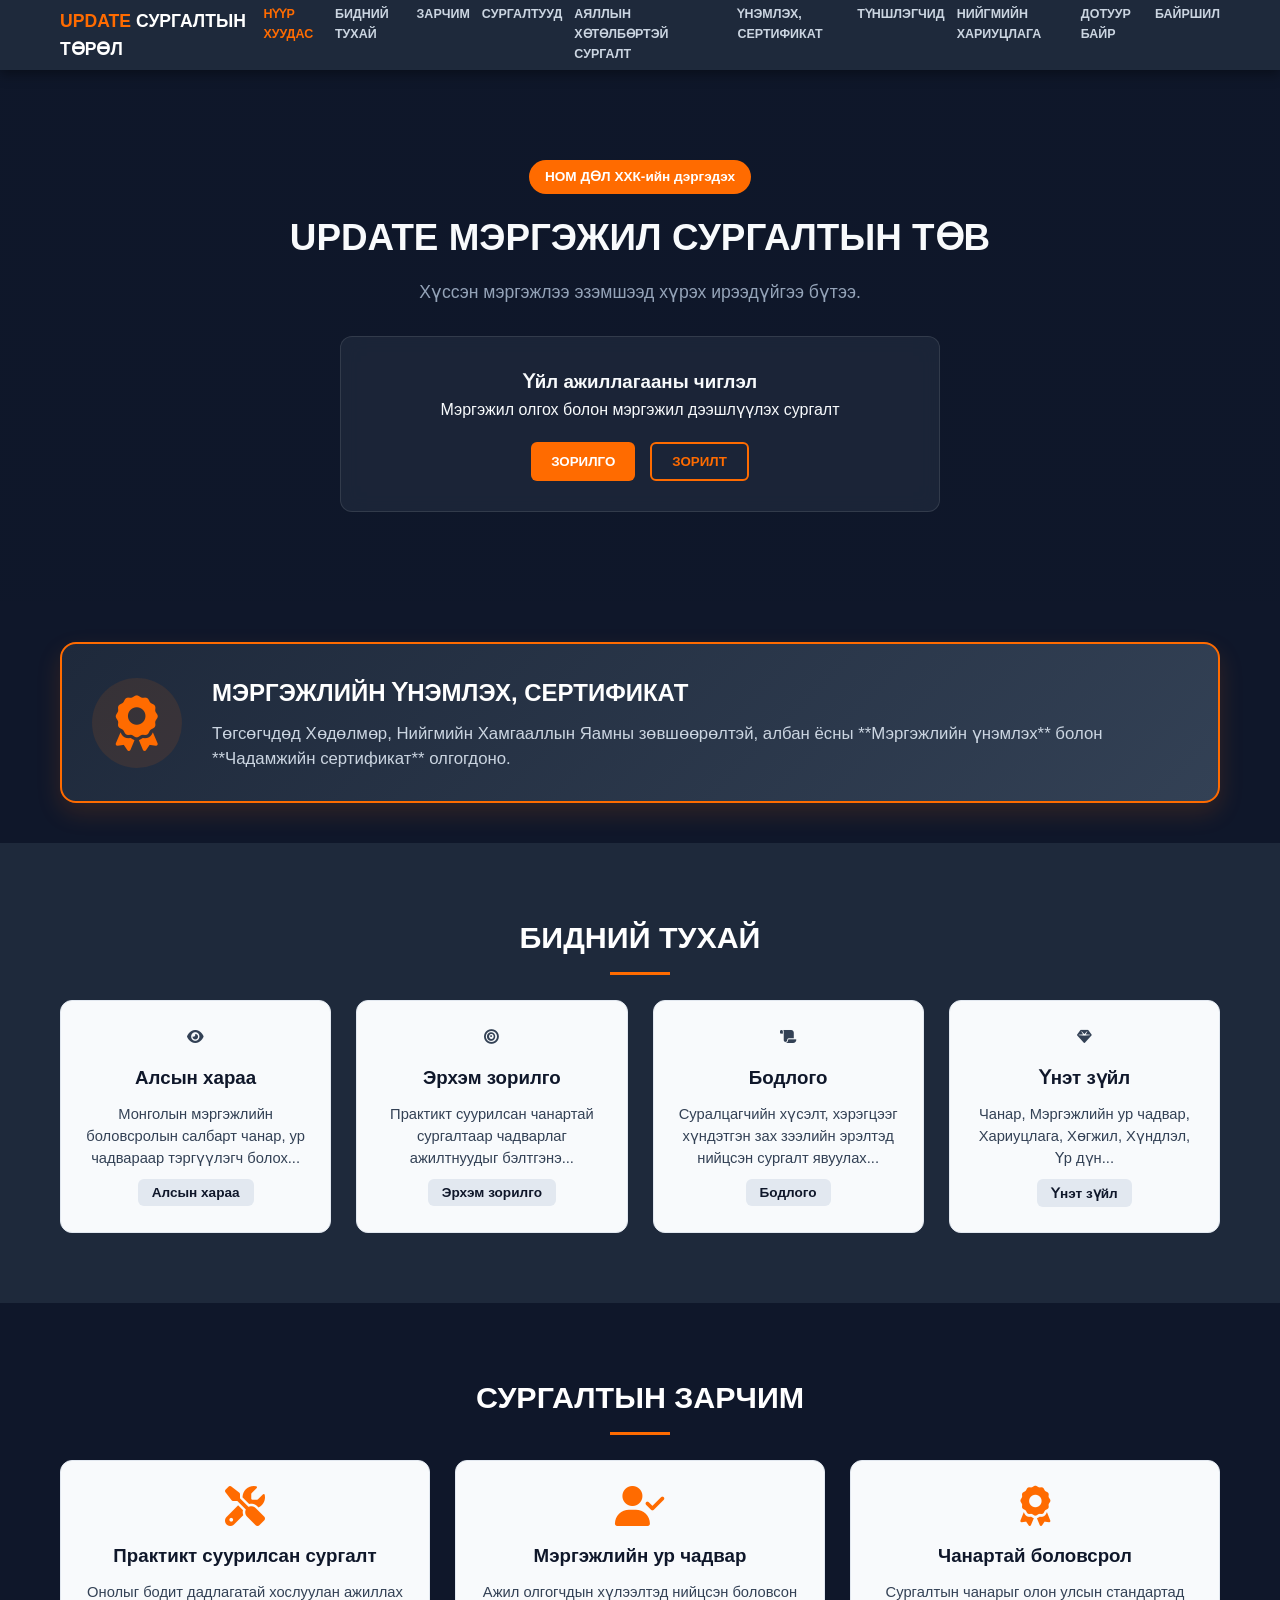
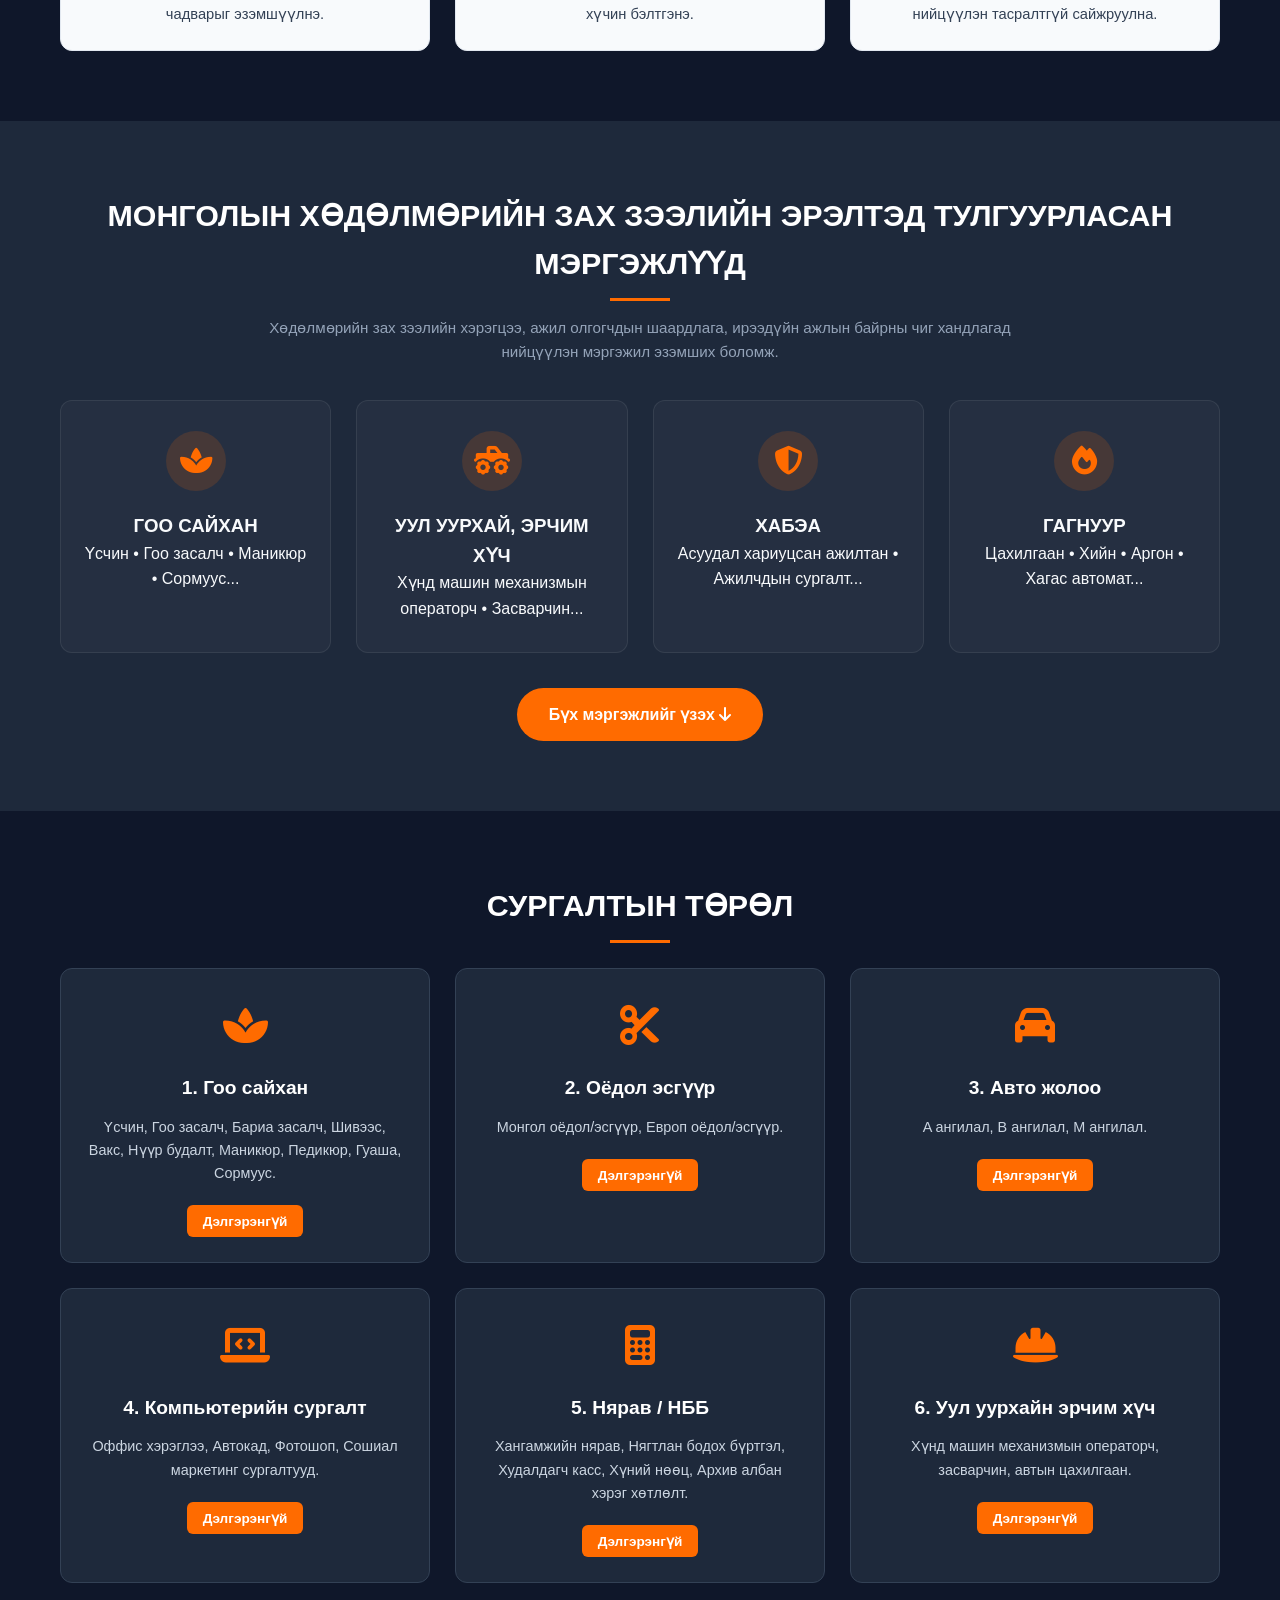
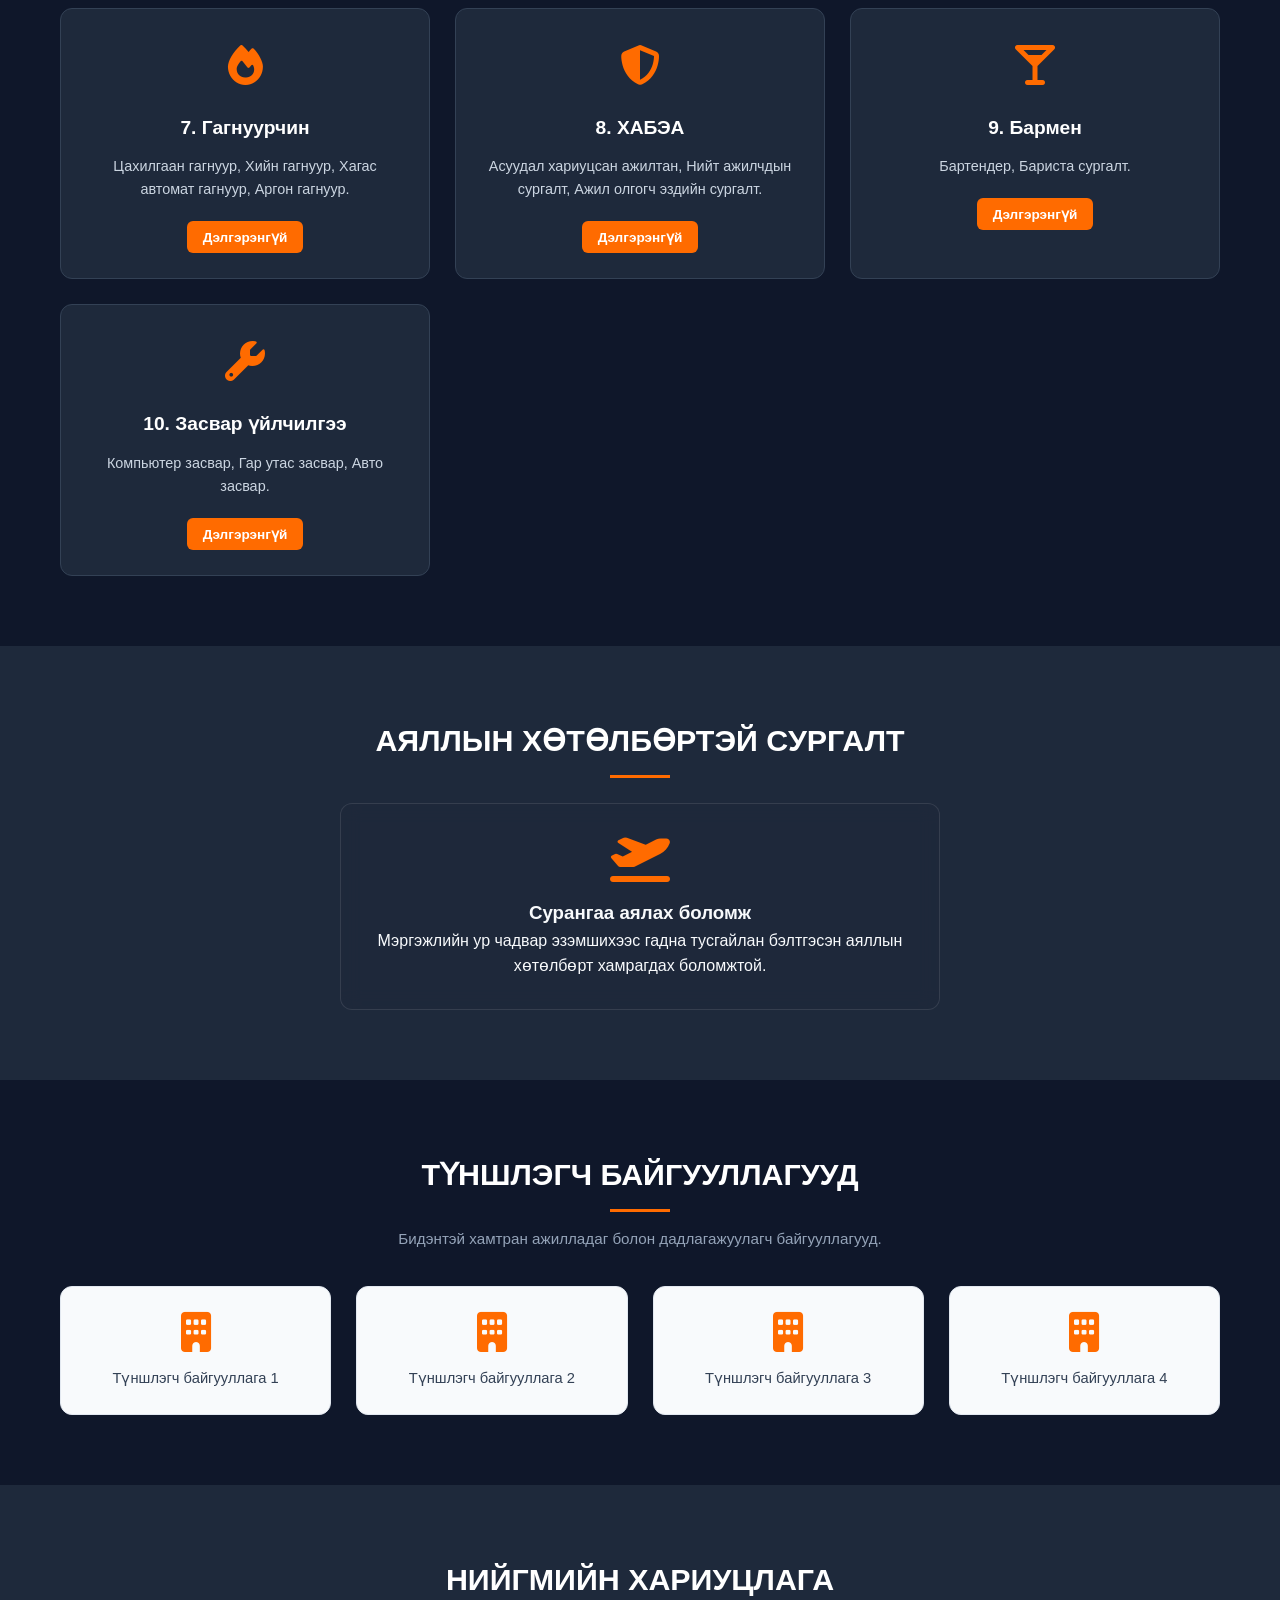
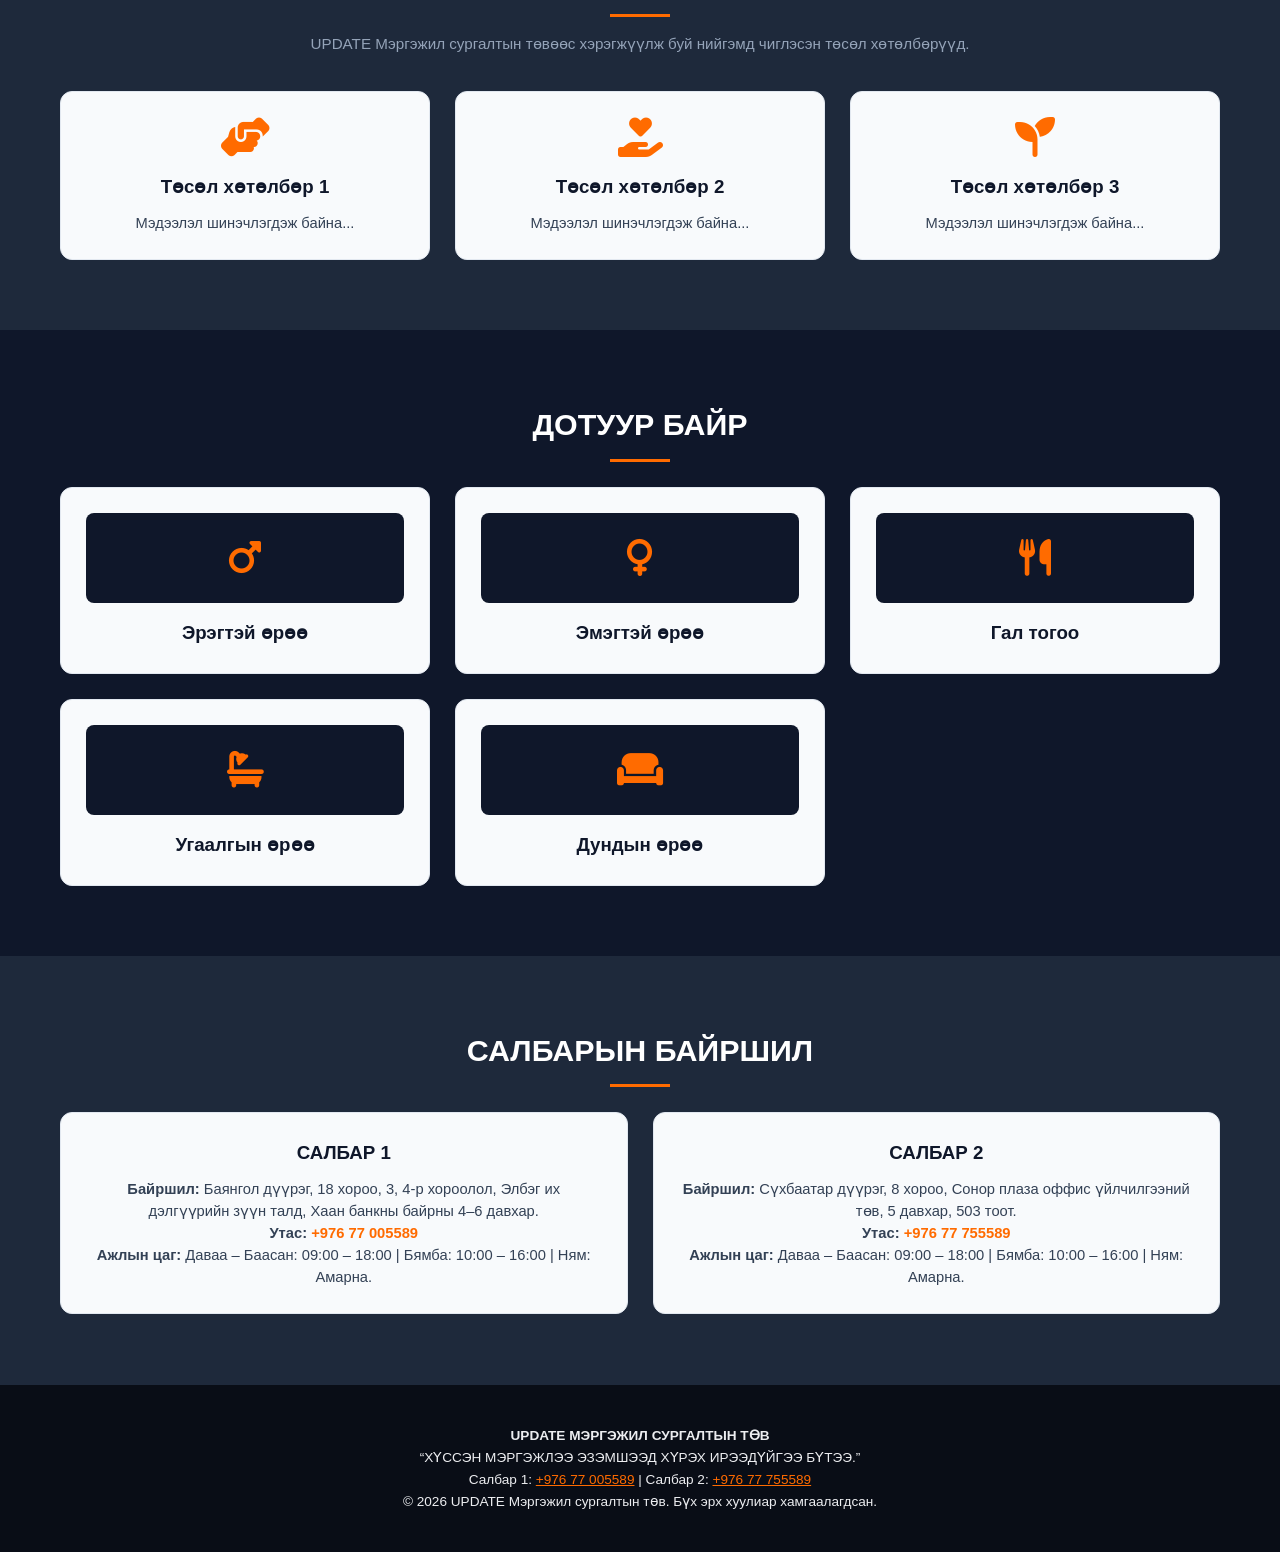
==== commit 996e2cf4: "Update text content and wording" ====
--- a/index.html
+++ b/index.html
@@ -17,7 +17,7 @@
                 <a href="#about" class="nav-link">БИДНИЙ ТУХАЙ</a>
                 <a href="#principles" class="nav-link">ЗАРЧИМ</a>
                 <a href="#courses" class="nav-link">СУРГАЛТУУД</a>
-                <a href="#travel" class="nav-link">АЯЛАЛТЫН СУРГАЛТ</a>
+                <a href="#travel" class="nav-link">АЯЛЛЫН ХӨТӨЛБӨРТЭЙ СУРГАЛТ</a>
                 <a href="#certificate" class="nav-link">ҮНЭМЛЭХ, СЕРТИФИКАТ</a>
                 <a href="#partners" class="nav-link">ТҮНШЛЭГЧИД</a>
                 <a href="#csr" class="nav-link">НИЙГМИЙН ХАРИУЦЛАГА</a>
@@ -207,7 +207,7 @@
 
     <section id="travel" class="section bg-alt">
         <div class="container text-center">
-            <h2 class="section-title">АЯЛАЛЫН ХӨТӨЛБӨРТЭЙ СУРГАЛТ</h2>
+            <h2 class="section-title">АЯЛЛЫН ХӨТӨЛБӨРТЭЙ СУРГАЛТ</h2>
             <div class="glass-card">
                 <i class="fas fa-plane-departure" style="font-size: 3rem; color: #ff6b00; margin-bottom: 1rem;"></i>
                 <h3>Сурангаа аялах боломж</h3>
--- a/style.css
+++ b/style.css
@@ -8,8 +8,8 @@
 
 /* Background өнгөнүүдийг жигдчлэн цэвэрхэн болгосон */
 body {
-    background-color: #d1d5df;
-    color: #157de6;
+    background-color: #0f172a;
+    color: #f8fafc;
     line-height: 1.6;
 }
 
@@ -25,7 +25,7 @@
 
 /* Navbar */
 .navbar {
-    background-color: #003488;
+    background-color: #1e293b;
     position: sticky;
     top: 0;
     z-index: 1000;
@@ -40,14 +40,14 @@
 }
 
 .logo {
-    color: #fdfdfd;
+    color: #ffffff;
     font-weight: 800;
     font-size: 1.1rem;
     text-decoration: none;
 }
 
 .logo-accent {
-    color: #db5b00;
+    color: #ff6b00;
 }
 
 .nav-menu {
@@ -73,7 +73,7 @@
 }
 
 .bg-alt {
-    background-color: #19058d;
+    background-color: #1e293b;
 }
 
 .section-title {
@@ -126,9 +126,9 @@
 }
 
 .glass-card {
-    background: rgba(2, 86, 223, 0.8);
+    background: rgba(30, 41, 59, 0.8);
     backdrop-filter: blur(10px);
-    border: 1px solid rgba(218, 100, 3, 0.993);
+    border: 1px solid rgba(255, 255, 255, 0.1);
     padding: 30px;
     border-radius: 12px;
     max-width: 600px;
@@ -193,19 +193,50 @@
 .grid-3 { grid-template-columns: repeat(auto-fit, minmax(280px, 1fr)); }
 .grid-4 { grid-template-columns: repeat(auto-fit, minmax(220px, 1fr)); }
 
-/* Cards General */
+/* ========================================================= */
+/* ЦАГААН КАРТУУДЫН ТЕКСТҮҮДИЙГ БАРААН ЦЭНХЭР БОЛГОСОН ХЭСЭГ  */
+/* ========================================================= */
 .card, .feature-card, .dorm-card, .placeholder-card {
-    background: #1e293b;
-    border: 1px solid #334155;
+    background: #f8fafc; /* Цагаан саарал арын дэвсгэр */
+    border: 1px solid #e2e8f0;
     border-radius: 12px;
     padding: 25px;
     text-align: center;
-    transition: transform 0.3s ease, border-color 0.3s ease;
+    transition: transform 0.3s ease, border-color 0.3s ease, box-shadow 0.3s ease;
+    color: #0f172a; /* Үндсэн текстийн өнгө: Бараан цэнхэр */
+}
+
+/* Цагаан картон доторх бүх гарчиг болон бичвэрт бараан өнгө оноох */
+.card h1, .card h2, .card h3, .card h4,
+.feature-card h1, .feature-card h2, .feature-card h3, .feature-card h4,
+.placeholder-card h1, .placeholder-card h2, .placeholder-card h3, .placeholder-card h4 {
+    color: #0f172a !important;
+    font-weight: 700;
+    margin-bottom: 10px;
+}
+
+.card p, .feature-card p, .placeholder-card p, .card div, .feature-card div {
+    color: #334155 !important; /* Уншихад тодорхой саарал-цэнхэр */
+    font-size: 0.92rem;
+    line-height: 1.5;
+}
+
+/* Картон доторх товчлуур болон badge-ийн стиль */
+.card .btn-sm, .card button, .feature-card .btn-sm {
+    background-color: #e2e8f0;
+    color: #0f172a !important;
+    font-weight: 600;
+    border-radius: 6px;
+    padding: 6px 14px;
+    display: inline-block;
+    margin-top: 10px;
+    border: none;
 }
 
 .card:hover, .feature-card:hover, .placeholder-card:hover {
     border-color: #ff6b00;
     transform: translateY(-5px);
+    box-shadow: 0 10px 20px rgba(0, 0, 0, 0.15);
 }
 
 .card-icon, .feature-icon, .placeholder-icon {
@@ -408,9 +439,9 @@
 }
 
 footer {
-    background: #f1f5fd;
+    background: #090d16;
     padding: 40px 0;
-    border-top: 1px solid #e74809;
-    color: #64748b;
+    border-top: 1px solid #1e293b;
+    color: #ecedf0;
     font-size: 0.85rem;
 }
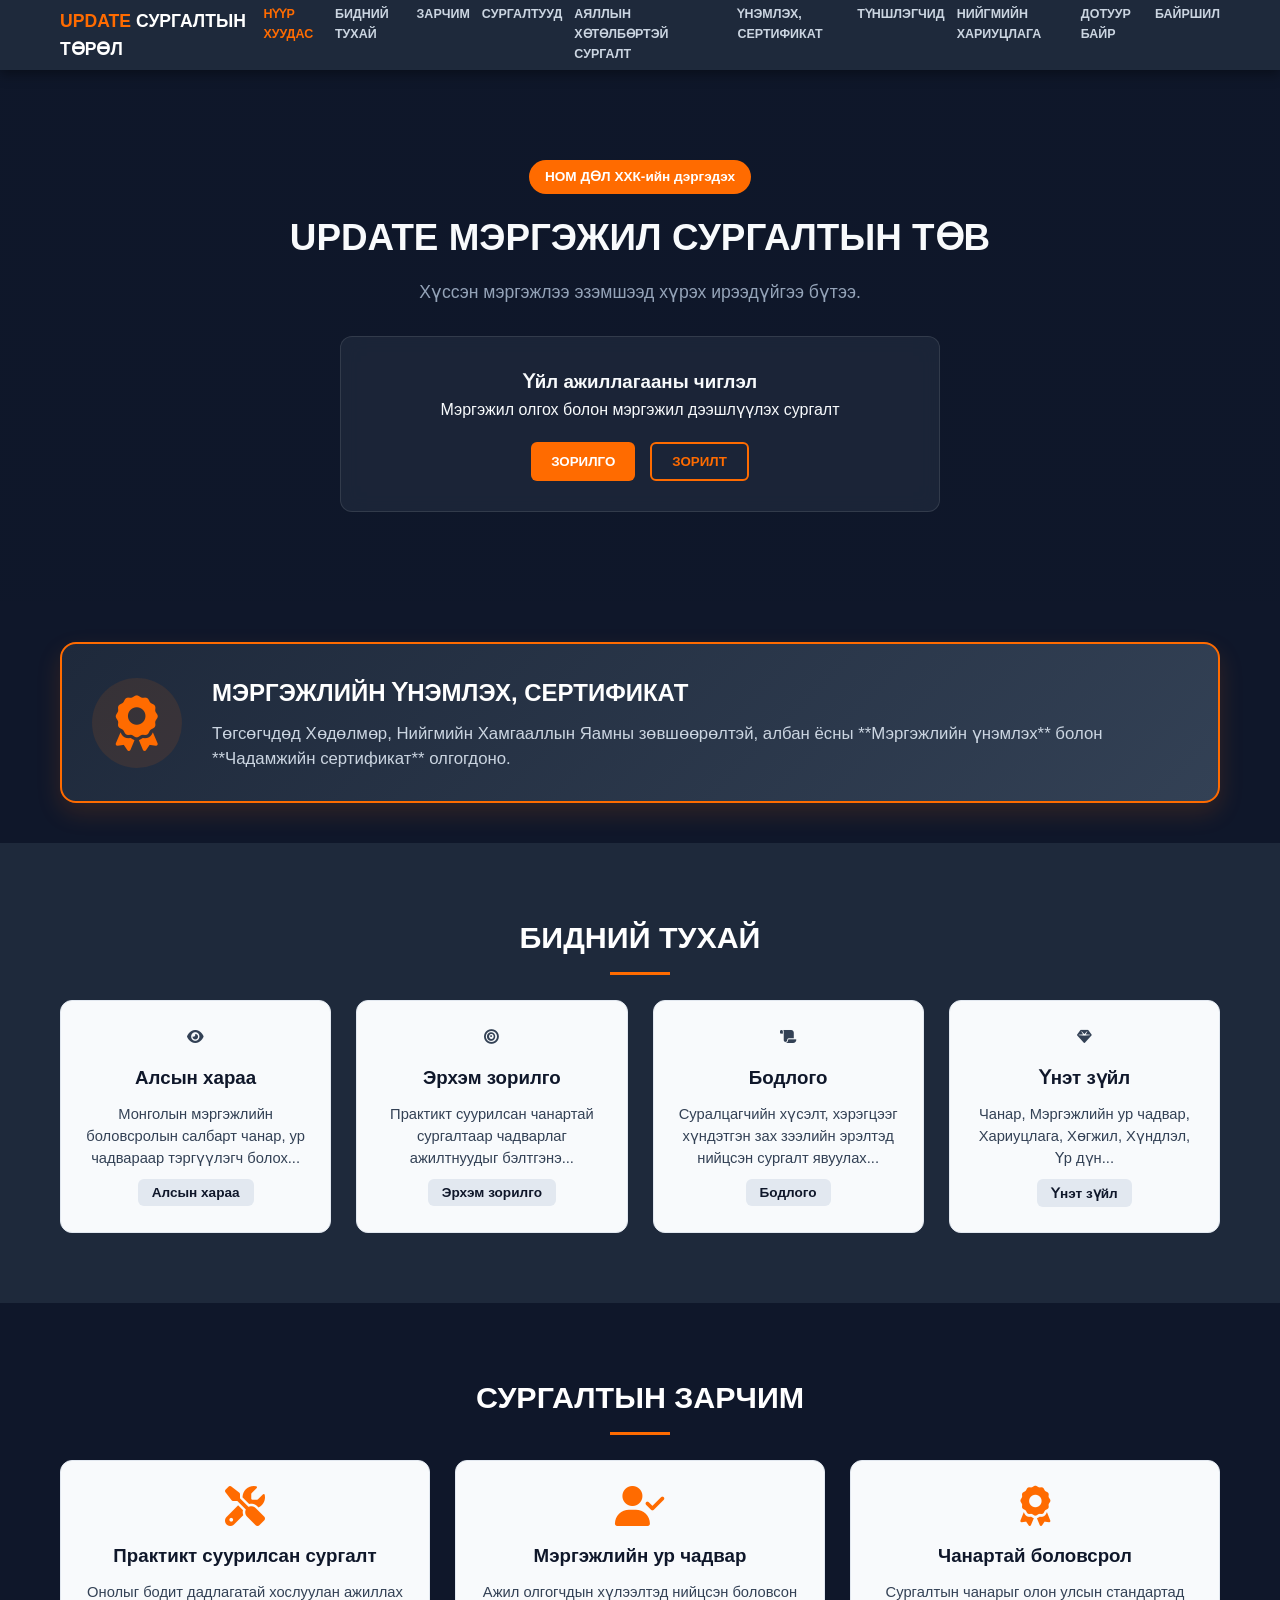
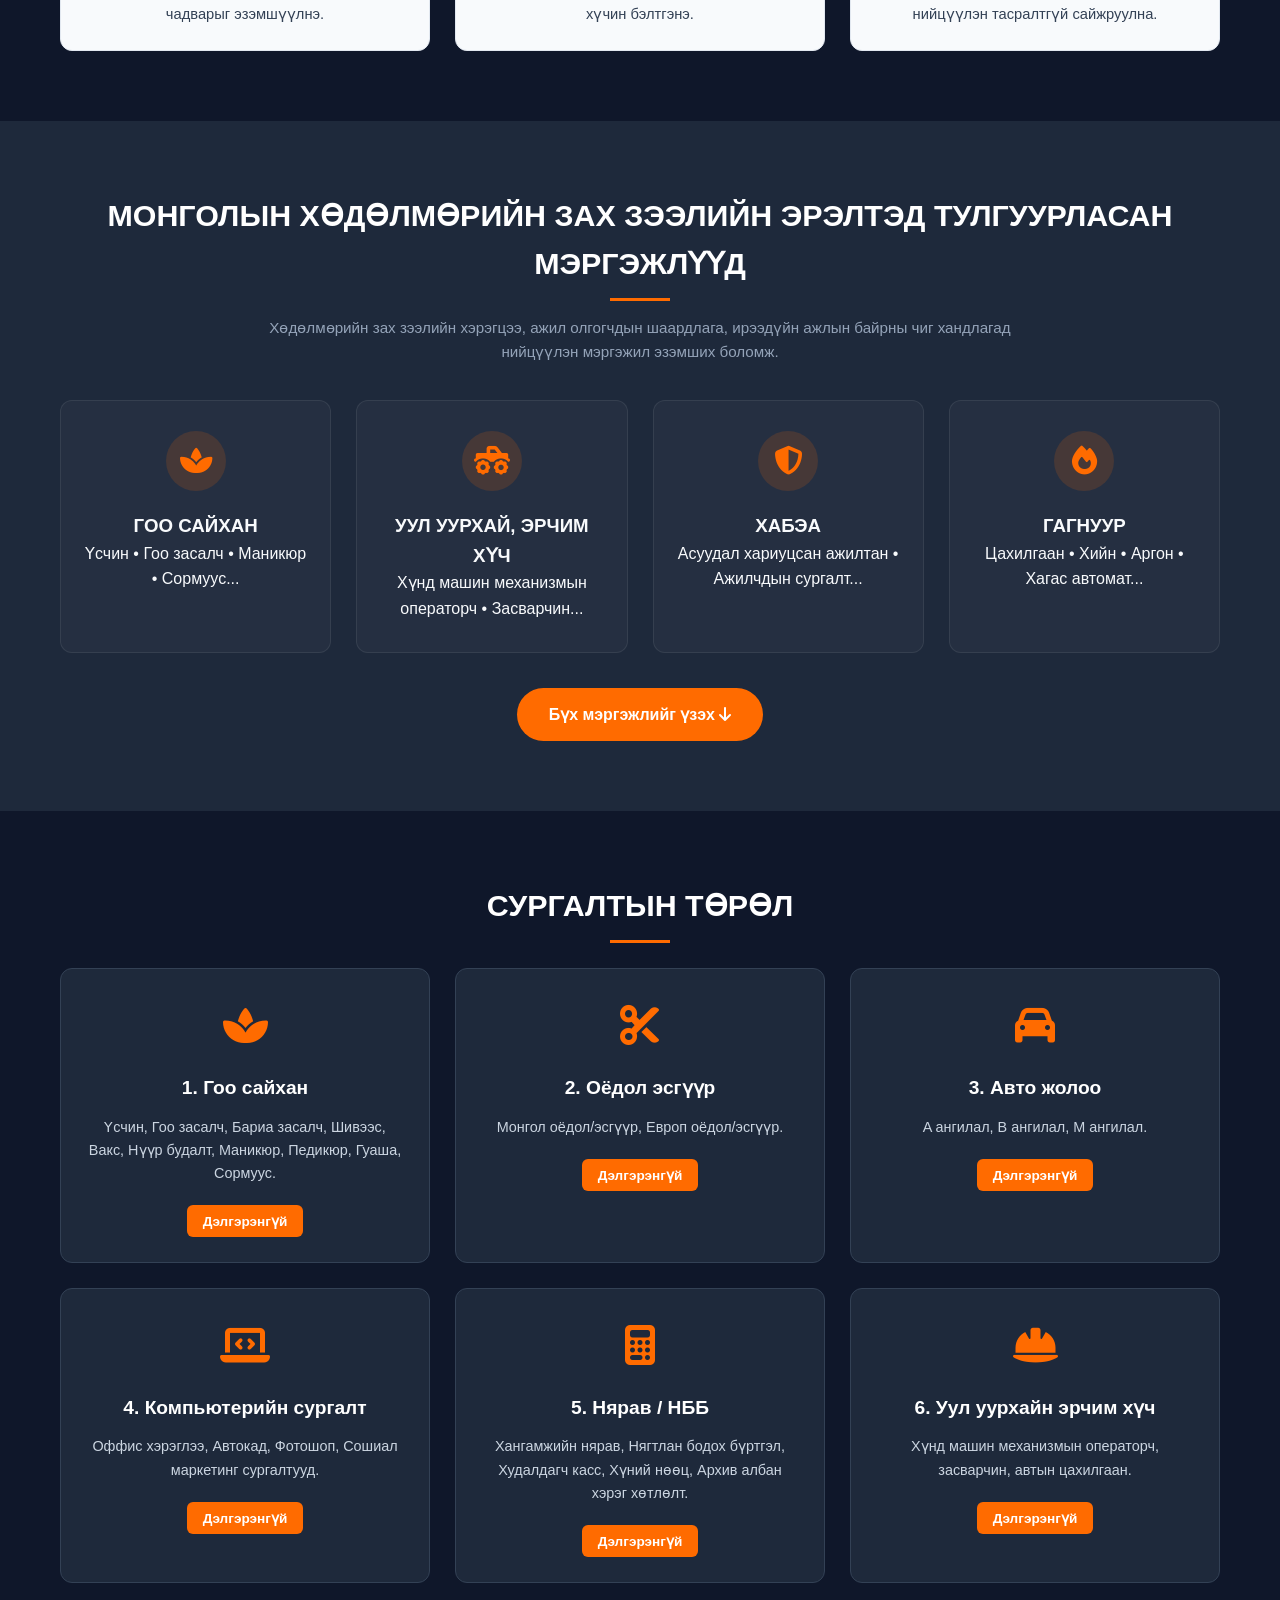
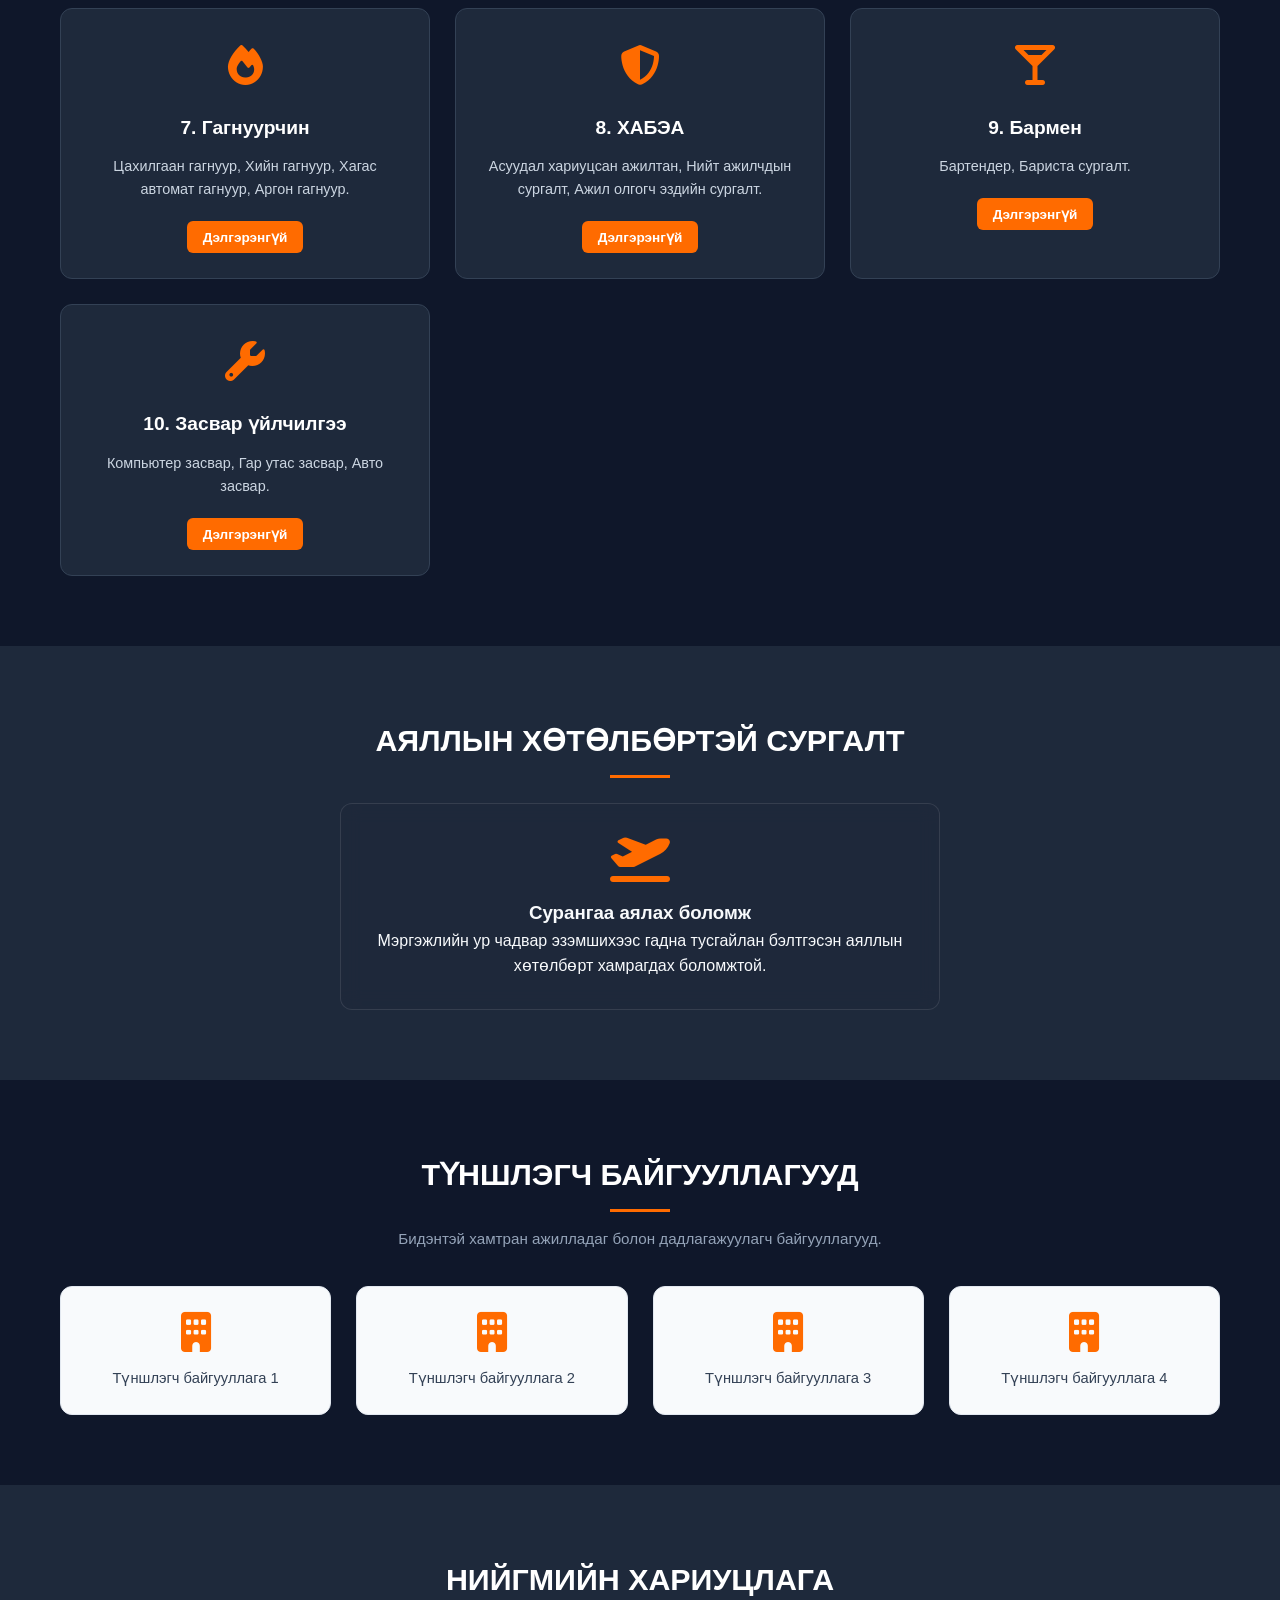
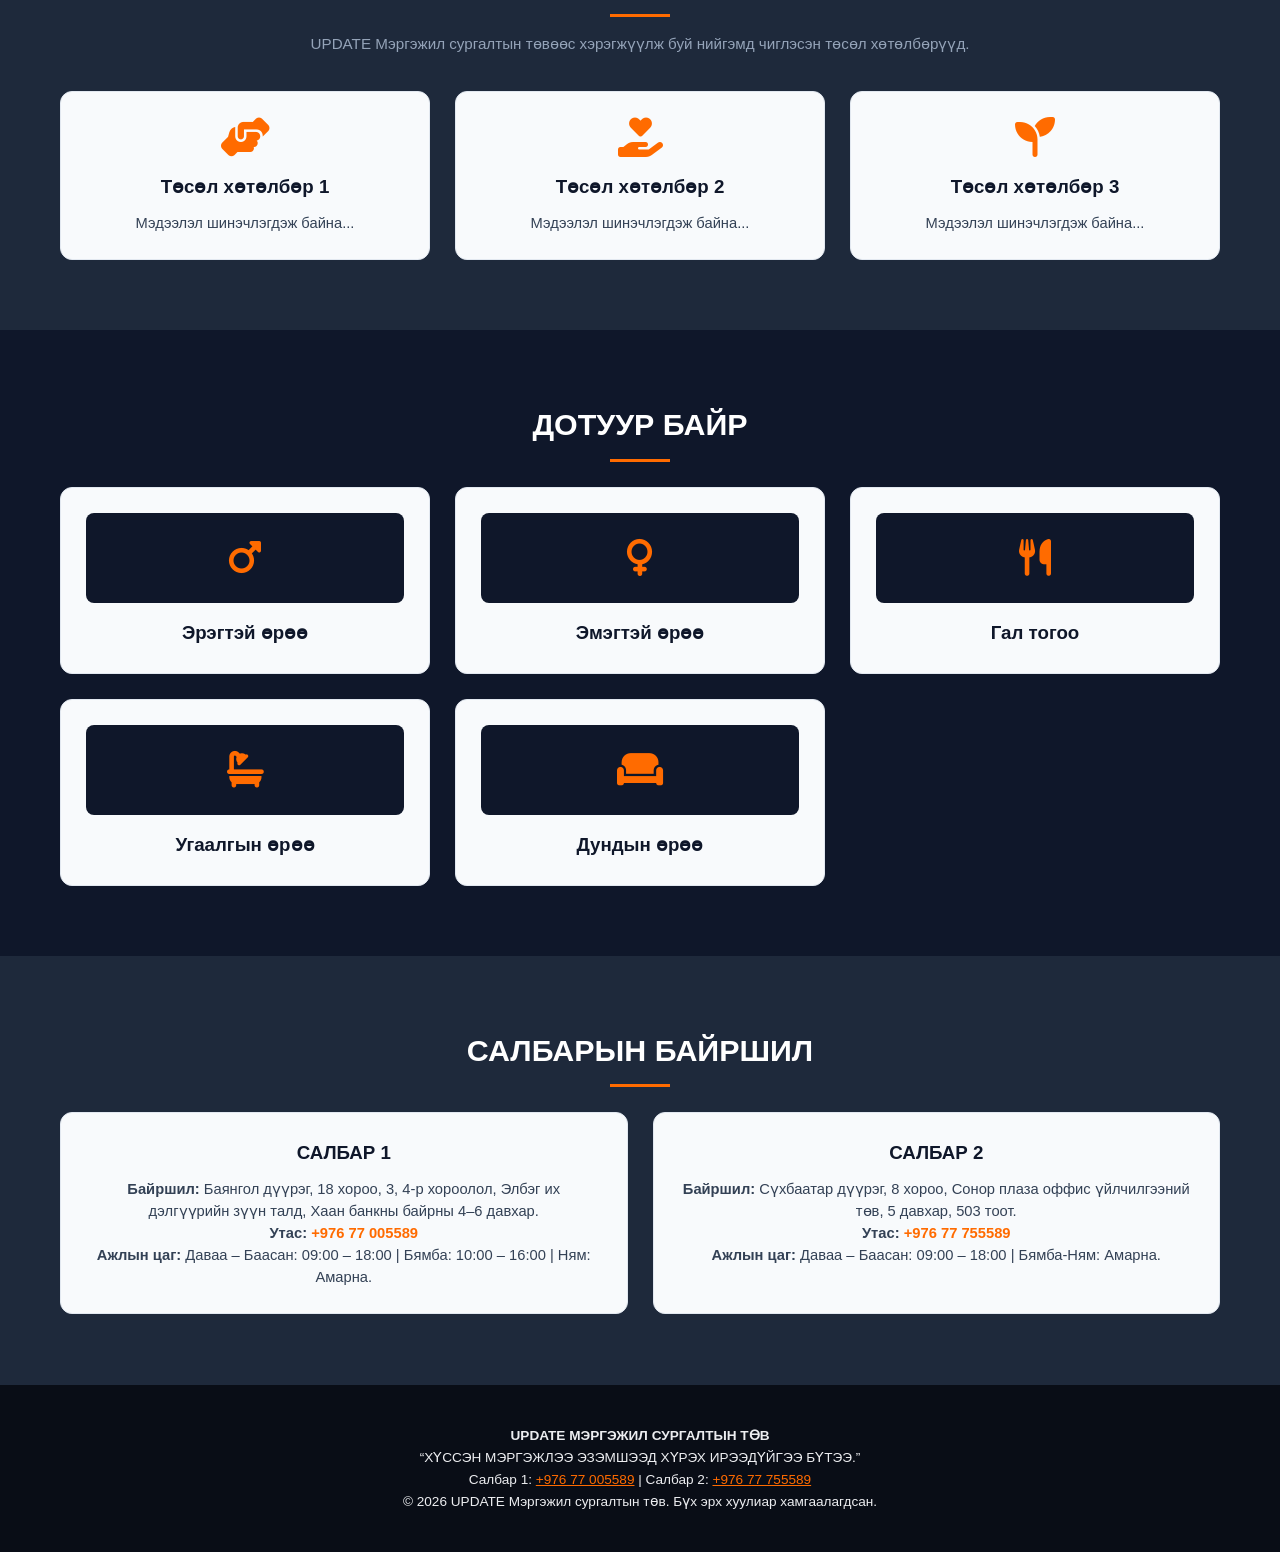
==== commit ab2e0734: "Update text content and wording" ====
--- a/index.html
+++ b/index.html
@@ -294,7 +294,7 @@
                     <h3>САЛБАР 2</h3>
                     <p><strong>Байршил:</strong> Сүхбаатар дүүрэг, 8 хороо, Сонор плаза оффис үйлчилгээний төв, 5 давхар, 503 тоот.</p>
                     <p><strong>Утас:</strong> <a href="tel:+97677755589" class="phone-link">+976 77 755589</a></p>
-                    <p><strong>Ажлын цаг:</strong> Даваа – Баасан: 09:00 – 18:00 | Бямба: 10:00 – 16:00 | Ням: Амарна.</p>
+                    <p><strong>Ажлын цаг:</strong> Даваа – Баасан: 09:00 – 18:00 | Бямба-Ням: Амарна.</p>
                 </div>
             </div>
         </div>
@@ -366,10 +366,10 @@
             <div class="sub-card"><h3>Шивээс</h3><details class="duration-dropdown"><summary class="btn-time">Хугацаа</summary><div class="duration-badges"><span class="duration-box">15 цаг</span><span class="duration-box">30 цаг</span></div></details></div>
             <div class="sub-card"><h3>Вакс</h3><details class="duration-dropdown"><summary class="btn-time">Хугацаа</summary><div class="duration-badges"><span class="duration-box">15 цаг</span><span class="duration-box">30 цаг</span></div></details></div>
             <div class="sub-card"><h3>Нүүр будалт</h3><details class="duration-dropdown"><summary class="btn-time">Хугацаа</summary><div class="duration-badges"><span class="duration-box">15 цаг</span><span class="duration-box">30 цаг</span><span class="duration-box">63 цаг</span></div></details></div>
-            <div class="sub-card"><h3>Маникюр</h3><details class="duration-dropdown"><summary class="btn-time">Хугацаа</summary><div class="duration-badges"><span class="duration-box">15 цаг/span><span class="duration-box">30 цаг</span><span class="duration-box">63 цаг</span><span class="duration-box">189 цаг</span></div></details></div>
+            <div class="sub-card"><h3>Маникюр</h3><details class="duration-dropdown"><summary class="btn-time">Хугацаа</summary><div class="duration-badges"><span class="duration-box">15 цаг</span><span class="duration-box">30 цаг</span><span class="duration-box">63 цаг</span><span class="duration-box">189 цаг</span></div></details></div>
             <div class="sub-card"><h3>Педикюр</h3><details class="duration-dropdown"><summary class="btn-time">Хугацаа</summary><div class="duration-badges"><span class="duration-box">15 цаг</span><span class="duration-box">30 цаг</span><span class="duration-box">63 цаг</span></div></details></div>
             <div class="sub-card"><h3>Гуаша</h3><details class="duration-dropdown"><summary class="btn-time">Хугацаа</summary><div class="duration-badges"><span class="duration-box">15 цаг</span><span class="duration-box">30 цаг</span></div></details></div>
-            <div class="sub-card"><h3>Сормуус</h3><details class="duration-dropdown"><summary class="btn-time">Хугацаа</summary><div class="duration-badges"><span class="duration-box">15 цаг</span><span class="duration-box">30 цаг</span><span class="duration-box">63 цаг</span><span class="duration-box">3 сар</span></div></details></div>
+            <div class="sub-card"><h3>Сормуус</h3><details class="duration-dropdown"><summary class="btn-time">Хугацаа</summary><div class="duration-badges"><span class="duration-box">15 цаг</span><span class="duration-box">30 цаг</span><span class="duration-box">63 цаг</span><span class="duration-box">189 цаг</span></div></details></div>
         </div>
         <button class="btn btn-primary" style="margin-top: 15px;" onclick="this.closest('dialog').close()">Хаах</button>
     </dialog>
